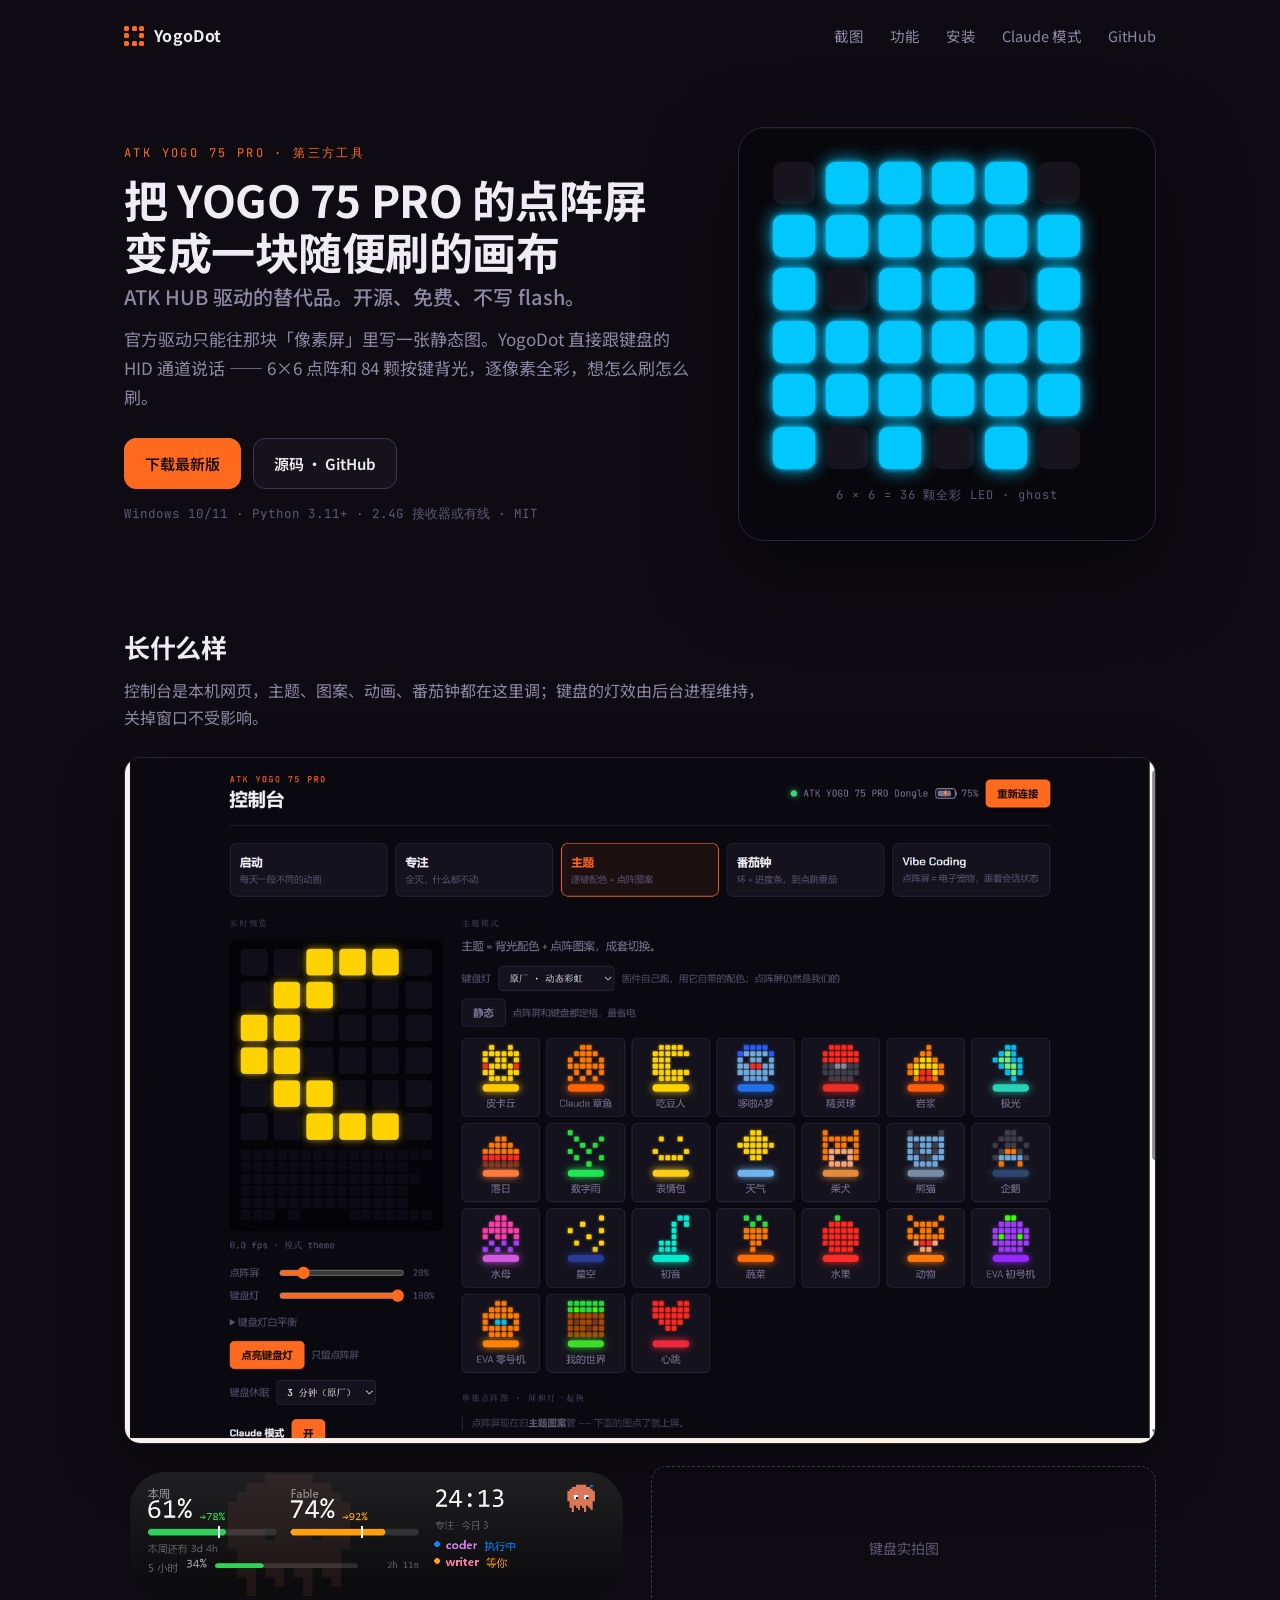
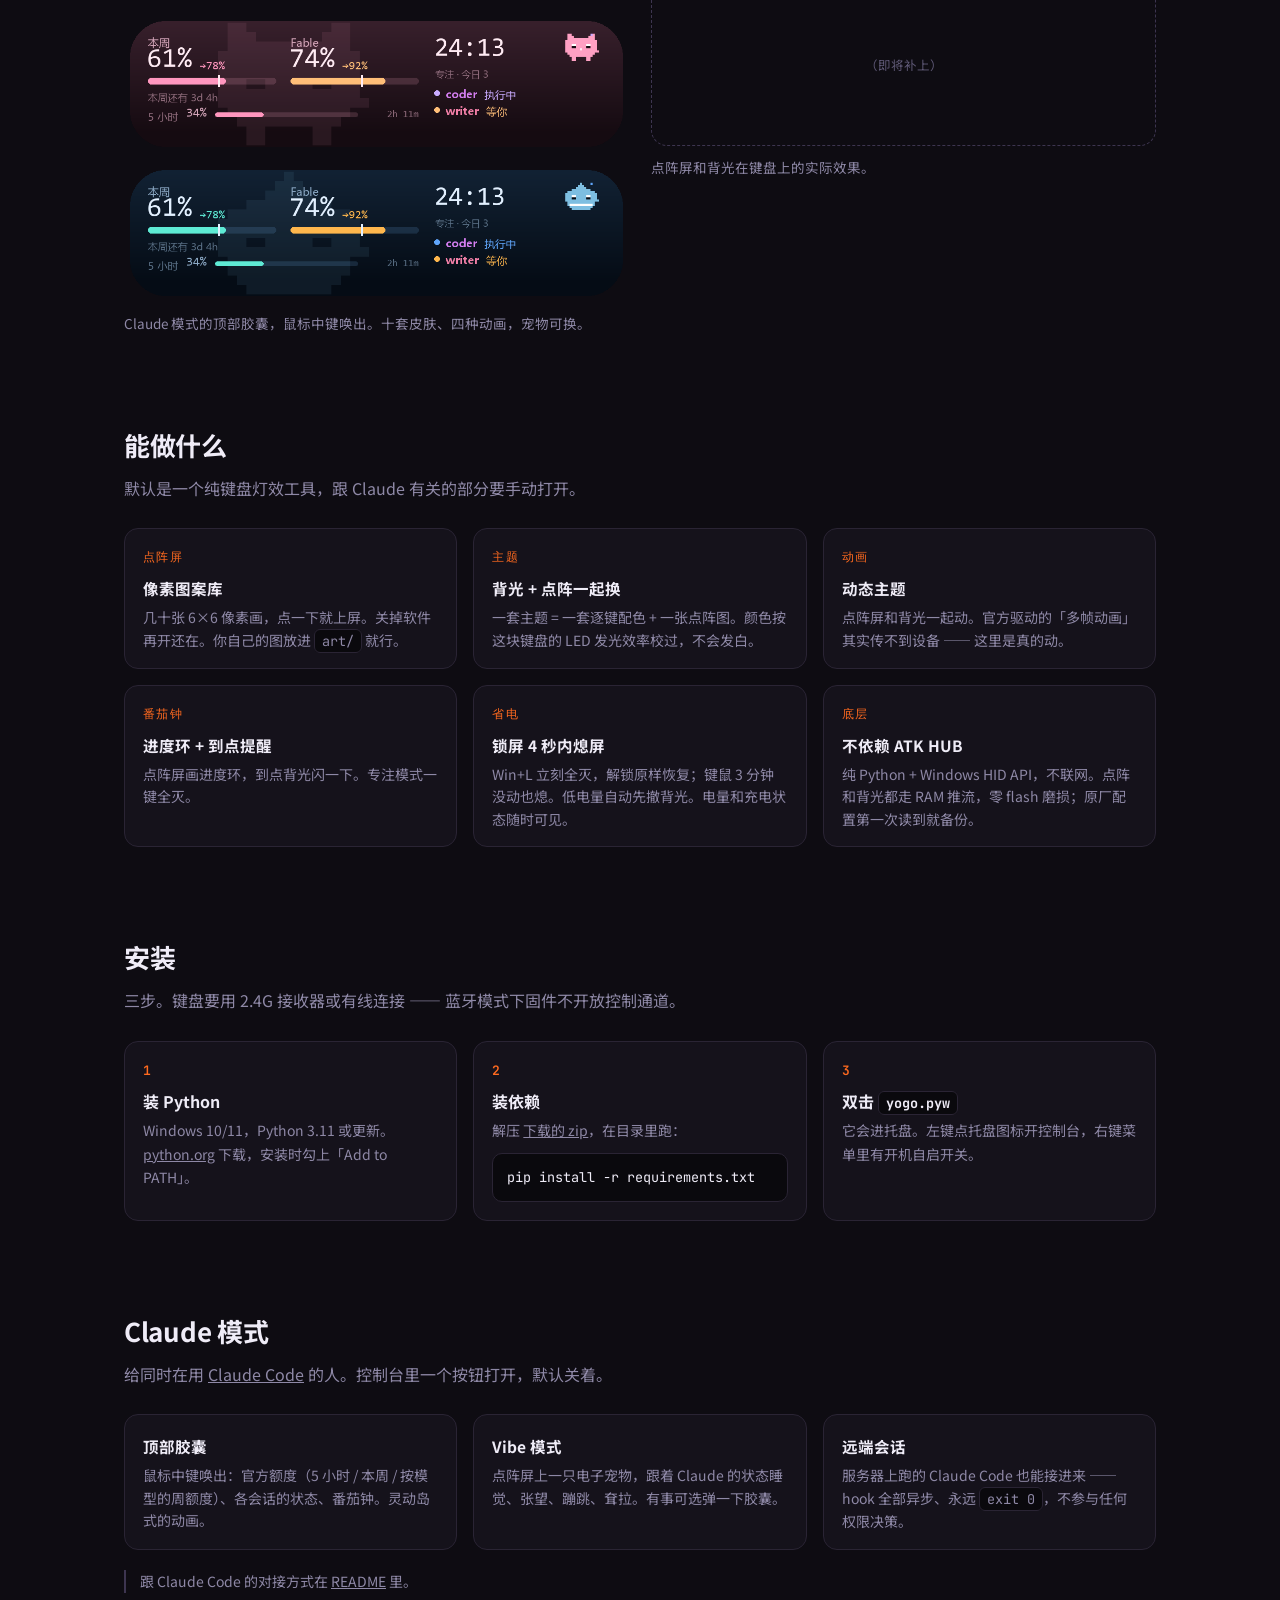
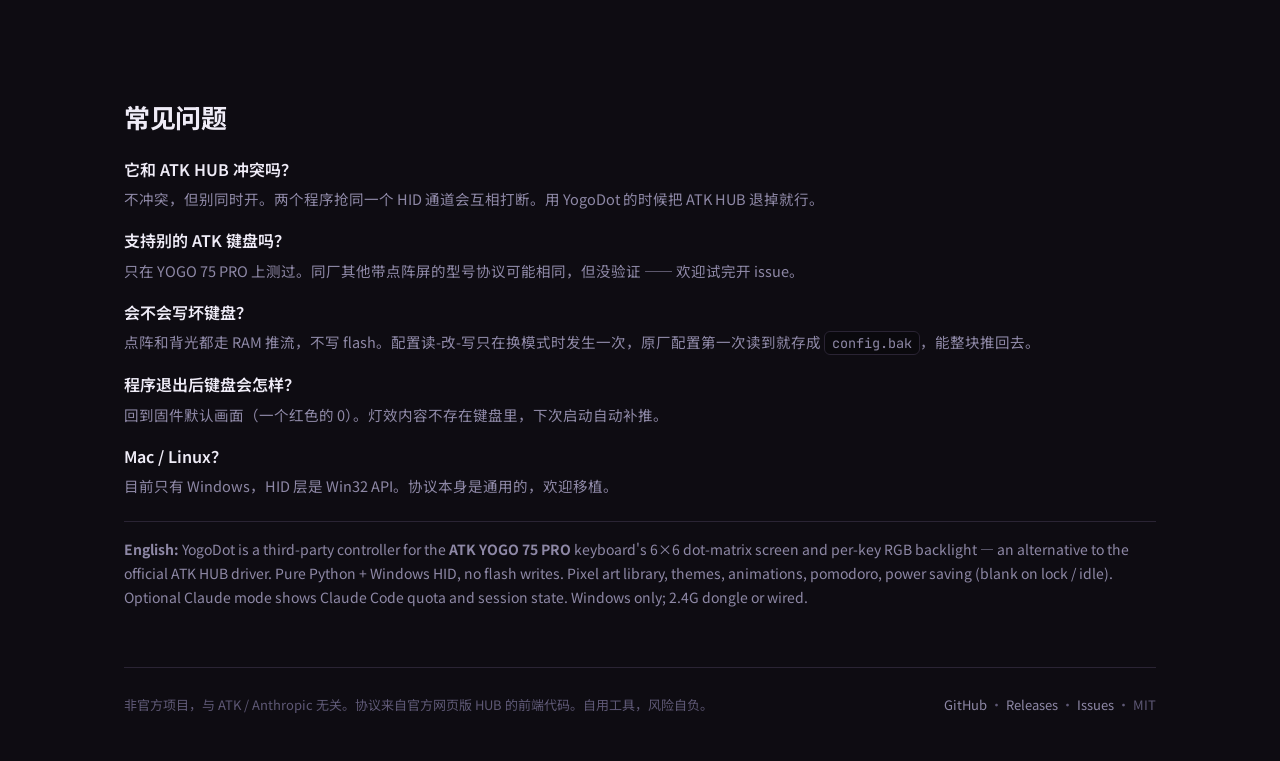
==== docs/index.html @ ea7b34c5 "README 加搜索关键词与英文简介；docs/ 加 GitHub Pages 主页 主页：首屏 6×6 点阵轮播图案库里的真图，控制台截图、胶囊三套皮肤渲染， 功能 / 安装 / Claude 模式" ====
<!doctype html>
<html lang="zh-CN">
<head>
<meta charset="utf-8">
<meta name="viewport" content="width=device-width,initial-scale=1">
<title>YogoDot — ATK YOGO 75 PRO 点阵屏 / 背光第三方控制工具（ATK HUB 替代）</title>
<meta name="description" content="ATK YOGO 75 PRO（YOGO 75）键盘的点阵屏和 RGB 背光第三方控制软件，不依赖 ATK HUB 驱动。像素图案库、主题、动画、番茄钟、锁屏熄屏省电，开源免费。Third-party controller for the ATK YOGO 75 PRO dot-matrix screen, an ATK HUB alternative.">
<meta name="keywords" content="ATK YOGO 75 PRO, YOGO 75, YOGO75 PRO, ATK HUB, ATK 驱动, 点阵屏, 像素屏, 键盘背光, 机械键盘, 第三方驱动, 开源">
<link rel="canonical" href="https://wednesque.github.io/yogodot/">
<meta property="og:title" content="YogoDot — ATK YOGO 75 PRO 点阵屏 / 背光第三方控制工具">
<meta property="og:description" content="不用 ATK HUB，把 YOGO 75 PRO 的 6×6 点阵屏和 84 键背光变成随便刷的画布。开源、免费、不写 flash。">
<meta property="og:image" content="https://wednesque.github.io/yogodot/img/console.png">
<meta property="og:type" content="website">
<link rel="icon" href="data:image/svg+xml,%3Csvg xmlns='http://www.w3.org/2000/svg' viewBox='0 0 32 32'%3E%3Crect width='32' height='32' rx='7' fill='%23141019'/%3E%3Cg fill='%23FF6A1F'%3E%3Crect x='6' y='6' width='5' height='5' rx='1'/%3E%3Crect x='13.5' y='6' width='5' height='5' rx='1'/%3E%3Crect x='21' y='6' width='5' height='5' rx='1'/%3E%3Crect x='6' y='13.5' width='5' height='5' rx='1'/%3E%3Crect x='21' y='13.5' width='5' height='5' rx='1'/%3E%3Crect x='6' y='21' width='5' height='5' rx='1'/%3E%3Crect x='13.5' y='21' width='5' height='5' rx='1'/%3E%3Crect x='21' y='21' width='5' height='5' rx='1'/%3E%3C/g%3E%3C/svg%3E">
<link rel="preconnect" href="https://fonts.googleapis.com">
<link rel="stylesheet" href="https://fonts.googleapis.com/css2?family=Noto+Sans+SC:wght@400;500;700&family=JetBrains+Mono:wght@400;600&display=swap">
<script type="application/ld+json">
{"@context":"https://schema.org","@type":"SoftwareApplication","name":"YogoDot",
 "operatingSystem":"Windows","applicationCategory":"UtilitiesApplication",
 "description":"ATK YOGO 75 PRO 键盘点阵屏与背光的第三方控制工具，ATK HUB 替代。",
 "url":"https://wednesque.github.io/yogodot/","downloadUrl":"https://github.com/Wednesque/yogodot/releases",
 "codeRepository":"https://github.com/Wednesque/yogodot","license":"https://opensource.org/licenses/MIT",
 "offers":{"@type":"Offer","price":"0","priceCurrency":"CNY"}}
</script>
<style>
  :root{
    --bg:#0e0c12; --panel:#15121b; --line:#2a2434; --line2:#3d3550;
    --fg:#EFECF7; --dim:#8E88A6; --dim2:#5E5875; --accent:#FF6A1F; --ok:#3ED47A;
    --mono:"JetBrains Mono",ui-monospace,Consolas,monospace;
    --sans:"Noto Sans SC","PingFang SC","Microsoft YaHei",system-ui,sans-serif;
  }
  *{box-sizing:border-box}
  html{color-scheme:dark}
  body{margin:0;background:var(--bg);color:var(--fg);font:16px/1.7 var(--sans);-webkit-font-smoothing:antialiased}
  a{color:inherit}
  .wrap{max-width:1080px;margin:0 auto;padding:0 24px}
  header{display:flex;align-items:center;justify-content:space-between;padding:22px 0}
  .brand{display:flex;align-items:center;gap:10px;font-weight:700;letter-spacing:.02em;text-decoration:none}
  .brand i{display:grid;grid-template-columns:repeat(3,5px);gap:2.5px}
  .brand i b{width:5px;height:5px;border-radius:1.5px;background:var(--accent)}
  nav a{color:var(--dim);text-decoration:none;margin-left:22px;font-size:14.5px}
  nav a:hover{color:var(--fg)}

  .hero{display:grid;grid-template-columns:1.15fr .85fr;gap:48px;align-items:center;padding:56px 0 40px}
  .eyebrow{font-family:var(--mono);font-size:12px;letter-spacing:.2em;text-transform:uppercase;color:var(--accent)}
  h1{font-size:44px;line-height:1.18;margin:10px 0 16px;text-wrap:balance;letter-spacing:-.01em}
  h1 small{display:block;font-size:20px;font-weight:500;color:var(--dim);margin-top:8px;letter-spacing:0}
  .lead{color:var(--dim);font-size:17px;max-width:34em;margin:0 0 26px}
  .cta{display:flex;gap:12px;flex-wrap:wrap;align-items:center}
  .btn{display:inline-flex;align-items:center;gap:8px;padding:12px 20px;border-radius:12px;text-decoration:none;font-weight:600;font-size:15px;
       border:1px solid var(--line2);color:var(--fg);background:var(--panel);transition:border-color .15s,transform .15s}
  .btn:hover{border-color:var(--accent);transform:translateY(-1px)}
  .btn.primary{background:var(--accent);border-color:var(--accent);color:#1a0d05}
  .meta{font-family:var(--mono);font-size:12.5px;color:var(--dim2);margin-top:14px}

  /* 首屏：真的 6×6 点阵，轮播图案库里的图 */
  .bezel{background:#08070b;border:1px solid var(--line);border-radius:26px;padding:34px;box-shadow:0 30px 80px rgba(0,0,0,.6),inset 0 1px 0 rgba(255,255,255,.04);justify-self:center}
  .dots{display:grid;grid-template-columns:repeat(6,42px);gap:11px}
  .dots span{width:42px;height:42px;border-radius:9px;background:#17141d;transition:background .35s ease,box-shadow .35s ease}
  .dots span.on{box-shadow:0 0 18px var(--c),0 0 4px var(--c)}
  .cap{font-family:var(--mono);font-size:12px;color:var(--dim2);text-align:center;margin-top:16px;letter-spacing:.08em}

  section{padding:44px 0}
  h2{font-size:26px;margin:0 0 8px;letter-spacing:-.01em}
  .sub{color:var(--dim);margin:0 0 26px;max-width:40em}
  .shot{border:1px solid var(--line);border-radius:16px;overflow:hidden;background:var(--panel);box-shadow:0 20px 60px rgba(0,0,0,.45)}
  .shot img{display:block;width:100%;height:auto}
  .two{display:grid;grid-template-columns:1fr 1fr;gap:22px;margin-top:22px;align-items:start}
  .slot{border:1px dashed var(--line2);border-radius:16px;min-height:280px;display:grid;place-items:center;color:var(--dim2);font-size:14px;text-align:center;padding:24px}
  .shot.caps{background:transparent;border:0;box-shadow:none;padding:6px}
  figcaption{color:var(--dim);font-size:13.5px;margin-top:10px}

  .grid{display:grid;grid-template-columns:repeat(3,1fr);gap:16px}
  .card{background:var(--panel);border:1px solid var(--line);border-radius:14px;padding:18px 18px 16px}
  .card b{display:block;font-size:15.5px;margin-bottom:5px}
  .card p{margin:0;color:var(--dim);font-size:14px;line-height:1.6}
  .card .k{font-family:var(--mono);font-size:11.5px;color:var(--accent);letter-spacing:.12em;text-transform:uppercase;margin-bottom:8px}

  ol.steps{counter-reset:s;list-style:none;padding:0;margin:0;display:grid;grid-template-columns:repeat(3,1fr);gap:16px}
  ol.steps li{background:var(--panel);border:1px solid var(--line);border-radius:14px;padding:18px;counter-increment:s;position:relative}
  ol.steps li::before{content:counter(s);font-family:var(--mono);font-weight:600;color:var(--accent);display:block;font-size:13px;margin-bottom:6px}
  code{font-family:var(--mono);font-size:13.5px;background:#0a090d;border:1px solid var(--line);border-radius:6px;padding:2px 7px}
  pre{font-family:var(--mono);font-size:13.5px;background:#0a090d;border:1px solid var(--line);border-radius:10px;padding:12px 14px;overflow-x:auto;margin:10px 0 0}

  .note{border-left:2px solid var(--line2);padding-left:14px;color:var(--dim);font-size:14px}
  .faq dt{font-weight:600;margin-top:16px}
  .faq dd{margin:4px 0 0;color:var(--dim);font-size:14.5px}
  footer{border-top:1px solid var(--line);padding:26px 0 44px;color:var(--dim2);font-size:13px;display:flex;justify-content:space-between;flex-wrap:wrap;gap:12px}
  footer a{color:var(--dim);text-decoration:none}
  .en{color:var(--dim);font-size:14px;border-top:1px solid var(--line);padding-top:16px;margin-top:22px}

  @media (max-width:820px){
    .hero{grid-template-columns:1fr;gap:30px;padding-top:28px}
    .bezel{padding:22px}.dots{grid-template-columns:repeat(6,34px)}.dots span{width:34px;height:34px}
    h1{font-size:32px}.grid,ol.steps,.two{grid-template-columns:1fr}
    nav a{margin-left:14px}
  }
  @media (prefers-reduced-motion:reduce){.dots span{transition:none}}
</style>
</head>
<body>
<div class="wrap">
  <header>
    <a class="brand" href="./"><i><b></b><b></b><b></b><b></b><b style="background:#17141d"></b><b></b><b></b><b></b><b></b></i>YogoDot</a>
    <nav>
      <a href="#shots">截图</a>
      <a href="#features">功能</a>
      <a href="#install">安装</a>
      <a href="#claude">Claude 模式</a>
      <a href="https://github.com/Wednesque/yogodot">GitHub</a>
    </nav>
  </header>

  <section class="hero">
    <div>
      <div class="eyebrow">ATK YOGO 75 PRO · 第三方工具</div>
      <h1>把 YOGO 75 PRO 的点阵屏<br>变成一块随便刷的画布
        <small>ATK HUB 驱动的替代品。开源、免费、不写 flash。</small></h1>
      <p class="lead">官方驱动只能往那块「像素屏」里写一张静态图。YogoDot 直接跟键盘的 HID 通道说话 ——
        6×6 点阵和 84 颗按键背光，逐像素全彩，想怎么刷怎么刷。</p>
      <div class="cta">
        <a class="btn primary" href="https://github.com/Wednesque/yogodot/releases/latest">下载最新版</a>
        <a class="btn" href="https://github.com/Wednesque/yogodot">源码 · GitHub</a>
      </div>
      <div class="meta">Windows 10/11 · Python 3.11+ · 2.4G 接收器或有线 · MIT</div>
    </div>
    <div>
      <div class="bezel">
        <div class="dots" id="dots" aria-label="6×6 点阵演示"></div>
        <div class="cap" id="cap">6 × 6 = 36 颗全彩 LED</div>
      </div>
    </div>
  </section>

  <section id="shots">
    <h2>长什么样</h2>
    <p class="sub">控制台是本机网页，主题、图案、动画、番茄钟都在这里调；键盘的灯效由后台进程维持，关掉窗口不受影响。</p>
    <figure class="shot" style="margin:0"><img src="img/console.png" alt="YogoDot 控制台：主题选择、6×6 点阵屏实时预览、键盘背光预览" loading="lazy" width="1469" height="977"></figure>
    <div class="two">
      <figure style="margin:0">
        <div class="shot caps"><img src="img/capsule.png" alt="Claude 模式的顶部胶囊：三套皮肤，显示额度、番茄钟和各会话状态" loading="lazy" width="940" height="808"></div>
        <figcaption>Claude 模式的顶部胶囊，鼠标中键唤出。十套皮肤、四种动画，宠物可换。</figcaption>
      </figure>
      <figure style="margin:0">
        <div class="slot" id="photo-slot">键盘实拍图<br><span style="font-size:12.5px">（即将补上）</span></div>
        <figcaption>点阵屏和背光在键盘上的实际效果。</figcaption>
      </figure>
    </div>
  </section>

  <section id="features">
    <h2>能做什么</h2>
    <p class="sub">默认是一个纯键盘灯效工具，跟 Claude 有关的部分要手动打开。</p>
    <div class="grid">
      <div class="card"><div class="k">点阵屏</div><b>像素图案库</b><p>几十张 6×6 像素画，点一下就上屏。关掉软件再开还在。你自己的图放进 <code>art/</code> 就行。</p></div>
      <div class="card"><div class="k">主题</div><b>背光 + 点阵一起换</b><p>一套主题 = 一套逐键配色 + 一张点阵图。颜色按这块键盘的 LED 发光效率校过，不会发白。</p></div>
      <div class="card"><div class="k">动画</div><b>动态主题</b><p>点阵屏和背光一起动。官方驱动的「多帧动画」其实传不到设备 —— 这里是真的动。</p></div>
      <div class="card"><div class="k">番茄钟</div><b>进度环 + 到点提醒</b><p>点阵屏画进度环，到点背光闪一下。专注模式一键全灭。</p></div>
      <div class="card"><div class="k">省电</div><b>锁屏 4 秒内熄屏</b><p>Win+L 立刻全灭，解锁原样恢复；键鼠 3 分钟没动也熄。低电量自动先撤背光。电量和充电状态随时可见。</p></div>
      <div class="card"><div class="k">底层</div><b>不依赖 ATK HUB</b><p>纯 Python + Windows HID API，不联网。点阵和背光都走 RAM 推流，零 flash 磨损；原厂配置第一次读到就备份。</p></div>
    </div>
  </section>

  <section id="install">
    <h2>安装</h2>
    <p class="sub">三步。键盘要用 2.4G 接收器或有线连接 —— 蓝牙模式下固件不开放控制通道。</p>
    <ol class="steps">
      <li><b>装 Python</b><p style="margin:4px 0 0;color:var(--dim);font-size:14px">Windows 10/11，Python 3.11 或更新。<a href="https://www.python.org/downloads/windows/">python.org</a> 下载，安装时勾上「Add to PATH」。</p></li>
      <li><b>装依赖</b><p style="margin:4px 0 0;color:var(--dim);font-size:14px">解压 <a href="https://github.com/Wednesque/yogodot/releases/latest">下载的 zip</a>，在目录里跑：</p><pre>pip install -r requirements.txt</pre></li>
      <li><b>双击 <code>yogo.pyw</code></b><p style="margin:4px 0 0;color:var(--dim);font-size:14px">它会进托盘。左键点托盘图标开控制台，右键菜单里有开机自启开关。</p></li>
    </ol>
  </section>

  <section id="claude">
    <h2>Claude 模式</h2>
    <p class="sub">给同时在用 <a href="https://claude.com/claude-code">Claude Code</a> 的人。控制台里一个按钮打开，默认关着。</p>
    <div class="grid">
      <div class="card"><b>顶部胶囊</b><p>鼠标中键唤出：官方额度（5 小时 / 本周 / 按模型的周额度）、各会话的状态、番茄钟。灵动岛式的动画。</p></div>
      <div class="card"><b>Vibe 模式</b><p>点阵屏上一只电子宠物，跟着 Claude 的状态睡觉、张望、蹦跳、耷拉。有事可选弹一下胶囊。</p></div>
      <div class="card"><b>远端会话</b><p>服务器上跑的 Claude Code 也能接进来 —— hook 全部异步、永远 <code>exit 0</code>，不参与任何权限决策。</p></div>
    </div>
    <p class="note" style="margin-top:20px">跟 Claude Code 的对接方式在 <a href="https://github.com/Wednesque/yogodot#claude-模式">README</a> 里。</p>
  </section>

  <section>
    <h2>常见问题</h2>
    <dl class="faq">
      <dt>它和 ATK HUB 冲突吗？</dt><dd>不冲突，但别同时开。两个程序抢同一个 HID 通道会互相打断。用 YogoDot 的时候把 ATK HUB 退掉就行。</dd>
      <dt>支持别的 ATK 键盘吗？</dt><dd>只在 YOGO 75 PRO 上测过。同厂其他带点阵屏的型号协议可能相同，但没验证 —— 欢迎试完开 issue。</dd>
      <dt>会不会写坏键盘？</dt><dd>点阵和背光都走 RAM 推流，不写 flash。配置读-改-写只在换模式时发生一次，原厂配置第一次读到就存成 <code>config.bak</code>，能整块推回去。</dd>
      <dt>程序退出后键盘会怎样？</dt><dd>回到固件默认画面（一个红色的 0）。灯效内容不存在键盘里，下次启动自动补推。</dd>
      <dt>Mac / Linux？</dt><dd>目前只有 Windows，HID 层是 Win32 API。协议本身是通用的，欢迎移植。</dd>
    </dl>
    <p class="en"><b>English:</b> YogoDot is a third-party controller for the <b>ATK YOGO 75 PRO</b> keyboard's 6×6 dot-matrix screen and per-key RGB backlight — an alternative to the official ATK HUB driver. Pure Python + Windows HID, no flash writes. Pixel art library, themes, animations, pomodoro, power saving (blank on lock / idle). Optional Claude mode shows Claude Code quota and session state. Windows only; 2.4G dongle or wired.</p>
  </section>

  <footer>
    <div>非官方项目，与 ATK / Anthropic 无关。协议来自官方网页版 HUB 的前端代码。自用工具，风险自负。</div>
    <div><a href="https://github.com/Wednesque/yogodot">GitHub</a> · <a href="https://github.com/Wednesque/yogodot/releases">Releases</a> · <a href="https://github.com/Wednesque/yogodot/issues">Issues</a> · MIT</div>
  </footer>
</div>

<script>
/* 首屏演示：图案库里的真图，6×6，跟软件里一样的调色板 */
const PAL={'.':null,r:'#FF281E',o:'#FF7800',y:'#FFD200',g:'#28DC3C',c:'#00C8FF',b:'#285AFF',p:'#FF3CAA',v:'#A03CFF',w:'#FFFFFF',d:'#5A5A6E'};
const ART=[
  ['heart',   ['rr..rr','rrrrrr','rrrrrr','.rrrr.','..rr..','......']],
  ['invader', ['g.g..g','.gggg.','gg..gg','gggggg','.g..g.','g.gg.g']],
  ['fire',    ['...o..','..oo..','.oyyo.','oyyyyo','oyrryo','.orro.']],
  ['ghost',   ['.cccc.','cccccc','c.cc.c','cccccc','cccccc','c.c.c.']],
  ['moon',    ['..yyy.','.yy...','yy....','yy....','.yy...','..yyy.']],
  ['pet',     ['o....o','.oooo.','oooooo','oooooo','.oooo.','.o..o.']],
];
const box=document.getElementById('dots'), cap=document.getElementById('cap');
const cells=[]; for(let i=0;i<36;i++){const s=document.createElement('span'); box.appendChild(s); cells.push(s);}
let k=0;
function show(){
  const [name,rows]=ART[k%ART.length]; k++;
  rows.forEach((row,r)=>[...row].forEach((ch,c)=>{
    const el=cells[r*6+c], col=PAL[ch];
    el.style.setProperty('--c', col||'transparent');
    el.style.background = col||'#17141d';
    el.classList.toggle('on', !!col);
  }));
  cap.textContent = '6 × 6 = 36 颗全彩 LED · ' + name;
}
show();
if(!matchMedia('(prefers-reduced-motion: reduce)').matches) setInterval(show, 2200);
</script>
</body>
</html>
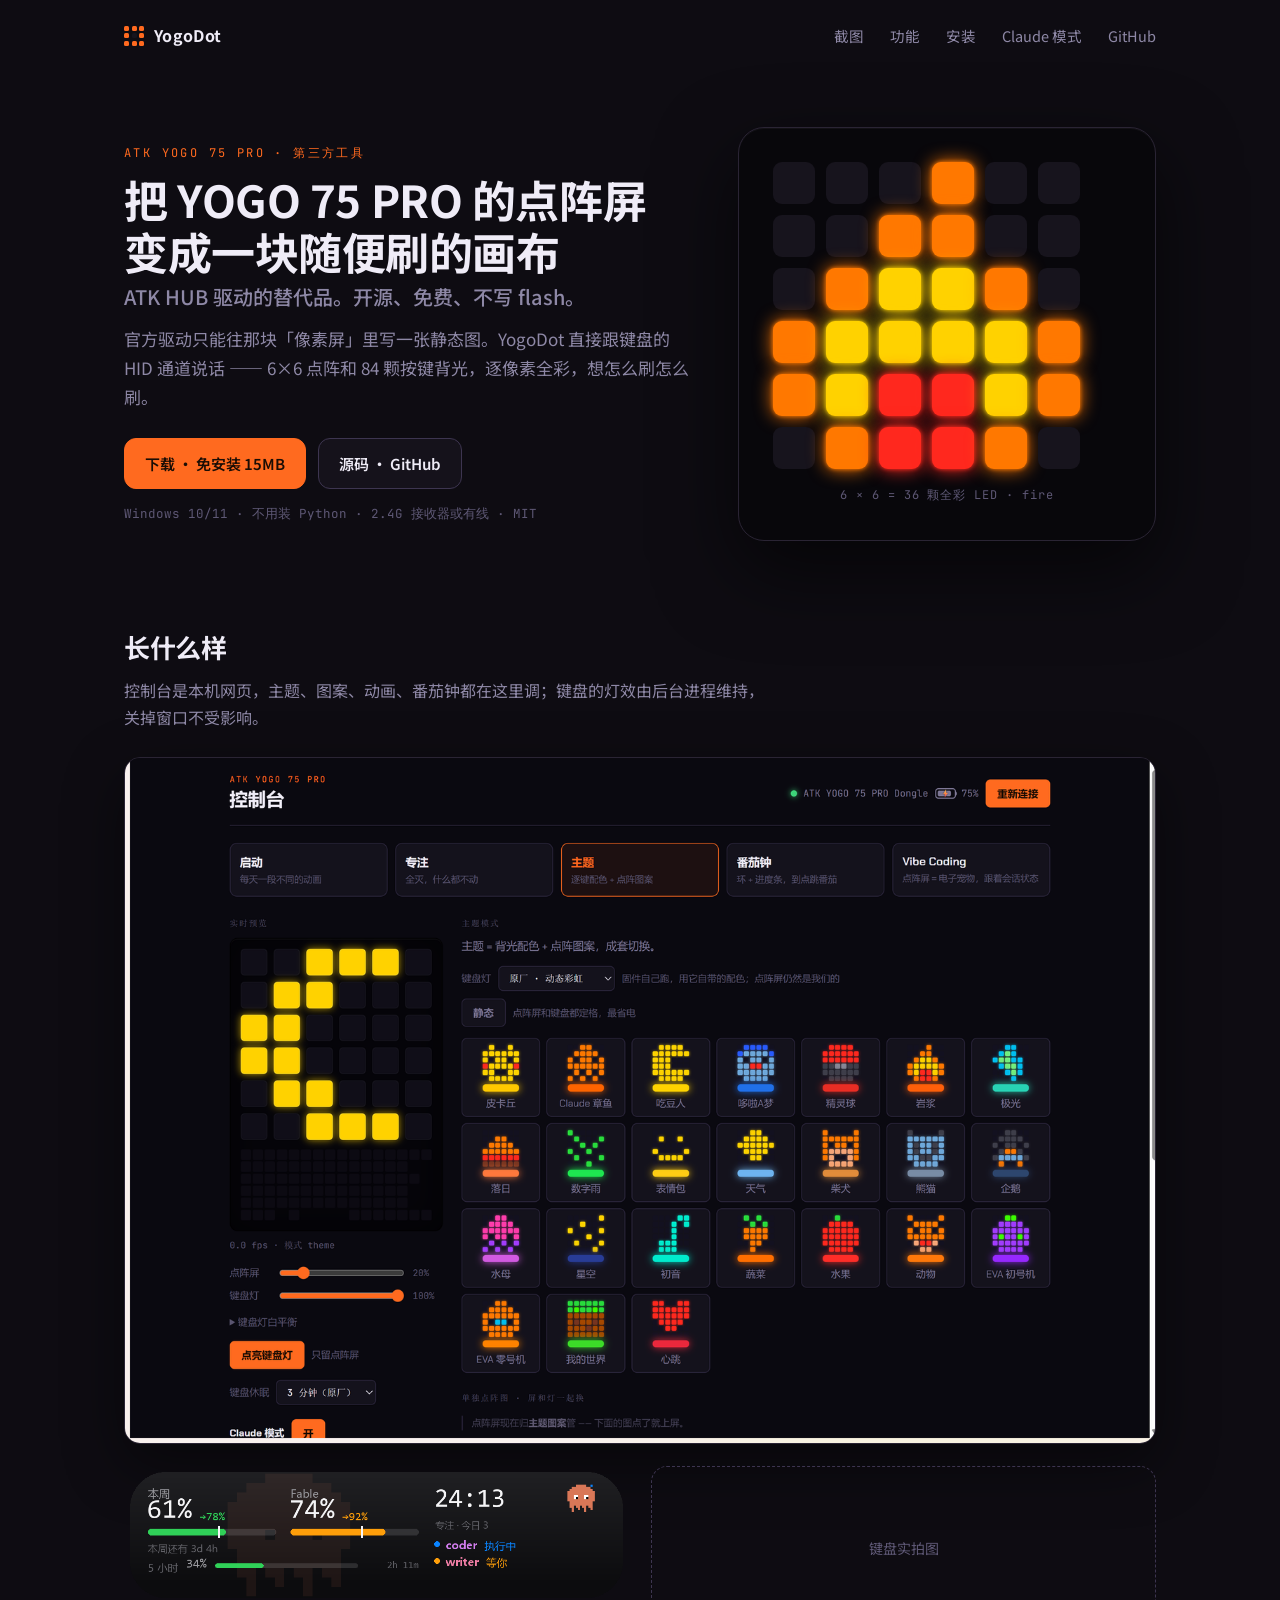
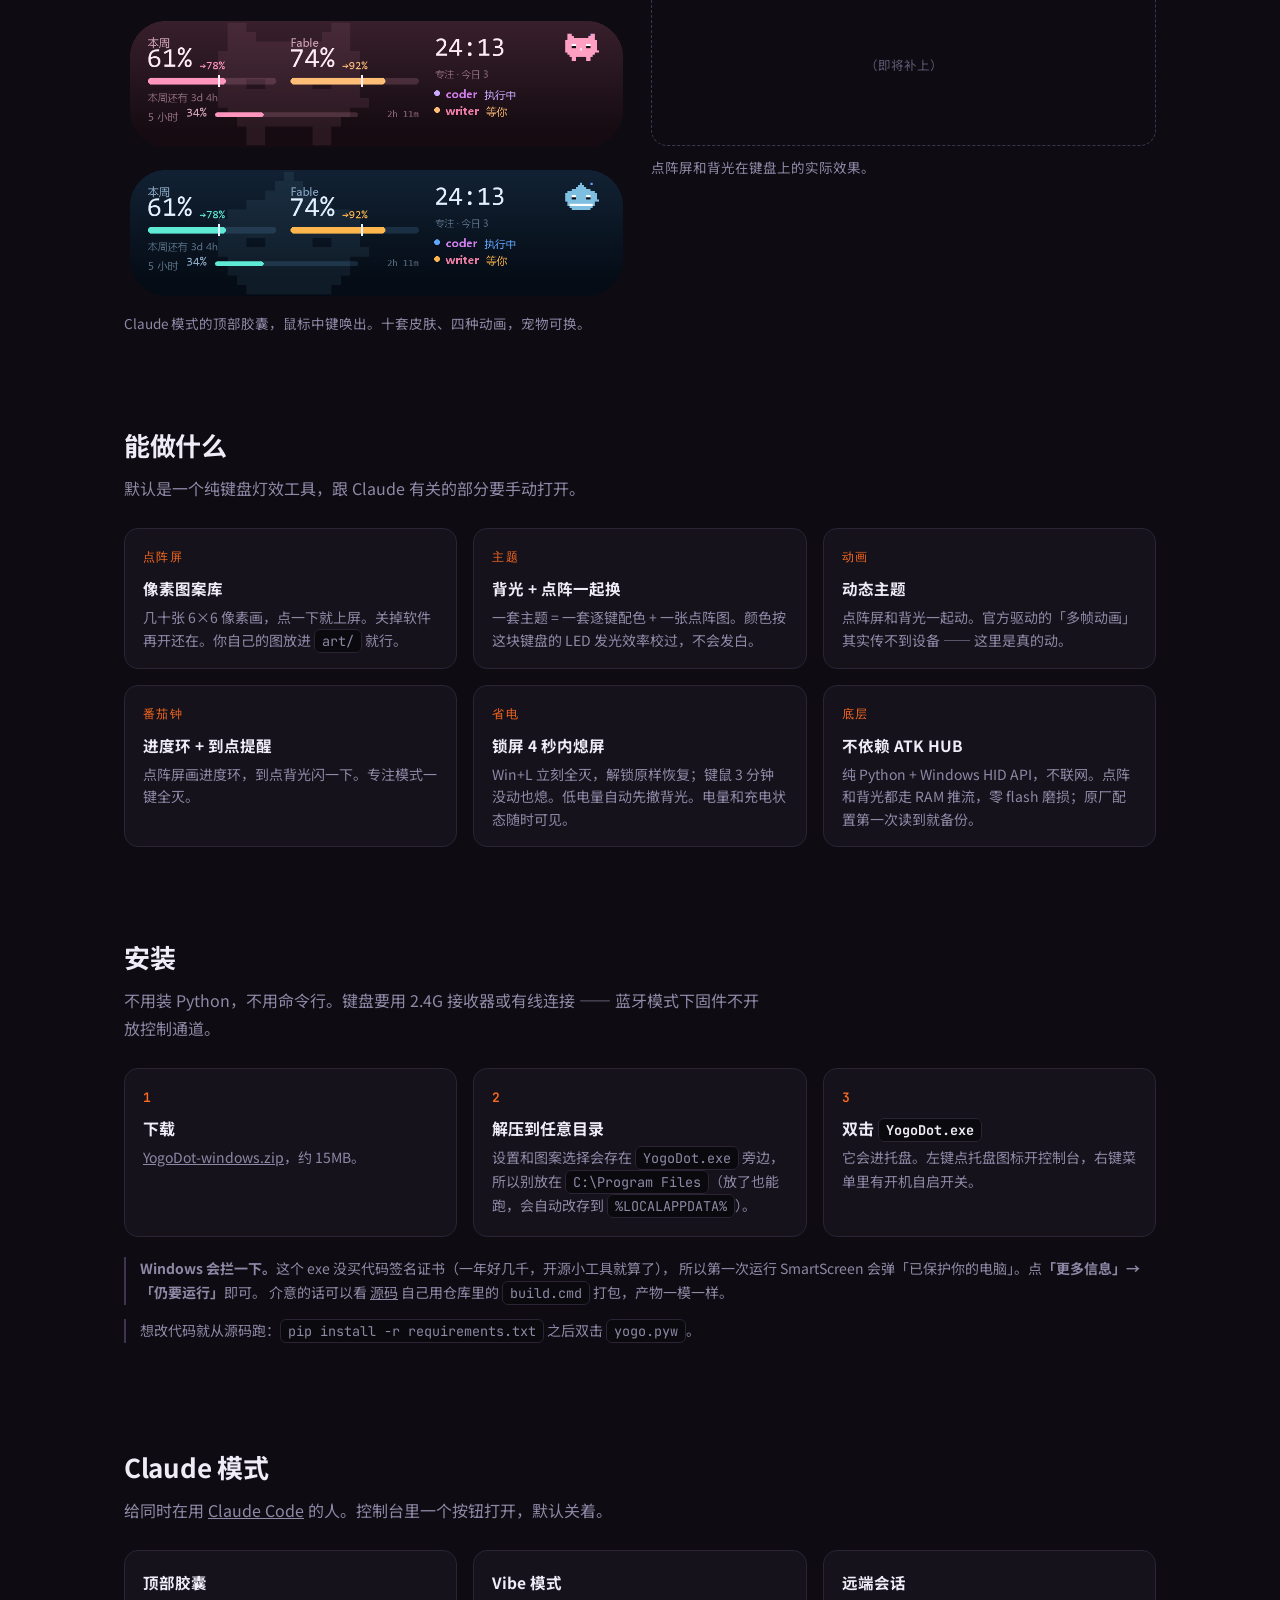
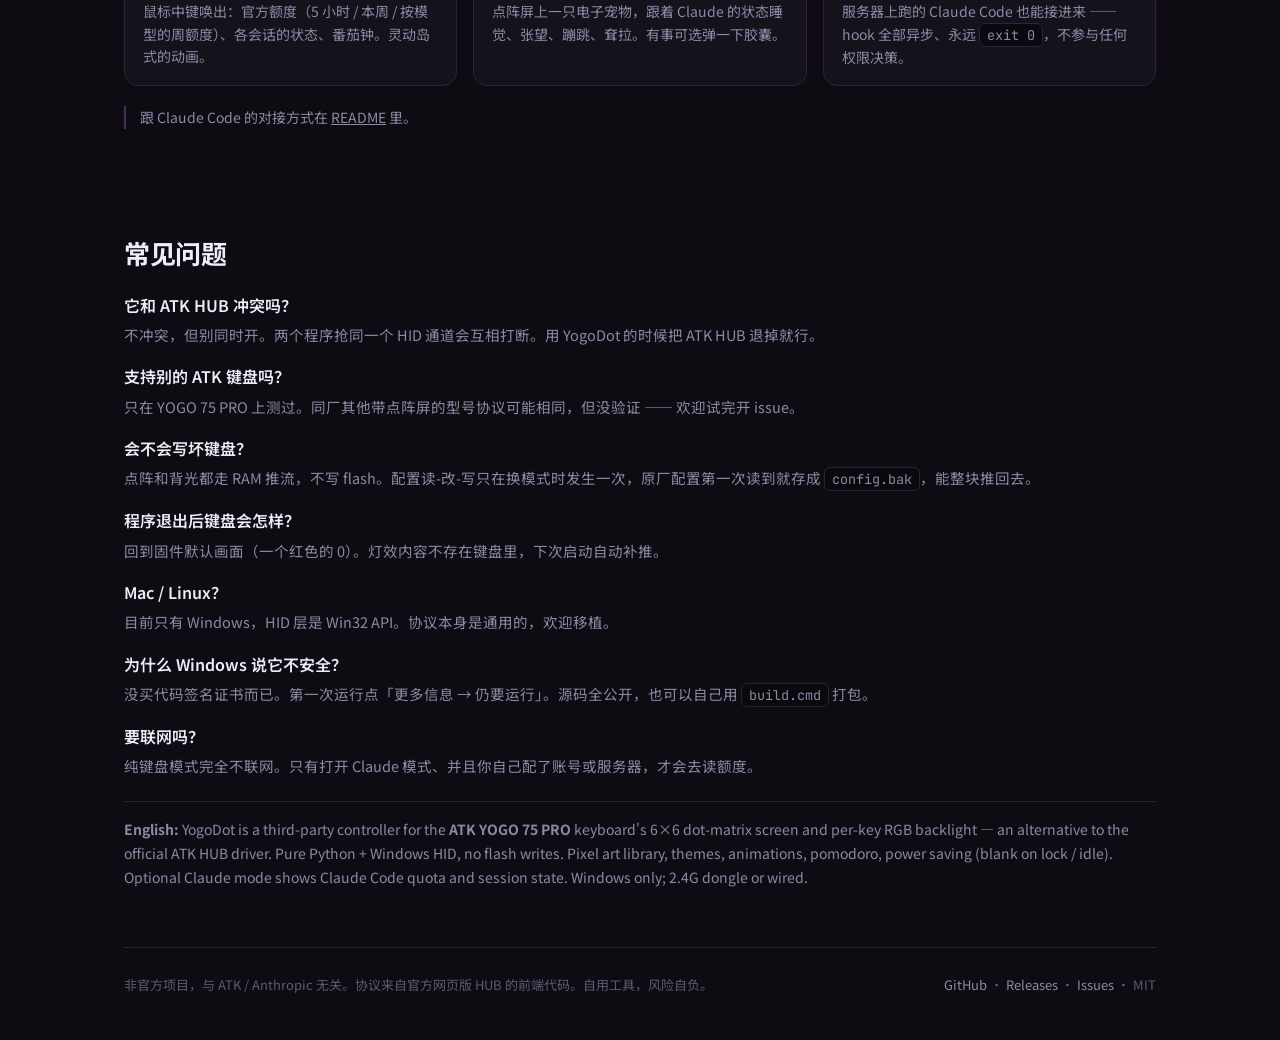
==== commit f4fc98af: "网页：安装改成「下载 exe 双击」，加 SmartScreen 提示 首屏按钮直连 release 里的 zip；三步安装去掉 Python； FAQ 补「为什么 Windows 说它不安全」和「要" ====
--- a/docs/index.html
+++ b/docs/index.html
@@ -4,7 +4,7 @@
 <meta charset="utf-8">
 <meta name="viewport" content="width=device-width,initial-scale=1">
 <title>YogoDot — ATK YOGO 75 PRO 点阵屏 / 背光第三方控制工具（ATK HUB 替代）</title>
-<meta name="description" content="ATK YOGO 75 PRO（YOGO 75）键盘的点阵屏和 RGB 背光第三方控制软件，不依赖 ATK HUB 驱动。像素图案库、主题、动画、番茄钟、锁屏熄屏省电，开源免费。Third-party controller for the ATK YOGO 75 PRO dot-matrix screen, an ATK HUB alternative.">
+<meta name="description" content="ATK YOGO 75 PRO（YOGO 75）键盘的点阵屏和 RGB 背光第三方控制软件，不依赖 ATK HUB 驱动。像素图案库、主题、动画、番茄钟、锁屏熄屏省电。免安装，开源免费。Third-party controller for the ATK YOGO 75 PRO dot-matrix screen, an ATK HUB alternative.">
 <meta name="keywords" content="ATK YOGO 75 PRO, YOGO 75, YOGO75 PRO, ATK HUB, ATK 驱动, 点阵屏, 像素屏, 键盘背光, 机械键盘, 第三方驱动, 开源">
 <link rel="canonical" href="https://wednesque.github.io/yogodot/">
 <meta property="og:title" content="YogoDot — ATK YOGO 75 PRO 点阵屏 / 背光第三方控制工具">
@@ -119,10 +119,10 @@
       <p class="lead">官方驱动只能往那块「像素屏」里写一张静态图。YogoDot 直接跟键盘的 HID 通道说话 ——
         6×6 点阵和 84 颗按键背光，逐像素全彩，想怎么刷怎么刷。</p>
       <div class="cta">
-        <a class="btn primary" href="https://github.com/Wednesque/yogodot/releases/latest">下载最新版</a>
+        <a class="btn primary" href="https://github.com/Wednesque/yogodot/releases/latest/download/YogoDot-windows.zip">下载 · 免安装 15MB</a>
         <a class="btn" href="https://github.com/Wednesque/yogodot">源码 · GitHub</a>
       </div>
-      <div class="meta">Windows 10/11 · Python 3.11+ · 2.4G 接收器或有线 · MIT</div>
+      <div class="meta">Windows 10/11 · 不用装 Python · 2.4G 接收器或有线 · MIT</div>
     </div>
     <div>
       <div class="bezel">
@@ -163,12 +163,16 @@
 
   <section id="install">
     <h2>安装</h2>
-    <p class="sub">三步。键盘要用 2.4G 接收器或有线连接 —— 蓝牙模式下固件不开放控制通道。</p>
+    <p class="sub">不用装 Python，不用命令行。键盘要用 2.4G 接收器或有线连接 —— 蓝牙模式下固件不开放控制通道。</p>
     <ol class="steps">
-      <li><b>装 Python</b><p style="margin:4px 0 0;color:var(--dim);font-size:14px">Windows 10/11，Python 3.11 或更新。<a href="https://www.python.org/downloads/windows/">python.org</a> 下载，安装时勾上「Add to PATH」。</p></li>
-      <li><b>装依赖</b><p style="margin:4px 0 0;color:var(--dim);font-size:14px">解压 <a href="https://github.com/Wednesque/yogodot/releases/latest">下载的 zip</a>，在目录里跑：</p><pre>pip install -r requirements.txt</pre></li>
-      <li><b>双击 <code>yogo.pyw</code></b><p style="margin:4px 0 0;color:var(--dim);font-size:14px">它会进托盘。左键点托盘图标开控制台，右键菜单里有开机自启开关。</p></li>
+      <li><b>下载</b><p style="margin:4px 0 0;color:var(--dim);font-size:14px"><a href="https://github.com/Wednesque/yogodot/releases/latest/download/YogoDot-windows.zip">YogoDot-windows.zip</a>，约 15MB。</p></li>
+      <li><b>解压到任意目录</b><p style="margin:4px 0 0;color:var(--dim);font-size:14px">设置和图案选择会存在 <code>YogoDot.exe</code> 旁边，所以别放在 <code>C:\Program Files</code>（放了也能跑，会自动改存到 <code>%LOCALAPPDATA%</code>）。</p></li>
+      <li><b>双击 <code>YogoDot.exe</code></b><p style="margin:4px 0 0;color:var(--dim);font-size:14px">它会进托盘。左键点托盘图标开控制台，右键菜单里有开机自启开关。</p></li>
     </ol>
+    <p class="note" style="margin-top:20px"><b>Windows 会拦一下。</b>这个 exe 没买代码签名证书（一年好几千，开源小工具就算了），
+      所以第一次运行 SmartScreen 会弹「已保护你的电脑」。点<b>「更多信息」→「仍要运行」</b>即可。
+      介意的话可以看 <a href="https://github.com/Wednesque/yogodot">源码</a> 自己用仓库里的 <code>build.cmd</code> 打包，产物一模一样。</p>
+    <p class="note" style="margin-top:12px">想改代码就从源码跑：<code>pip install -r requirements.txt</code> 之后双击 <code>yogo.pyw</code>。</p>
   </section>
 
   <section id="claude">
@@ -190,6 +194,8 @@
       <dt>会不会写坏键盘？</dt><dd>点阵和背光都走 RAM 推流，不写 flash。配置读-改-写只在换模式时发生一次，原厂配置第一次读到就存成 <code>config.bak</code>，能整块推回去。</dd>
       <dt>程序退出后键盘会怎样？</dt><dd>回到固件默认画面（一个红色的 0）。灯效内容不存在键盘里，下次启动自动补推。</dd>
       <dt>Mac / Linux？</dt><dd>目前只有 Windows，HID 层是 Win32 API。协议本身是通用的，欢迎移植。</dd>
+      <dt>为什么 Windows 说它不安全？</dt><dd>没买代码签名证书而已。第一次运行点「更多信息 → 仍要运行」。源码全公开，也可以自己用 <code>build.cmd</code> 打包。</dd>
+      <dt>要联网吗？</dt><dd>纯键盘模式完全不联网。只有打开 Claude 模式、并且你自己配了账号或服务器，才会去读额度。</dd>
     </dl>
     <p class="en"><b>English:</b> YogoDot is a third-party controller for the <b>ATK YOGO 75 PRO</b> keyboard's 6×6 dot-matrix screen and per-key RGB backlight — an alternative to the official ATK HUB driver. Pure Python + Windows HID, no flash writes. Pixel art library, themes, animations, pomodoro, power saving (blank on lock / idle). Optional Claude mode shows Claude Code quota and session state. Windows only; 2.4G dongle or wired.</p>
   </section>
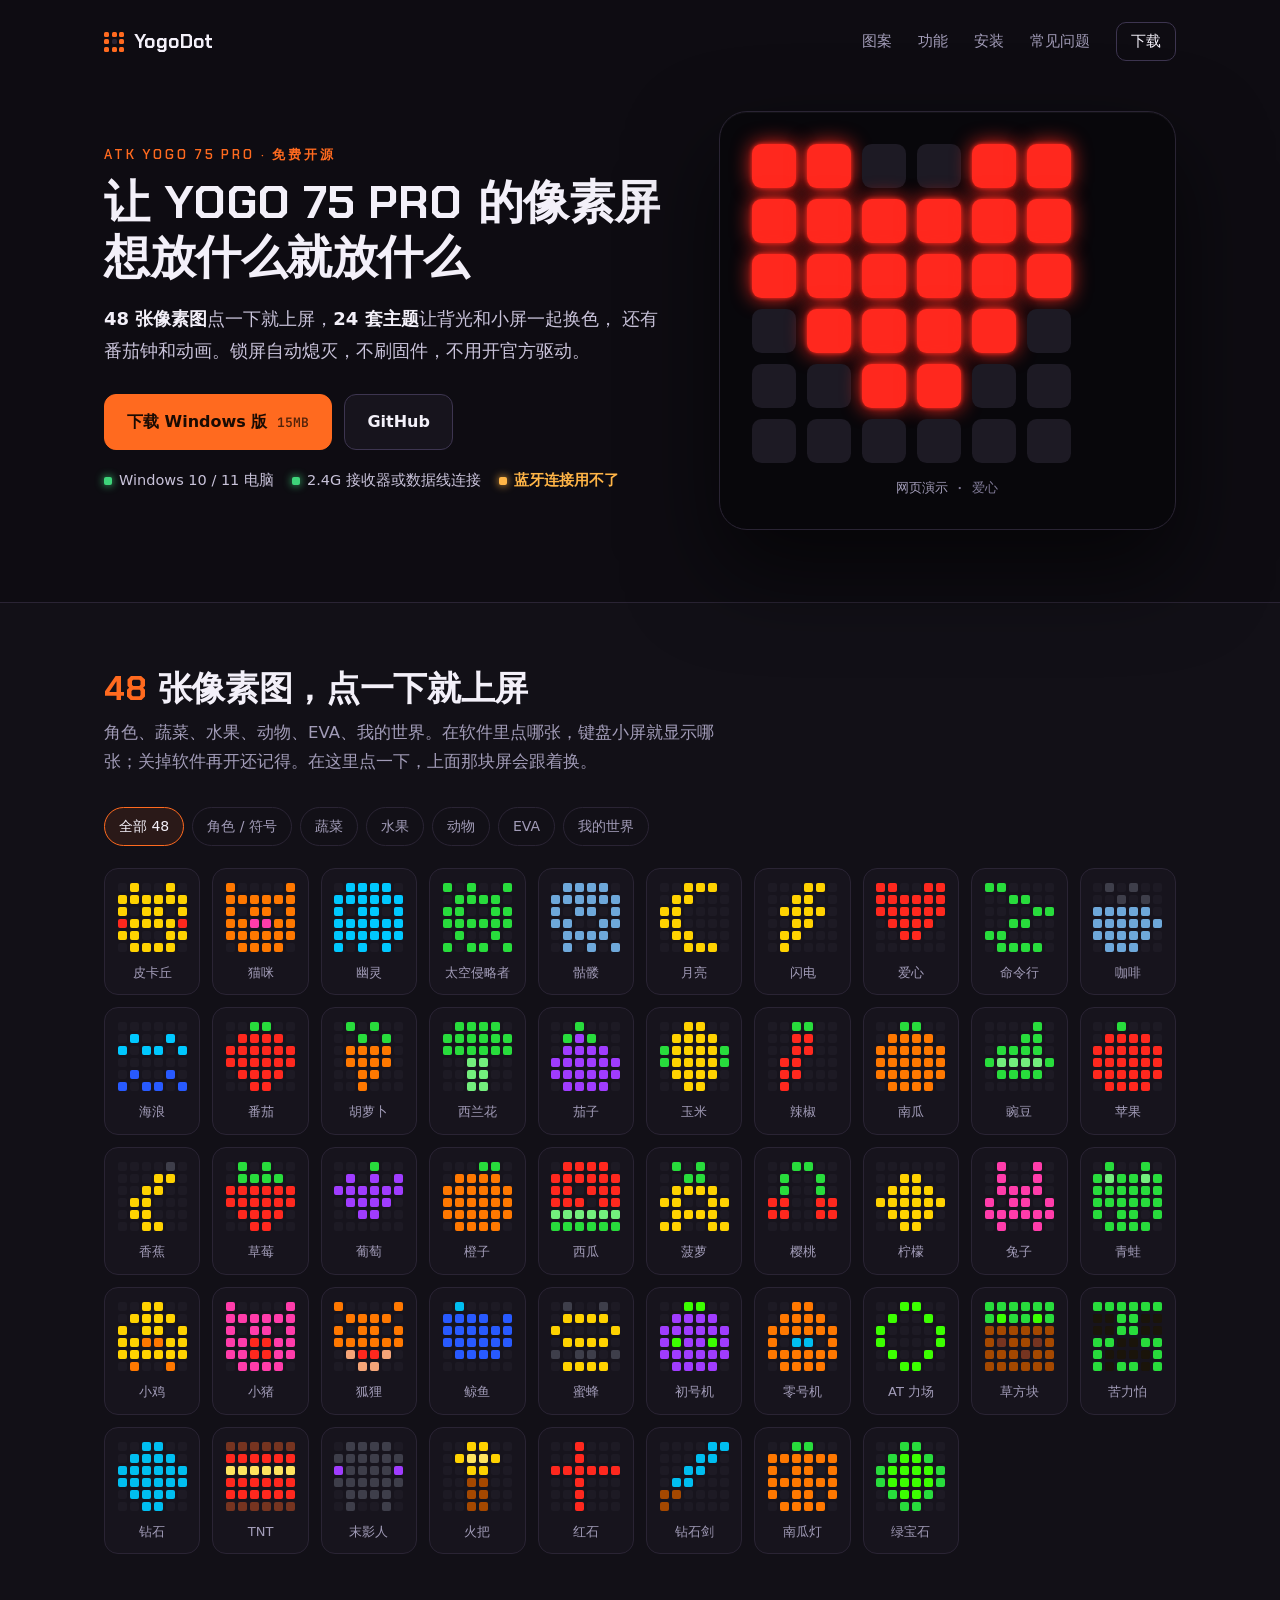
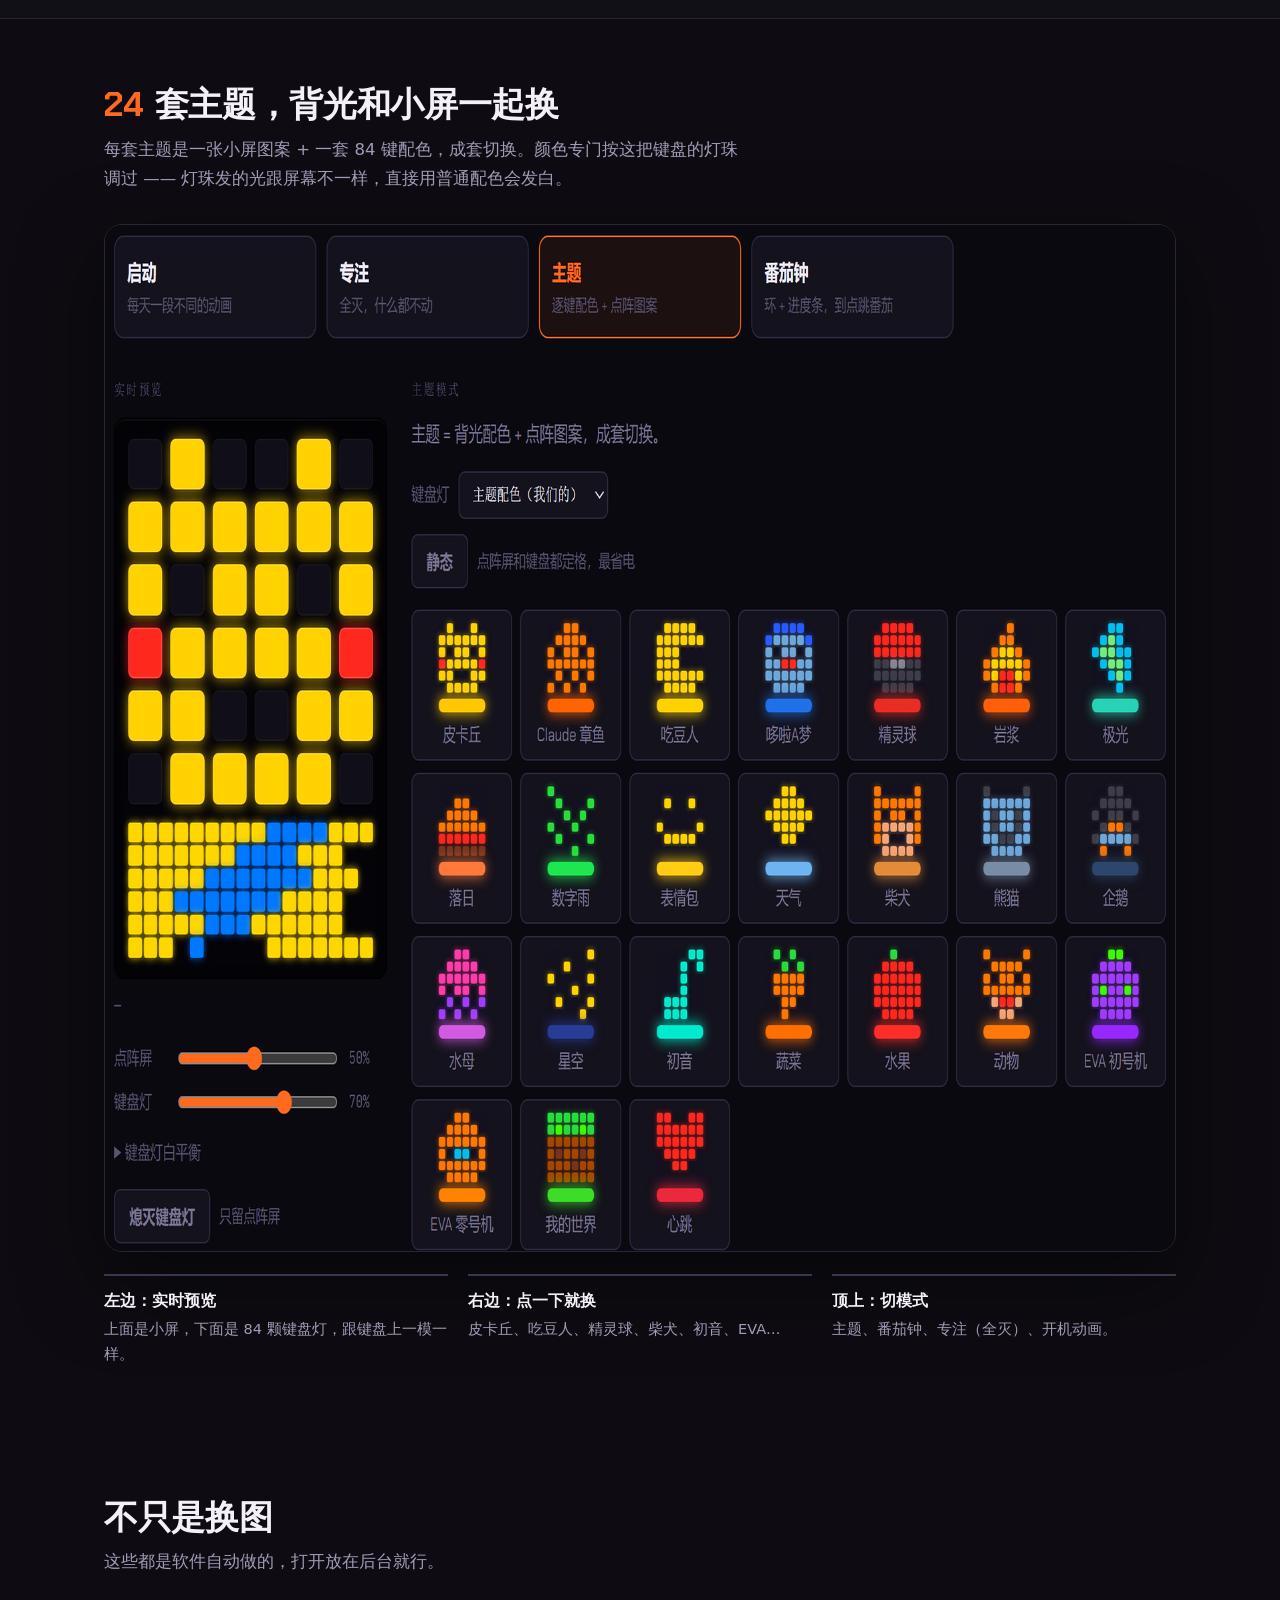
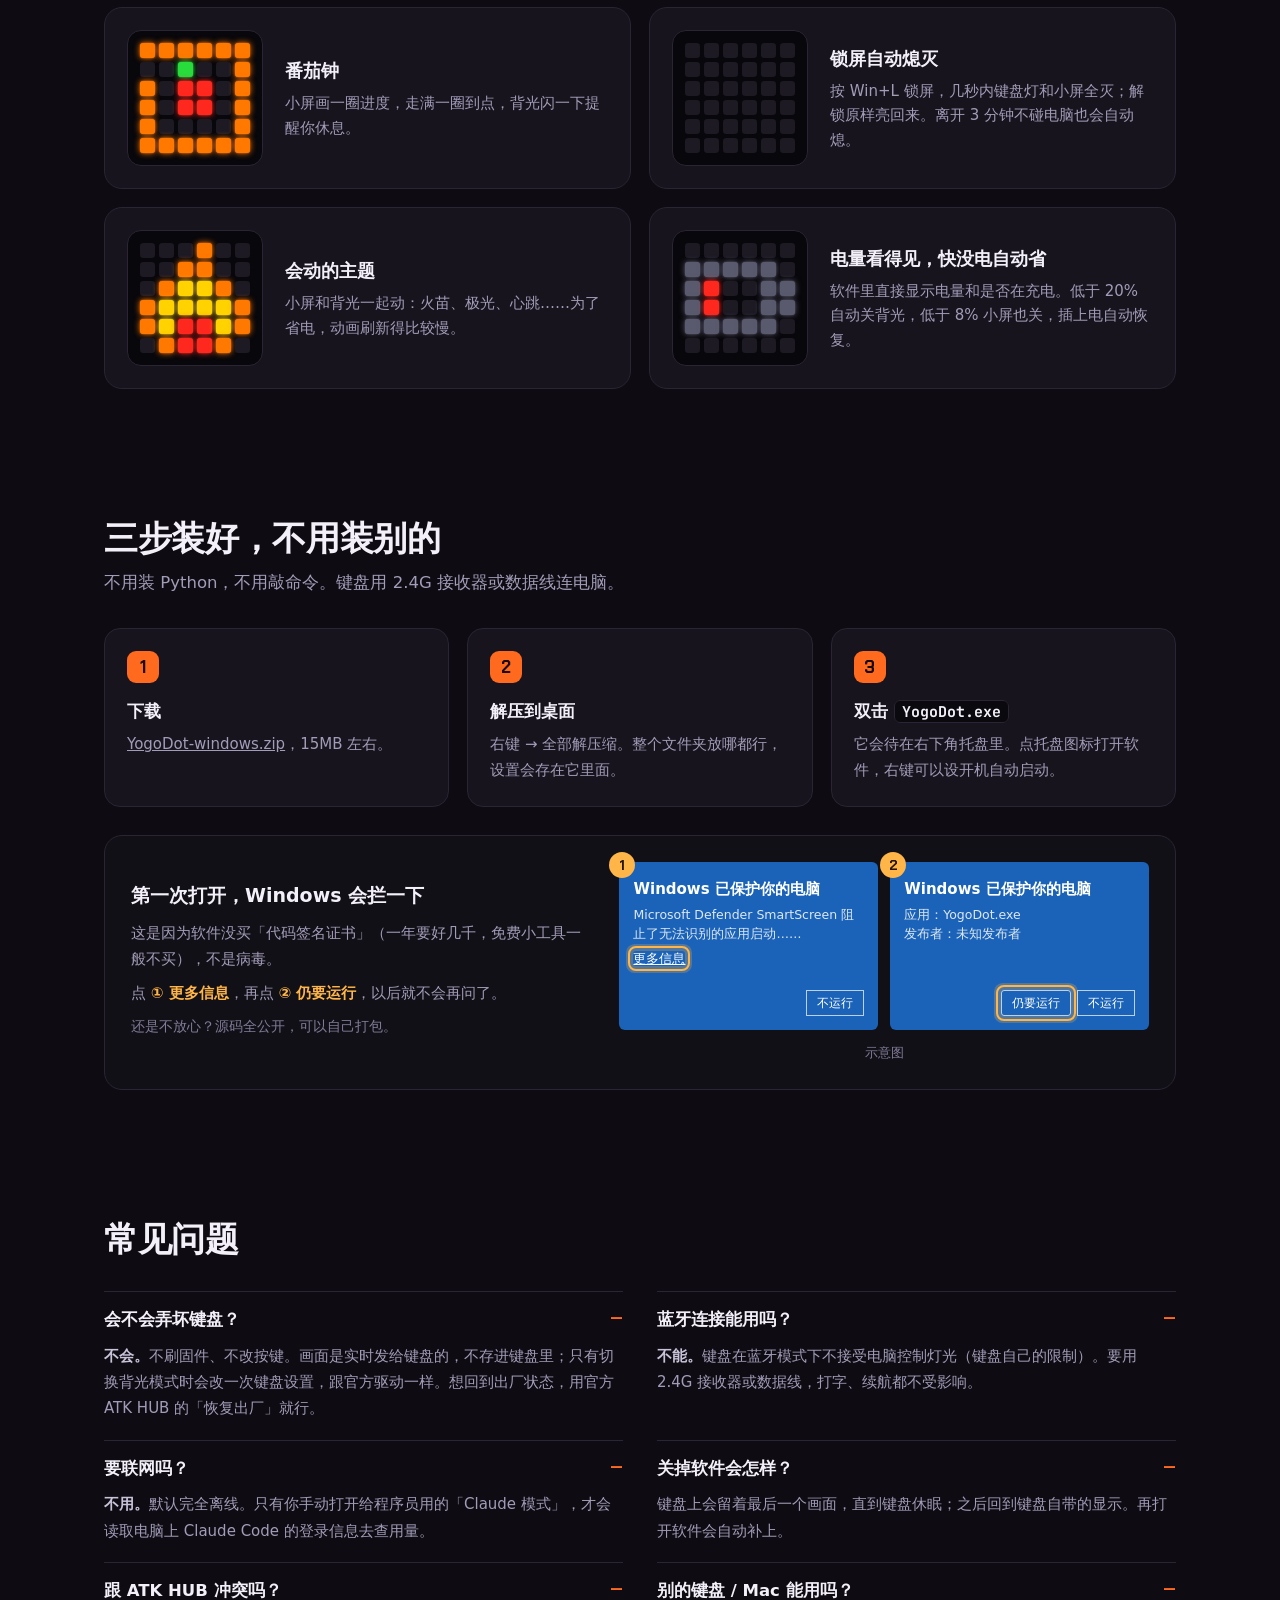
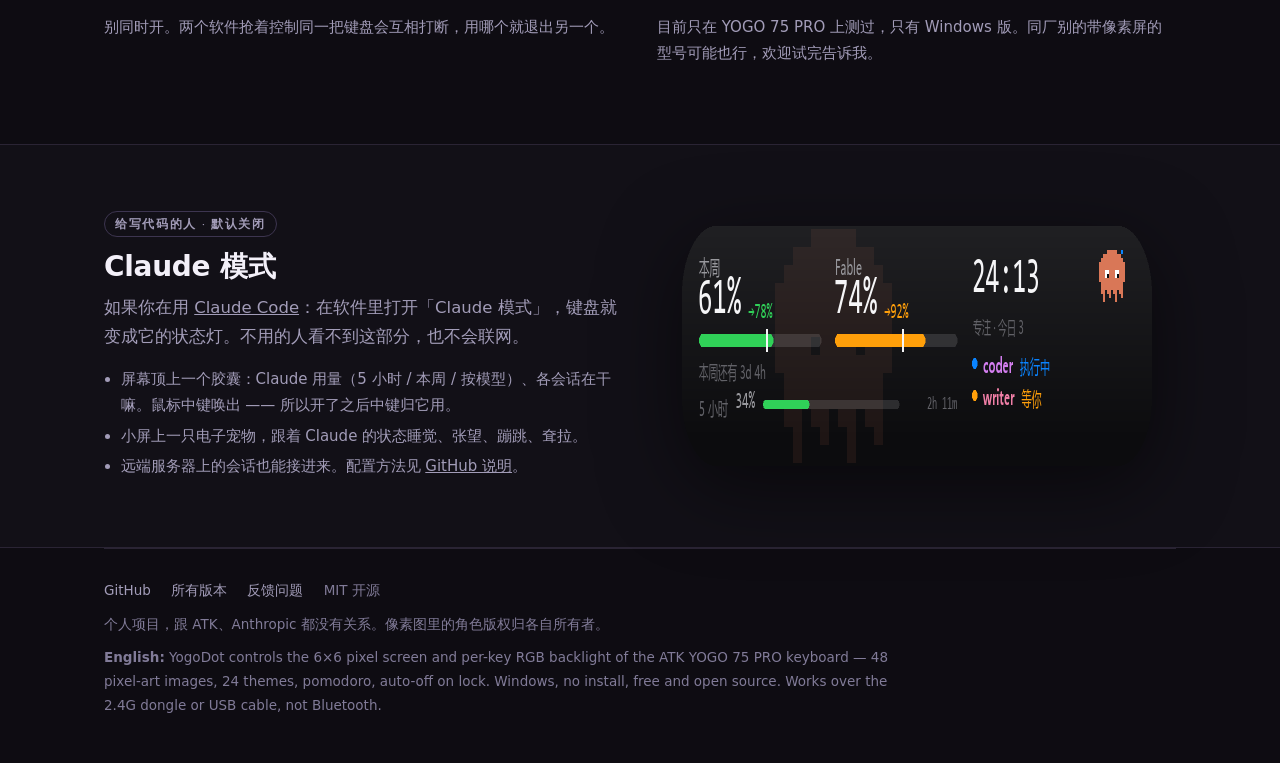
==== commit a9d64eac: "按四份评审修 bug、改错话，网页和 README 重写 Bug： - 低电量「撤背光」只是停推，灯还亮着。锁屏 / 离开 / 低电量三种熄灯统一：   进入时推全黑，灭着时记住上层最新想显示的画面，" ====
--- a/docs/index.html
+++ b/docs/index.html
@@ -3,235 +3,465 @@
 <head>
 <meta charset="utf-8">
 <meta name="viewport" content="width=device-width,initial-scale=1">
-<title>YogoDot — ATK YOGO 75 PRO 点阵屏 / 背光第三方控制工具（ATK HUB 替代）</title>
-<meta name="description" content="ATK YOGO 75 PRO（YOGO 75）键盘的点阵屏和 RGB 背光第三方控制软件，不依赖 ATK HUB 驱动。像素图案库、主题、动画、番茄钟、锁屏熄屏省电。免安装，开源免费。Third-party controller for the ATK YOGO 75 PRO dot-matrix screen, an ATK HUB alternative.">
-<meta name="keywords" content="ATK YOGO 75 PRO, YOGO 75, YOGO75 PRO, ATK HUB, ATK 驱动, 点阵屏, 像素屏, 键盘背光, 机械键盘, 第三方驱动, 开源">
+<title>YogoDot — ATK YOGO 75 PRO 像素屏 / 背光控制软件（免费开源）</title>
+<meta name="description" content="ATK YOGO 75 PRO（YOGO 75）键盘的像素屏（点阵屏）和 RGB 背光控制软件，ATK HUB 驱动之外的选择。48 张像素图点一下就上屏，24 套主题背光和小屏一起换，番茄钟、锁屏自动熄灭。Windows 免安装，免费开源。">
+<meta name="keywords" content="ATK YOGO 75 PRO, YOGO 75, YOGO75 PRO, ATK HUB, ATK 驱动, 像素屏, 点阵屏, 键盘背光, 机械键盘, 开源">
 <link rel="canonical" href="https://wednesque.github.io/yogodot/">
-<meta property="og:title" content="YogoDot — ATK YOGO 75 PRO 点阵屏 / 背光第三方控制工具">
-<meta property="og:description" content="不用 ATK HUB，把 YOGO 75 PRO 的 6×6 点阵屏和 84 键背光变成随便刷的画布。开源、免费、不写 flash。">
+<meta property="og:title" content="YogoDot — 让 YOGO 75 PRO 的像素屏想放什么放什么">
+<meta property="og:description" content="48 张像素图、24 套主题、番茄钟、锁屏自动熄灭。Windows 免安装，免费开源。">
 <meta property="og:image" content="https://wednesque.github.io/yogodot/img/console.png">
 <meta property="og:type" content="website">
 <link rel="icon" href="data:image/svg+xml,%3Csvg xmlns='http://www.w3.org/2000/svg' viewBox='0 0 32 32'%3E%3Crect width='32' height='32' rx='7' fill='%23141019'/%3E%3Cg fill='%23FF6A1F'%3E%3Crect x='6' y='6' width='5' height='5' rx='1'/%3E%3Crect x='13.5' y='6' width='5' height='5' rx='1'/%3E%3Crect x='21' y='6' width='5' height='5' rx='1'/%3E%3Crect x='6' y='13.5' width='5' height='5' rx='1'/%3E%3Crect x='21' y='13.5' width='5' height='5' rx='1'/%3E%3Crect x='6' y='21' width='5' height='5' rx='1'/%3E%3Crect x='13.5' y='21' width='5' height='5' rx='1'/%3E%3Crect x='21' y='21' width='5' height='5' rx='1'/%3E%3C/g%3E%3C/svg%3E">
-<link rel="preconnect" href="https://fonts.googleapis.com">
-<link rel="stylesheet" href="https://fonts.googleapis.com/css2?family=Noto+Sans+SC:wght@400;500;700&family=JetBrains+Mono:wght@400;600&display=swap">
 <script type="application/ld+json">
 {"@context":"https://schema.org","@type":"SoftwareApplication","name":"YogoDot",
- "operatingSystem":"Windows","applicationCategory":"UtilitiesApplication",
- "description":"ATK YOGO 75 PRO 键盘点阵屏与背光的第三方控制工具，ATK HUB 替代。",
- "url":"https://wednesque.github.io/yogodot/","downloadUrl":"https://github.com/Wednesque/yogodot/releases",
+ "operatingSystem":"Windows 10, Windows 11","applicationCategory":"UtilitiesApplication",
+ "description":"ATK YOGO 75 PRO 键盘像素屏与背光的控制软件：48 张像素图、24 套主题、番茄钟、锁屏自动熄灭。免安装，免费开源。",
+ "url":"https://wednesque.github.io/yogodot/","downloadUrl":"https://github.com/Wednesque/yogodot/releases/latest/download/YogoDot-windows.zip",
  "codeRepository":"https://github.com/Wednesque/yogodot","license":"https://opensource.org/licenses/MIT",
  "offers":{"@type":"Offer","price":"0","priceCurrency":"CNY"}}
 </script>
 <style>
+  /* 字体全部本地：Google Fonts 在国内常被墙，样式表挂着会让整页卡住等超时。
+     中文用系统字体；拉丁字母用跟软件控制台同一款 Chakra Petch。 */
+  @font-face{font-family:"Chakra Petch";font-weight:600;font-display:swap;src:url(fonts/chakra-600.woff2) format("woff2")}
+  @font-face{font-family:"Chakra Petch";font-weight:700;font-display:swap;src:url(fonts/chakra-700.woff2) format("woff2")}
+  @font-face{font-family:"JetBrains Mono";font-weight:100 800;font-display:swap;src:url(fonts/jetbrains-mono.woff2) format("woff2")}
+
   :root{
-    --bg:#0e0c12; --panel:#15121b; --line:#2a2434; --line2:#3d3550;
-    --fg:#EFECF7; --dim:#8E88A6; --dim2:#5E5875; --accent:#FF6A1F; --ok:#3ED47A;
+    --bg:#0e0c12; --bg2:#121017; --panel:#17141d; --line:#2a2434; --line2:#3d3550;
+    --fg:#F3F0F9; --text:#C9C3DA; --dim:#A29CB8; --dim2:#817B98;
+    --accent:#FF6A1F; --accent2:#FF8A4A; --warn:#FFB547; --ok:#3ED47A; --off:#1d1a24;
+    --display:"Chakra Petch","PingFang SC","Microsoft YaHei",sans-serif;
+    --sans:"PingFang SC","Microsoft YaHei","Noto Sans CJK SC","Source Han Sans SC",system-ui,sans-serif;
     --mono:"JetBrains Mono",ui-monospace,Consolas,monospace;
-    --sans:"Noto Sans SC","PingFang SC","Microsoft YaHei",system-ui,sans-serif;
   }
   *{box-sizing:border-box}
-  html{color-scheme:dark}
-  body{margin:0;background:var(--bg);color:var(--fg);font:16px/1.7 var(--sans);-webkit-font-smoothing:antialiased}
+  html{color-scheme:dark;scroll-behavior:smooth}
+  body{margin:0;background:var(--bg);color:var(--text);font:16px/1.75 var(--sans);-webkit-font-smoothing:antialiased}
   a{color:inherit}
-  .wrap{max-width:1080px;margin:0 auto;padding:0 24px}
-  header{display:flex;align-items:center;justify-content:space-between;padding:22px 0}
-  .brand{display:flex;align-items:center;gap:10px;font-weight:700;letter-spacing:.02em;text-decoration:none}
+  img{max-width:100%;display:block}
+  .wrap{max-width:1120px;margin:0 auto;padding:0 24px}
+  .nw{white-space:nowrap}
+  :focus-visible{outline:2px solid var(--accent2);outline-offset:3px;border-radius:6px}
+
+  /* ── 顶栏 ── */
+  header{display:flex;align-items:center;justify-content:space-between;padding:22px 0;gap:16px}
+  .brand{display:flex;align-items:center;gap:10px;font:700 19px/1 var(--display);letter-spacing:.02em;text-decoration:none;color:var(--fg)}
   .brand i{display:grid;grid-template-columns:repeat(3,5px);gap:2.5px}
   .brand i b{width:5px;height:5px;border-radius:1.5px;background:var(--accent)}
-  nav a{color:var(--dim);text-decoration:none;margin-left:22px;font-size:14.5px}
+  .brand i b.o{background:#2a2433}
+  nav{display:flex;gap:26px;align-items:center}
+  nav a{color:var(--dim);text-decoration:none;font-size:14.5px}
   nav a:hover{color:var(--fg)}
-
-  .hero{display:grid;grid-template-columns:1.15fr .85fr;gap:48px;align-items:center;padding:56px 0 40px}
-  .eyebrow{font-family:var(--mono);font-size:12px;letter-spacing:.2em;text-transform:uppercase;color:var(--accent)}
-  h1{font-size:44px;line-height:1.18;margin:10px 0 16px;text-wrap:balance;letter-spacing:-.01em}
-  h1 small{display:block;font-size:20px;font-weight:500;color:var(--dim);margin-top:8px;letter-spacing:0}
-  .lead{color:var(--dim);font-size:17px;max-width:34em;margin:0 0 26px}
+  nav a.dl{color:var(--fg);border:1px solid var(--line2);padding:6px 14px;border-radius:10px}
+  nav a.dl:hover{border-color:var(--accent)}
+
+  /* ── 首屏 ── */
+  .hero{display:grid;grid-template-columns:1.1fr .9fr;gap:56px;align-items:center;padding:48px 0 72px}
+  .eyebrow{font:600 13px/1 var(--display);letter-spacing:.22em;text-transform:uppercase;color:var(--accent)}
+  h1{font-family:var(--sans);font-weight:800;font-size:46px;line-height:1.2;margin:14px 0 18px;color:var(--fg);letter-spacing:-.01em;text-wrap:balance}
+  h1 .en{font-family:var(--display);font-weight:700;letter-spacing:0}
+  .lead{font-size:18px;color:var(--text);max-width:31em;margin:0 0 28px}
+  .lead b{color:var(--fg);font-weight:600}
   .cta{display:flex;gap:12px;flex-wrap:wrap;align-items:center}
-  .btn{display:inline-flex;align-items:center;gap:8px;padding:12px 20px;border-radius:12px;text-decoration:none;font-weight:600;font-size:15px;
-       border:1px solid var(--line2);color:var(--fg);background:var(--panel);transition:border-color .15s,transform .15s}
+  .btn{display:inline-flex;align-items:center;gap:10px;padding:13px 22px;border-radius:12px;text-decoration:none;font-weight:700;font-size:16px;
+       border:1px solid var(--line2);color:var(--fg);background:var(--panel);transition:border-color .15s,transform .15s,background .15s}
   .btn:hover{border-color:var(--accent);transform:translateY(-1px)}
-  .btn.primary{background:var(--accent);border-color:var(--accent);color:#1a0d05}
-  .meta{font-family:var(--mono);font-size:12.5px;color:var(--dim2);margin-top:14px}
-
-  /* 首屏：真的 6×6 点阵，轮播图案库里的图 */
-  .bezel{background:#08070b;border:1px solid var(--line);border-radius:26px;padding:34px;box-shadow:0 30px 80px rgba(0,0,0,.6),inset 0 1px 0 rgba(255,255,255,.04);justify-self:center}
-  .dots{display:grid;grid-template-columns:repeat(6,42px);gap:11px}
-  .dots span{width:42px;height:42px;border-radius:9px;background:#17141d;transition:background .35s ease,box-shadow .35s ease}
-  .dots span.on{box-shadow:0 0 18px var(--c),0 0 4px var(--c)}
-  .cap{font-family:var(--mono);font-size:12px;color:var(--dim2);text-align:center;margin-top:16px;letter-spacing:.08em}
-
-  section{padding:44px 0}
-  h2{font-size:26px;margin:0 0 8px;letter-spacing:-.01em}
-  .sub{color:var(--dim);margin:0 0 26px;max-width:40em}
-  .shot{border:1px solid var(--line);border-radius:16px;overflow:hidden;background:var(--panel);box-shadow:0 20px 60px rgba(0,0,0,.45)}
-  .shot img{display:block;width:100%;height:auto}
-  .two{display:grid;grid-template-columns:1fr 1fr;gap:22px;margin-top:22px;align-items:start}
-  .slot{border:1px dashed var(--line2);border-radius:16px;min-height:280px;display:grid;place-items:center;color:var(--dim2);font-size:14px;text-align:center;padding:24px}
-  .shot.caps{background:transparent;border:0;box-shadow:none;padding:6px}
-  figcaption{color:var(--dim);font-size:13.5px;margin-top:10px}
-
-  .grid{display:grid;grid-template-columns:repeat(3,1fr);gap:16px}
-  .card{background:var(--panel);border:1px solid var(--line);border-radius:14px;padding:18px 18px 16px}
-  .card b{display:block;font-size:15.5px;margin-bottom:5px}
-  .card p{margin:0;color:var(--dim);font-size:14px;line-height:1.6}
-  .card .k{font-family:var(--mono);font-size:11.5px;color:var(--accent);letter-spacing:.12em;text-transform:uppercase;margin-bottom:8px}
-
-  ol.steps{counter-reset:s;list-style:none;padding:0;margin:0;display:grid;grid-template-columns:repeat(3,1fr);gap:16px}
-  ol.steps li{background:var(--panel);border:1px solid var(--line);border-radius:14px;padding:18px;counter-increment:s;position:relative}
-  ol.steps li::before{content:counter(s);font-family:var(--mono);font-weight:600;color:var(--accent);display:block;font-size:13px;margin-bottom:6px}
-  code{font-family:var(--mono);font-size:13.5px;background:#0a090d;border:1px solid var(--line);border-radius:6px;padding:2px 7px}
-  pre{font-family:var(--mono);font-size:13.5px;background:#0a090d;border:1px solid var(--line);border-radius:10px;padding:12px 14px;overflow-x:auto;margin:10px 0 0}
-
-  .note{border-left:2px solid var(--line2);padding-left:14px;color:var(--dim);font-size:14px}
-  .faq dt{font-weight:600;margin-top:16px}
-  .faq dd{margin:4px 0 0;color:var(--dim);font-size:14.5px}
-  footer{border-top:1px solid var(--line);padding:26px 0 44px;color:var(--dim2);font-size:13px;display:flex;justify-content:space-between;flex-wrap:wrap;gap:12px}
-  footer a{color:var(--dim);text-decoration:none}
-  .en{color:var(--dim);font-size:14px;border-top:1px solid var(--line);padding-top:16px;margin-top:22px}
-
-  @media (max-width:820px){
-    .hero{grid-template-columns:1fr;gap:30px;padding-top:28px}
-    .bezel{padding:22px}.dots{grid-template-columns:repeat(6,34px)}.dots span{width:34px;height:34px}
-    h1{font-size:32px}.grid,ol.steps,.two{grid-template-columns:1fr}
-    nav a{margin-left:14px}
+  .btn.primary{background:var(--accent);border-color:var(--accent);color:#1a0b03}
+  .btn.primary:hover{background:var(--accent2);border-color:var(--accent2)}
+  .btn small{font:600 13px/1 var(--mono);opacity:.75}
+  .req{display:flex;flex-wrap:wrap;gap:8px 18px;margin-top:18px;font-size:14.5px}
+  .req span{display:inline-flex;align-items:center;gap:7px;color:var(--text)}
+  .req span::before{content:"";width:8px;height:8px;border-radius:2px;background:var(--ok);box-shadow:0 0 8px var(--ok)}
+  .req span.no{color:var(--warn);font-weight:600}
+  .req span.no::before{background:var(--warn);box-shadow:0 0 8px var(--warn)}
+  .phone-note{display:none;margin-top:16px;padding:12px 14px;border:1px solid var(--line2);border-radius:12px;background:var(--bg2);font-size:14.5px;color:var(--text)}
+  .phone-note b{color:var(--fg)}
+
+  .bezel{justify-self:center;background:#08070b;border:1px solid var(--line);border-radius:28px;padding:32px;
+         box-shadow:0 40px 90px rgba(0,0,0,.6),inset 0 1px 0 rgba(255,255,255,.04)}
+  .cap{font:500 12.5px/1.4 var(--mono);color:var(--dim2);text-align:center;margin-top:16px}
+  .cap b{color:var(--dim);font-weight:500}
+
+  /* 6×6 点阵：所有地方共用一套，大小由 --c(格) 和 --g(缝) 决定 */
+  .dm{display:grid;grid-template-columns:repeat(6,var(--c));gap:var(--g)}
+  .dm span{width:var(--c);height:var(--c);border-radius:calc(var(--c)*.22);background:var(--off);transition:background .3s ease,box-shadow .3s ease}
+  .dm.glow span.on{box-shadow:0 0 calc(var(--c)*.45) var(--k),0 0 calc(var(--c)*.1) var(--k)}
+  .dm.big{--c:44px;--g:11px}
+  .dm.mid{--c:15px;--g:4px}
+  .dm.sm{--c:8px;--g:2.5px}
+
+  /* ── 通用区块 ── */
+  section{padding:64px 0}
+  .sec-head{max-width:40em;margin-bottom:30px}
+  h2{font-family:var(--sans);font-weight:800;font-size:34px;line-height:1.25;margin:0 0 10px;color:var(--fg);letter-spacing:-.01em;text-wrap:balance}
+  h2 .n{font-family:var(--display);color:var(--accent)}
+  .sub{color:var(--dim);font-size:16.5px;margin:0}
+  .band{background:var(--bg2);border-block:1px solid var(--line)}
+
+  /* ── 图案墙 ── */
+  .cats{display:flex;flex-wrap:wrap;gap:8px;margin-bottom:22px}
+  .cats button{font:inherit;font-size:14px;color:var(--dim);background:transparent;border:1px solid var(--line);border-radius:999px;padding:6px 14px;cursor:pointer}
+  .cats button[aria-pressed="true"]{color:var(--fg);border-color:var(--accent);background:rgba(255,106,31,.1)}
+  .wall{display:grid;grid-template-columns:repeat(auto-fill,minmax(96px,1fr));gap:12px}
+  .tile{display:flex;flex-direction:column;align-items:center;gap:10px;padding:14px 6px 10px;background:var(--panel);border:1px solid var(--line);
+        border-radius:14px;cursor:pointer;font:inherit;color:var(--dim);font-size:13px;transition:border-color .15s,transform .15s}
+  .tile:hover{border-color:var(--line2);transform:translateY(-2px);color:var(--fg)}
+  .tile[aria-pressed="true"]{border-color:var(--accent);color:var(--fg)}
+  .tile .dm{--c:9px;--g:3px}
+  .wall-note{margin-top:18px;color:var(--dim2);font-size:14px}
+
+  /* ── 截图 ── */
+  .shot{border:1px solid var(--line);border-radius:18px;overflow:hidden;background:#0a090d;box-shadow:0 30px 80px rgba(0,0,0,.5)}
+  .shot-cap{display:grid;grid-template-columns:repeat(3,1fr);gap:20px;margin-top:22px}
+  .shot-cap div{border-top:2px solid var(--line2);padding-top:12px;font-size:14.5px;color:var(--dim)}
+  .shot-cap b{display:block;color:var(--fg);font-size:15.5px;margin-bottom:2px}
+
+  /* ── 功能卡：每张配一块会动的小点阵 ── */
+  .feats{display:grid;grid-template-columns:repeat(2,1fr);gap:18px}
+  .feat{display:flex;gap:22px;align-items:center;background:var(--panel);border:1px solid var(--line);border-radius:18px;padding:22px}
+  .feat .scr{flex:none;background:#08070b;border:1px solid var(--line);border-radius:14px;padding:12px}
+  .feat h3{margin:0 0 4px;font-size:18px;color:var(--fg)}
+  .feat p{margin:0;color:var(--dim);font-size:15px;line-height:1.65}
+
+  /* ── 安装 ── */
+  .steps{list-style:none;padding:0;margin:0;display:grid;grid-template-columns:repeat(3,1fr);gap:18px;counter-reset:s}
+  .steps li{background:var(--panel);border:1px solid var(--line);border-radius:16px;padding:22px;counter-increment:s}
+  .steps li::before{content:counter(s);display:grid;place-items:center;width:32px;height:32px;border-radius:9px;background:var(--accent);color:#1a0b03;
+                    font:700 17px/1 var(--display);margin-bottom:14px}
+  .steps b{display:block;color:var(--fg);font-size:17px;margin-bottom:4px}
+  .steps p{margin:0;color:var(--dim);font-size:15px}
+  code{font-family:var(--mono);font-size:.88em;background:#0a090d;border:1px solid var(--line);border-radius:6px;padding:1px 7px;color:var(--fg)}
+
+  .ss{display:grid;grid-template-columns:1fr 1.15fr;gap:28px;align-items:center;margin-top:28px;padding:26px;border:1px solid var(--line);border-radius:18px;background:var(--bg2)}
+  .ss h3{margin:0 0 8px;font-size:19px;color:var(--fg)}
+  .ss p{margin:0 0 8px;color:var(--dim);font-size:15px}
+  .ss-mock{display:grid;grid-template-columns:1fr 1fr;gap:12px}
+  .win{position:relative;background:#1b63b8;color:#fff;border-radius:6px;padding:16px 14px 14px;font-size:12.5px;line-height:1.5;min-height:168px;display:flex;flex-direction:column}
+  .win .t{font-size:15px;font-weight:600;margin-bottom:6px}
+  .win .x{opacity:.85}
+  .win .lnk{text-decoration:underline;margin-top:6px}
+  .win .bts{margin-top:auto;display:flex;gap:6px;justify-content:flex-end;padding-top:10px}
+  .win .bt{border:1px solid rgba(255,255,255,.7);padding:3px 10px;font-size:12px}
+  .hl{outline:2.5px solid var(--warn);outline-offset:3px;border-radius:3px;box-shadow:0 0 0 7px rgba(255,181,71,.25)}
+  .win .badge{position:absolute;top:-10px;left:-10px;width:26px;height:26px;border-radius:50%;background:var(--warn);color:#241500;display:grid;place-items:center;font:700 14px/1 var(--display)}
+  .mock-cap{grid-column:1/-1;font-size:12.5px;color:var(--dim2);text-align:center}
+
+  /* ── 常见问题 ── */
+  .faq{display:grid;grid-template-columns:1fr 1fr;gap:4px 34px}
+  .faq details{border-top:1px solid var(--line);padding:14px 0}
+  .faq summary{font-weight:700;color:var(--fg);font-size:16.5px;cursor:pointer;list-style:none;display:flex;justify-content:space-between;gap:12px}
+  .faq summary::-webkit-details-marker{display:none}
+  .faq summary::after{content:"+";color:var(--accent);font:600 20px/1 var(--display)}
+  .faq details[open] summary::after{content:"–"}
+  .faq details p{margin:8px 0 0;color:var(--dim);font-size:15px}
+  .faq details p b{color:var(--text)}
+
+  /* ── Claude 模式（给写代码的人，放在后面） ── */
+  .dev{display:grid;grid-template-columns:1fr 1fr;gap:36px;align-items:center}
+  .dev .tag{display:inline-block;font:600 12px/1 var(--display);letter-spacing:.14em;text-transform:uppercase;color:var(--dim);border:1px solid var(--line2);border-radius:999px;padding:6px 10px;margin-bottom:12px}
+  .dev ul{margin:14px 0 0;padding-left:1.1em;color:var(--dim);font-size:15px}
+  .dev li{margin:4px 0}
+  .dev img{max-width:470px;width:100%;margin-inline:auto;filter:drop-shadow(0 20px 40px rgba(0,0,0,.5))}
+
+  footer{border-top:1px solid var(--line);padding:30px 0 46px;color:var(--dim2);font-size:13.5px;display:grid;gap:10px}
+  footer .links a{color:var(--dim);text-decoration:none;margin-right:16px}
+  footer .links a:hover{color:var(--fg)}
+  footer .en{color:var(--dim2);max-width:60em}
+
+  /* ── 手机 ── */
+  @media (max-width:860px){
+    nav a:not(.dl){display:none}
+    .hero{grid-template-columns:1fr;gap:28px;padding:18px 0 48px}
+    .hero .screen{order:-1}
+    .bezel{padding:20px;border-radius:22px}
+    .dm.big{--c:34px;--g:8px}
+    h1{font-size:26px}
+    .lead{font-size:16.5px}
+    .phone-note{display:block}
+    section{padding:48px 0}
+    h2{font-size:26px}
+    .wall{grid-template-columns:repeat(4,1fr);gap:8px}
+    .tile{padding:10px 2px 8px;gap:7px;font-size:12px}
+    .tile .dm{--c:7px;--g:2px}
+    .wall.fold .tile:nth-child(n+17){display:none}
+    .shot-cap,.feats,.steps,.faq,.dev,.ss{grid-template-columns:1fr}
+    .ss-mock{gap:10px}
+    .win{font-size:10.5px;padding:12px 9px 10px;min-height:142px}
+    .win .t{font-size:12.5px}
+    .win .bt{font-size:10.5px;padding:2px 6px}
+    .shot-cap{gap:12px}
+    .feat{padding:16px;gap:16px}
+    .ss{padding:18px}
   }
-  @media (prefers-reduced-motion:reduce){.dots span{transition:none}}
+  .more{display:none;margin:16px auto 0;font:inherit;font-size:15px;color:var(--fg);background:var(--panel);border:1px solid var(--line2);border-radius:12px;padding:10px 18px;cursor:pointer}
+  @media (max-width:860px){ .wall.fold + .more{display:block} }
+  @media (prefers-reduced-motion:reduce){ .dm span,.tile,.btn{transition:none} html{scroll-behavior:auto} }
 </style>
 </head>
 <body>
 <div class="wrap">
   <header>
-    <a class="brand" href="./"><i><b></b><b></b><b></b><b></b><b style="background:#17141d"></b><b></b><b></b><b></b><b></b></i>YogoDot</a>
+    <a class="brand" href="./" aria-label="YogoDot 首页"><i><b></b><b></b><b></b><b></b><b class="o"></b><b></b><b></b><b></b><b></b></i>YogoDot</a>
     <nav>
-      <a href="#shots">截图</a>
+      <a href="#patterns">图案</a>
       <a href="#features">功能</a>
       <a href="#install">安装</a>
-      <a href="#claude">Claude 模式</a>
-      <a href="https://github.com/Wednesque/yogodot">GitHub</a>
+      <a href="#faq">常见问题</a>
+      <a class="dl" href="https://github.com/Wednesque/yogodot/releases/latest/download/YogoDot-windows.zip">下载</a>
     </nav>
   </header>
 
-  <section class="hero">
+  <section class="hero" style="padding-top:28px">
     <div>
-      <div class="eyebrow">ATK YOGO 75 PRO · 第三方工具</div>
-      <h1>把 YOGO 75 PRO 的点阵屏<br>变成一块随便刷的画布
-        <small>ATK HUB 驱动的替代品。开源、免费、不写 flash。</small></h1>
-      <p class="lead">官方驱动只能往那块「像素屏」里写一张静态图。YogoDot 直接跟键盘的 HID 通道说话 ——
-        6×6 点阵和 84 颗按键背光，逐像素全彩，想怎么刷怎么刷。</p>
+      <div class="eyebrow">ATK YOGO 75 PRO · 免费开源</div>
+      <h1>让 <span class="en nw">YOGO 75 PRO</span> 的像素屏<br>想放什么就放什么</h1>
+      <p class="lead"><b>48 张像素图</b>点一下就上屏，<b>24 套主题</b>让背光和小屏一起换色，
+        还有番茄钟和动画。锁屏自动熄灭，不刷固件，不用开官方驱动。</p>
       <div class="cta">
-        <a class="btn primary" href="https://github.com/Wednesque/yogodot/releases/latest/download/YogoDot-windows.zip">下载 · 免安装 15MB</a>
-        <a class="btn" href="https://github.com/Wednesque/yogodot">源码 · GitHub</a>
+        <a class="btn primary" href="https://github.com/Wednesque/yogodot/releases/latest/download/YogoDot-windows.zip">下载 Windows 版 <small>15MB</small></a>
+        <a class="btn" href="https://github.com/Wednesque/yogodot">GitHub</a>
       </div>
-      <div class="meta">Windows 10/11 · 不用装 Python · 2.4G 接收器或有线 · MIT</div>
-    </div>
+      <div class="req" aria-label="使用条件">
+        <span>Windows 10 / 11 电脑</span>
+        <span>2.4G 接收器或数据线连接</span>
+        <span class="no">蓝牙连接用不了</span>
+      </div>
+      <div class="phone-note">这是 <b>Windows 电脑软件</b>，手机上下载了打不开。先收藏这个页面，回到电脑上再下。</div>
+    </div>
+    <div class="screen">
+      <div class="bezel">
+        <div class="dm big glow" id="hero" role="img" aria-label="6×6 像素屏演示"></div>
+        <div class="cap" id="heroCap"><b>网页演示</b> · 键盘上显示的就是这些图</div>
+      </div>
+    </div>
+  </section>
+</div>
+
+<section class="band" id="patterns">
+  <div class="wrap">
+    <div class="sec-head">
+      <h2><span class="n">48</span> 张像素图，点一下就上屏</h2>
+      <p class="sub">角色、蔬菜、水果、动物、EVA、我的世界。在软件里点哪张，键盘小屏就显示哪张；关掉软件再开还记得。在这里点一下，上面那块屏会跟着换。</p>
+    </div>
+    <div class="cats" id="cats" role="group" aria-label="按分类筛选"></div>
+    <div class="wall fold" id="wall"></div>
+    <button class="more" id="more" type="button">看全部 48 张</button>
+  </div>
+</section>
+
+<div class="wrap">
+  <section id="themes">
+    <div class="sec-head">
+      <h2><span class="n">24</span> 套主题，背光和小屏一起换</h2>
+      <p class="sub">每套主题是一张小屏图案 + 一套 84 键配色，成套切换。颜色专门按这把键盘的灯珠调过 —— 灯珠发的光跟屏幕不一样，直接用普通配色会发白。</p>
+    </div>
+    <div class="shot"><img src="img/console.png" alt="YogoDot 软件界面：左边是像素屏和键盘背光的实时预览，右边是 24 套主题" width="1600" height="1026" loading="lazy"></div>
+    <div class="shot-cap">
+      <div><b>左边：实时预览</b>上面是小屏，下面是 84 颗键盘灯，跟键盘上一模一样。</div>
+      <div><b>右边：点一下就换</b>皮卡丘、吃豆人、精灵球、柴犬、初音、EVA…</div>
+      <div><b>顶上：切模式</b>主题、番茄钟、专注（全灭）、开机动画。</div>
+    </div>
+  </section>
+
+  <section id="features">
+    <div class="sec-head">
+      <h2>不只是换图</h2>
+      <p class="sub">这些都是软件自动做的，打开放在后台就行。</p>
+    </div>
+    <div class="feats">
+      <div class="feat"><div class="scr"><div class="dm mid glow" id="demoPom" aria-hidden="true"></div></div>
+        <div><h3>番茄钟</h3><p>小屏画一圈进度，走满一圈到点，背光闪一下提醒你休息。</p></div></div>
+      <div class="feat"><div class="scr"><div class="dm mid glow" id="demoLock" aria-hidden="true"></div></div>
+        <div><h3>锁屏自动熄灭</h3><p>按 Win+L 锁屏，几秒内键盘灯和小屏全灭；解锁原样亮回来。离开 3 分钟不碰电脑也会自动熄。</p></div></div>
+      <div class="feat"><div class="scr"><div class="dm mid glow" id="demoFire" aria-hidden="true"></div></div>
+        <div><h3>会动的主题</h3><p>小屏和背光一起动：火苗、极光、心跳……为了省电，动画刷新得比较慢。</p></div></div>
+      <div class="feat"><div class="scr"><div class="dm mid glow" id="demoBatt" aria-hidden="true"></div></div>
+        <div><h3>电量看得见，快没电自动省</h3><p>软件里直接显示电量和是否在充电。低于 20% 自动关背光，低于 8% 小屏也关，插上电自动恢复。</p></div></div>
+    </div>
+  </section>
+
+  <section id="install">
+    <div class="sec-head">
+      <h2>三步装好，不用装别的</h2>
+      <p class="sub">不用装 Python，不用敲命令。键盘用 2.4G 接收器或数据线连电脑。</p>
+    </div>
+    <ol class="steps">
+      <li><b>下载</b><p><a href="https://github.com/Wednesque/yogodot/releases/latest/download/YogoDot-windows.zip">YogoDot-windows.zip</a>，15MB 左右。</p></li>
+      <li><b>解压到桌面</b><p>右键 → 全部解压缩。整个文件夹放哪都行，设置会存在它里面。</p></li>
+      <li><b>双击 <code>YogoDot.exe</code></b><p>它会待在右下角托盘里。点托盘图标打开软件，右键可以设开机自动启动。</p></li>
+    </ol>
+
+    <div class="ss">
+      <div>
+        <h3>第一次打开，Windows 会拦一下</h3>
+        <p>这是因为软件没买「代码签名证书」（一年要好几千，免费小工具一般不买），不是病毒。</p>
+        <p>点 <b style="color:var(--warn)">① 更多信息</b>，再点 <b style="color:var(--warn)">② 仍要运行</b>，以后就不会再问了。</p>
+        <p style="font-size:13.5px;color:var(--dim2)">还是不放心？源码全公开，可以自己打包。</p>
+      </div>
+      <div class="ss-mock" aria-hidden="true">
+        <div class="win"><span class="badge">1</span>
+          <div class="t">Windows 已保护你的电脑</div>
+          <div class="x">Microsoft Defender SmartScreen 阻止了无法识别的应用启动……</div>
+          <div class="lnk"><span class="hl">更多信息</span></div>
+          <div class="bts"><span class="bt">不运行</span></div>
+        </div>
+        <div class="win"><span class="badge">2</span>
+          <div class="t">Windows 已保护你的电脑</div>
+          <div class="x">应用：YogoDot.exe<br>发布者：未知发布者</div>
+          <div class="bts"><span class="bt hl">仍要运行</span><span class="bt">不运行</span></div>
+        </div>
+        <div class="mock-cap">示意图</div>
+      </div>
+    </div>
+  </section>
+
+  <section id="faq">
+    <div class="sec-head"><h2>常见问题</h2></div>
+    <div class="faq">
+      <details><summary>会不会弄坏键盘？</summary><p><b>不会。</b>不刷固件、不改按键。画面是实时发给键盘的，不存进键盘里；只有切换背光模式时会改一次键盘设置，跟官方驱动一样。想回到出厂状态，用官方 ATK HUB 的「恢复出厂」就行。</p></details>
+      <details><summary>蓝牙连接能用吗？</summary><p><b>不能。</b>键盘在蓝牙模式下不接受电脑控制灯光（键盘自己的限制）。要用 2.4G 接收器或数据线，打字、续航都不受影响。</p></details>
+      <details><summary>要联网吗？</summary><p><b>不用。</b>默认完全离线。只有你手动打开给程序员用的「Claude 模式」，才会读取电脑上 Claude Code 的登录信息去查用量。</p></details>
+      <details><summary>关掉软件会怎样？</summary><p>键盘上会留着最后一个画面，直到键盘休眠；之后回到键盘自带的显示。再打开软件会自动补上。</p></details>
+      <details><summary>跟 ATK HUB 冲突吗？</summary><p>别同时开。两个软件抢着控制同一把键盘会互相打断，用哪个就退出另一个。</p></details>
+      <details><summary>别的键盘 / Mac 能用吗？</summary><p>目前只在 YOGO 75 PRO 上测过，只有 Windows 版。同厂别的带像素屏的型号可能也行，欢迎试完告诉我。</p></details>
+    </div>
+  </section>
+</div>
+
+<section class="band" id="claude">
+  <div class="wrap dev">
     <div>
-      <div class="bezel">
-        <div class="dots" id="dots" aria-label="6×6 点阵演示"></div>
-        <div class="cap" id="cap">6 × 6 = 36 颗全彩 LED</div>
-      </div>
-    </div>
-  </section>
-
-  <section id="shots">
-    <h2>长什么样</h2>
-    <p class="sub">控制台是本机网页，主题、图案、动画、番茄钟都在这里调；键盘的灯效由后台进程维持，关掉窗口不受影响。</p>
-    <figure class="shot" style="margin:0"><img src="img/console.png" alt="YogoDot 控制台：主题选择、6×6 点阵屏实时预览、键盘背光预览" loading="lazy" width="1469" height="977"></figure>
-    <div class="two">
-      <figure style="margin:0">
-        <div class="shot caps"><img src="img/capsule.png" alt="Claude 模式的顶部胶囊：三套皮肤，显示额度、番茄钟和各会话状态" loading="lazy" width="940" height="808"></div>
-        <figcaption>Claude 模式的顶部胶囊，鼠标中键唤出。十套皮肤、四种动画，宠物可换。</figcaption>
-      </figure>
-      <figure style="margin:0">
-        <div class="slot" id="photo-slot">键盘实拍图<br><span style="font-size:12.5px">（即将补上）</span></div>
-        <figcaption>点阵屏和背光在键盘上的实际效果。</figcaption>
-      </figure>
-    </div>
-  </section>
-
-  <section id="features">
-    <h2>能做什么</h2>
-    <p class="sub">默认是一个纯键盘灯效工具，跟 Claude 有关的部分要手动打开。</p>
-    <div class="grid">
-      <div class="card"><div class="k">点阵屏</div><b>像素图案库</b><p>几十张 6×6 像素画，点一下就上屏。关掉软件再开还在。你自己的图放进 <code>art/</code> 就行。</p></div>
-      <div class="card"><div class="k">主题</div><b>背光 + 点阵一起换</b><p>一套主题 = 一套逐键配色 + 一张点阵图。颜色按这块键盘的 LED 发光效率校过，不会发白。</p></div>
-      <div class="card"><div class="k">动画</div><b>动态主题</b><p>点阵屏和背光一起动。官方驱动的「多帧动画」其实传不到设备 —— 这里是真的动。</p></div>
-      <div class="card"><div class="k">番茄钟</div><b>进度环 + 到点提醒</b><p>点阵屏画进度环，到点背光闪一下。专注模式一键全灭。</p></div>
-      <div class="card"><div class="k">省电</div><b>锁屏 4 秒内熄屏</b><p>Win+L 立刻全灭，解锁原样恢复；键鼠 3 分钟没动也熄。低电量自动先撤背光。电量和充电状态随时可见。</p></div>
-      <div class="card"><div class="k">底层</div><b>不依赖 ATK HUB</b><p>纯 Python + Windows HID API，不联网。点阵和背光都走 RAM 推流，零 flash 磨损；原厂配置第一次读到就备份。</p></div>
-    </div>
-  </section>
-
-  <section id="install">
-    <h2>安装</h2>
-    <p class="sub">不用装 Python，不用命令行。键盘要用 2.4G 接收器或有线连接 —— 蓝牙模式下固件不开放控制通道。</p>
-    <ol class="steps">
-      <li><b>下载</b><p style="margin:4px 0 0;color:var(--dim);font-size:14px"><a href="https://github.com/Wednesque/yogodot/releases/latest/download/YogoDot-windows.zip">YogoDot-windows.zip</a>，约 15MB。</p></li>
-      <li><b>解压到任意目录</b><p style="margin:4px 0 0;color:var(--dim);font-size:14px">设置和图案选择会存在 <code>YogoDot.exe</code> 旁边，所以别放在 <code>C:\Program Files</code>（放了也能跑，会自动改存到 <code>%LOCALAPPDATA%</code>）。</p></li>
-      <li><b>双击 <code>YogoDot.exe</code></b><p style="margin:4px 0 0;color:var(--dim);font-size:14px">它会进托盘。左键点托盘图标开控制台，右键菜单里有开机自启开关。</p></li>
-    </ol>
-    <p class="note" style="margin-top:20px"><b>Windows 会拦一下。</b>这个 exe 没买代码签名证书（一年好几千，开源小工具就算了），
-      所以第一次运行 SmartScreen 会弹「已保护你的电脑」。点<b>「更多信息」→「仍要运行」</b>即可。
-      介意的话可以看 <a href="https://github.com/Wednesque/yogodot">源码</a> 自己用仓库里的 <code>build.cmd</code> 打包，产物一模一样。</p>
-    <p class="note" style="margin-top:12px">想改代码就从源码跑：<code>pip install -r requirements.txt</code> 之后双击 <code>yogo.pyw</code>。</p>
-  </section>
-
-  <section id="claude">
-    <h2>Claude 模式</h2>
-    <p class="sub">给同时在用 <a href="https://claude.com/claude-code">Claude Code</a> 的人。控制台里一个按钮打开，默认关着。</p>
-    <div class="grid">
-      <div class="card"><b>顶部胶囊</b><p>鼠标中键唤出：官方额度（5 小时 / 本周 / 按模型的周额度）、各会话的状态、番茄钟。灵动岛式的动画。</p></div>
-      <div class="card"><b>Vibe 模式</b><p>点阵屏上一只电子宠物，跟着 Claude 的状态睡觉、张望、蹦跳、耷拉。有事可选弹一下胶囊。</p></div>
-      <div class="card"><b>远端会话</b><p>服务器上跑的 Claude Code 也能接进来 —— hook 全部异步、永远 <code>exit 0</code>，不参与任何权限决策。</p></div>
-    </div>
-    <p class="note" style="margin-top:20px">跟 Claude Code 的对接方式在 <a href="https://github.com/Wednesque/yogodot#claude-模式">README</a> 里。</p>
-  </section>
-
-  <section>
-    <h2>常见问题</h2>
-    <dl class="faq">
-      <dt>它和 ATK HUB 冲突吗？</dt><dd>不冲突，但别同时开。两个程序抢同一个 HID 通道会互相打断。用 YogoDot 的时候把 ATK HUB 退掉就行。</dd>
-      <dt>支持别的 ATK 键盘吗？</dt><dd>只在 YOGO 75 PRO 上测过。同厂其他带点阵屏的型号协议可能相同，但没验证 —— 欢迎试完开 issue。</dd>
-      <dt>会不会写坏键盘？</dt><dd>点阵和背光都走 RAM 推流，不写 flash。配置读-改-写只在换模式时发生一次，原厂配置第一次读到就存成 <code>config.bak</code>，能整块推回去。</dd>
-      <dt>程序退出后键盘会怎样？</dt><dd>回到固件默认画面（一个红色的 0）。灯效内容不存在键盘里，下次启动自动补推。</dd>
-      <dt>Mac / Linux？</dt><dd>目前只有 Windows，HID 层是 Win32 API。协议本身是通用的，欢迎移植。</dd>
-      <dt>为什么 Windows 说它不安全？</dt><dd>没买代码签名证书而已。第一次运行点「更多信息 → 仍要运行」。源码全公开，也可以自己用 <code>build.cmd</code> 打包。</dd>
-      <dt>要联网吗？</dt><dd>纯键盘模式完全不联网。只有打开 Claude 模式、并且你自己配了账号或服务器，才会去读额度。</dd>
-    </dl>
-    <p class="en"><b>English:</b> YogoDot is a third-party controller for the <b>ATK YOGO 75 PRO</b> keyboard's 6×6 dot-matrix screen and per-key RGB backlight — an alternative to the official ATK HUB driver. Pure Python + Windows HID, no flash writes. Pixel art library, themes, animations, pomodoro, power saving (blank on lock / idle). Optional Claude mode shows Claude Code quota and session state. Windows only; 2.4G dongle or wired.</p>
-  </section>
-
+      <span class="tag">给写代码的人 · 默认关闭</span>
+      <h2 style="font-size:28px">Claude 模式</h2>
+      <p class="sub">如果你在用 <a href="https://claude.com/claude-code">Claude Code</a>：在软件里打开「Claude 模式」，键盘就变成它的状态灯。不用的人看不到这部分，也不会联网。</p>
+      <ul>
+        <li>屏幕顶上一个胶囊：Claude 用量（5 小时 / 本周 / 按模型）、各会话在干嘛。鼠标中键唤出 —— 所以开了之后中键归它用。</li>
+        <li>小屏上一只电子宠物，跟着 Claude 的状态睡觉、张望、蹦跳、耷拉。</li>
+        <li>远端服务器上的会话也能接进来。配置方法见 <a href="https://github.com/Wednesque/yogodot#claude-模式">GitHub 说明</a>。</li>
+      </ul>
+    </div>
+    <img src="img/capsule.png" alt="Claude 模式的顶部胶囊：显示用量百分比、番茄钟和会话状态" width="940" height="240" loading="lazy">
+  </div>
+</section>
+
+<div class="wrap">
   <footer>
-    <div>非官方项目，与 ATK / Anthropic 无关。协议来自官方网页版 HUB 的前端代码。自用工具，风险自负。</div>
-    <div><a href="https://github.com/Wednesque/yogodot">GitHub</a> · <a href="https://github.com/Wednesque/yogodot/releases">Releases</a> · <a href="https://github.com/Wednesque/yogodot/issues">Issues</a> · MIT</div>
+    <div class="links">
+      <a href="https://github.com/Wednesque/yogodot">GitHub</a>
+      <a href="https://github.com/Wednesque/yogodot/releases">所有版本</a>
+      <a href="https://github.com/Wednesque/yogodot/issues">反馈问题</a>
+      <span>MIT 开源</span>
+    </div>
+    <div>个人项目，跟 ATK、Anthropic 都没有关系。像素图里的角色版权归各自所有者。</div>
+    <div class="en"><b>English:</b> YogoDot controls the 6×6 pixel screen and per-key RGB backlight of the ATK YOGO 75 PRO keyboard — 48 pixel-art images, 24 themes, pomodoro, auto-off on lock. Windows, no install, free and open source. Works over the 2.4G dongle or USB cable, not Bluetooth.</div>
   </footer>
 </div>
 
+<script src="data.js"></script>
 <script>
-/* 首屏演示：图案库里的真图，6×6，跟软件里一样的调色板 */
-const PAL={'.':null,r:'#FF281E',o:'#FF7800',y:'#FFD200',g:'#28DC3C',c:'#00C8FF',b:'#285AFF',p:'#FF3CAA',v:'#A03CFF',w:'#FFFFFF',d:'#5A5A6E'};
-const ART=[
-  ['heart',   ['rr..rr','rrrrrr','rrrrrr','.rrrr.','..rr..','......']],
-  ['invader', ['g.g..g','.gggg.','gg..gg','gggggg','.g..g.','g.gg.g']],
-  ['fire',    ['...o..','..oo..','.oyyo.','oyyyyo','oyrryo','.orro.']],
-  ['ghost',   ['.cccc.','cccccc','c.cc.c','cccccc','cccccc','c.c.c.']],
-  ['moon',    ['..yyy.','.yy...','yy....','yy....','.yy...','..yyy.']],
-  ['pet',     ['o....o','.oooo.','oooooo','oooooo','.oooo.','.o..o.']],
-];
-const box=document.getElementById('dots'), cap=document.getElementById('cap');
-const cells=[]; for(let i=0;i<36;i++){const s=document.createElement('span'); box.appendChild(s); cells.push(s);}
-let k=0;
-function show(){
-  const [name,rows]=ART[k%ART.length]; k++;
-  rows.forEach((row,r)=>[...row].forEach((ch,c)=>{
-    const el=cells[r*6+c], col=PAL[ch];
-    el.style.setProperty('--c', col||'transparent');
-    el.style.background = col||'#17141d';
-    el.classList.toggle('on', !!col);
-  }));
-  cap.textContent = '6 × 6 = 36 颗全彩 LED · ' + name;
-}
-show();
-if(!matchMedia('(prefers-reduced-motion: reduce)').matches) setInterval(show, 2200);
+(function(){
+  const PAL = window.YD_PAL || {}, ART = window.YD_ART || [];
+  const reduce = matchMedia('(prefers-reduced-motion: reduce)').matches;
+
+  /* 一块 6×6 点阵：返回 paint(rows | 颜色数组) */
+  function matrix(el){
+    const cells = [];
+    for(let i=0;i<36;i++){ const s=document.createElement('span'); el.appendChild(s); cells.push(s); }
+    return function paint(src){
+      for(let i=0;i<36;i++){
+        const r=Math.floor(i/6), c=i%6;
+        const col = typeof src[0]==='string' ? PAL[src[r][c]] : src[r][c];
+        const s=cells[i];
+        if(col){ s.style.background=col; s.style.setProperty('--k',col); s.classList.add('on'); }
+        else   { s.style.background=''; s.classList.remove('on'); }
+      }
+    };
+  }
+  const byName = n => (ART.find(a=>a[1]===n)||[])[2];
+
+  /* ── 首屏：轮播图案库里的真图 ── */
+  const hero = matrix(document.getElementById('hero')), heroCap = document.getElementById('heroCap');
+  const reel = ['皮卡丘','爱心','苦力怕','樱桃','幽灵','初号机','西瓜','太空侵略者','狐狸','钻石'].filter(byName);
+  let ri = 0, hold = 0;
+  function showHero(name){ hero(byName(name)); heroCap.innerHTML = '<b>网页演示</b> · ' + name; }
+  showHero(reel[0]);
+  if(!reduce) setInterval(()=>{ if(Date.now()<hold) return; ri=(ri+1)%reel.length; showHero(reel[ri]); }, 2200);
+
+  /* ── 图案墙 ── */
+  const wall = document.getElementById('wall'), catsEl = document.getElementById('cats');
+  const cats = ['全部', ...new Set(ART.map(a=>a[0]))];
+  let cur = '全部';
+  function renderWall(){
+    wall.innerHTML = '';
+    ART.filter(a => cur==='全部' || a[0]===cur).forEach(([cat,name,rows])=>{
+      const b = document.createElement('button');
+      b.type='button'; b.className='tile'; b.setAttribute('aria-pressed','false'); b.setAttribute('aria-label','在上面的屏幕上显示：'+name);
+      const d = document.createElement('div'); d.className='dm'; b.appendChild(d); matrix(d)(rows);
+      const t = document.createElement('span'); t.textContent=name; b.appendChild(t);
+      b.addEventListener('click', ()=>{
+        wall.querySelectorAll('.tile').forEach(x=>x.setAttribute('aria-pressed', String(x===b)));
+        hold = Date.now()+9000; showHero(name);
+      });
+      wall.appendChild(b);
+    });
+  }
+  cats.forEach(c=>{
+    const b=document.createElement('button'); b.type='button'; b.textContent = c==='全部' ? '全部 '+ART.length : c;
+    b.setAttribute('aria-pressed', String(c===cur));
+    b.addEventListener('click', ()=>{ cur=c; catsEl.querySelectorAll('button').forEach(x=>x.setAttribute('aria-pressed', String(x===b)));
+      wall.classList.toggle('fold', c==='全部' && !opened); renderWall(); });
+    catsEl.appendChild(b);
+  });
+  let opened = false;
+  document.getElementById('more').addEventListener('click', e=>{ opened=true; wall.classList.remove('fold'); e.currentTarget.style.display='none'; });
+  renderWall();
+
+  /* ── 功能卡的小动画（刷新率跟软件一样压得很低） ── */
+  const O='#FF7800', R='#FF281E', G='#28DC3C', Y='#FFD200';
+  const blank = () => Array.from({length:6},()=>Array(6).fill(null));
+
+  // 番茄钟：外圈 20 格顺时针走，中间一颗番茄
+  const ring = [];
+  for(let c=0;c<6;c++) ring.push([0,c]); for(let r=1;r<6;r++) ring.push([r,5]);
+  for(let c=4;c>=0;c--) ring.push([5,c]); for(let r=4;r>=1;r--) ring.push([r,0]);
+  const pom = matrix(document.getElementById('demoPom')); let pk = 0;
+  function pomFrame(){ const g=blank(); for(let i=0;i<ring.length;i++) g[ring[i][0]][ring[i][1]] = i<pk ? O : null;
+    g[2][2]=g[2][3]=g[3][2]=g[3][3]=R; g[1][2]=G; if(pk>=ring.length && (pk%2)) ring.forEach(([r,c])=>g[r][c]=Y); pom(g);
+    pk = pk>=ring.length+4 ? 0 : pk+1; }
+  pk = 13; pomFrame();
+
+  // 锁屏：亮着 → 全灭 → 亮回来
+  const lock = matrix(document.getElementById('demoLock')); const heart = byName('爱心'); let lt = 0;
+  function lockFrame(){ lock(lt<5 ? heart : blank()); lt = (lt+1)%8; }
+  lockFrame();
+
+  // 会动的主题：火苗（三帧）
+  const fire = matrix(document.getElementById('demoFire'));
+  const F = [['...o..','..oo..','.oyyo.','oyyyyo','oyrryo','.orro.'],
+             ['..o...','..oo..','.oyyo.','oyyyyo','oyrryo','.orro.'],
+             ['...o..','...oo.','.oyyo.','oyyyyo','oyrryo','.orro.']];
+  let ft = 0; function fireFrame(){ fire(F[ft]); ft=(ft+1)%F.length; } fireFrame();
+
+  // 电量：条从满往下掉，掉到低电变红，然后「充电」回满
+  const batt = matrix(document.getElementById('demoBatt')); let bl = 3, dir = -1;
+  function battFrame(){ const g=blank(), S='#5A5A6E', col = bl<=1 ? R : G;
+    for(let c=0;c<5;c++){ g[1][c]=g[4][c]=S; }                       // 电池外壳
+    g[2][0]=g[3][0]=g[2][4]=g[3][4]=S; g[2][5]=g[3][5]=S;           // 左右边 + 正极
+    for(let i=0;i<bl;i++){ g[2][1+i]=g[3][1+i]=col; }                // 电量 0-3 格
+    batt(g); bl += dir; if(bl<=0) dir=1; if(bl>=3) dir=-1; }
+  battFrame();
+
+  // 常见问题：桌面默认全展开（答案本身就是在建立信任），手机上收起省地方
+  if(matchMedia('(min-width: 861px)').matches) document.querySelectorAll('.faq details').forEach(d=>d.open=true);
+
+  if(!reduce){
+    setInterval(pomFrame, 500);
+    setInterval(lockFrame, 500);
+    setInterval(fireFrame, 170);          // 约 6 帧/秒，跟软件的限速一样
+    setInterval(battFrame, 800);
+  }
+})();
 </script>
 </body>
 </html>
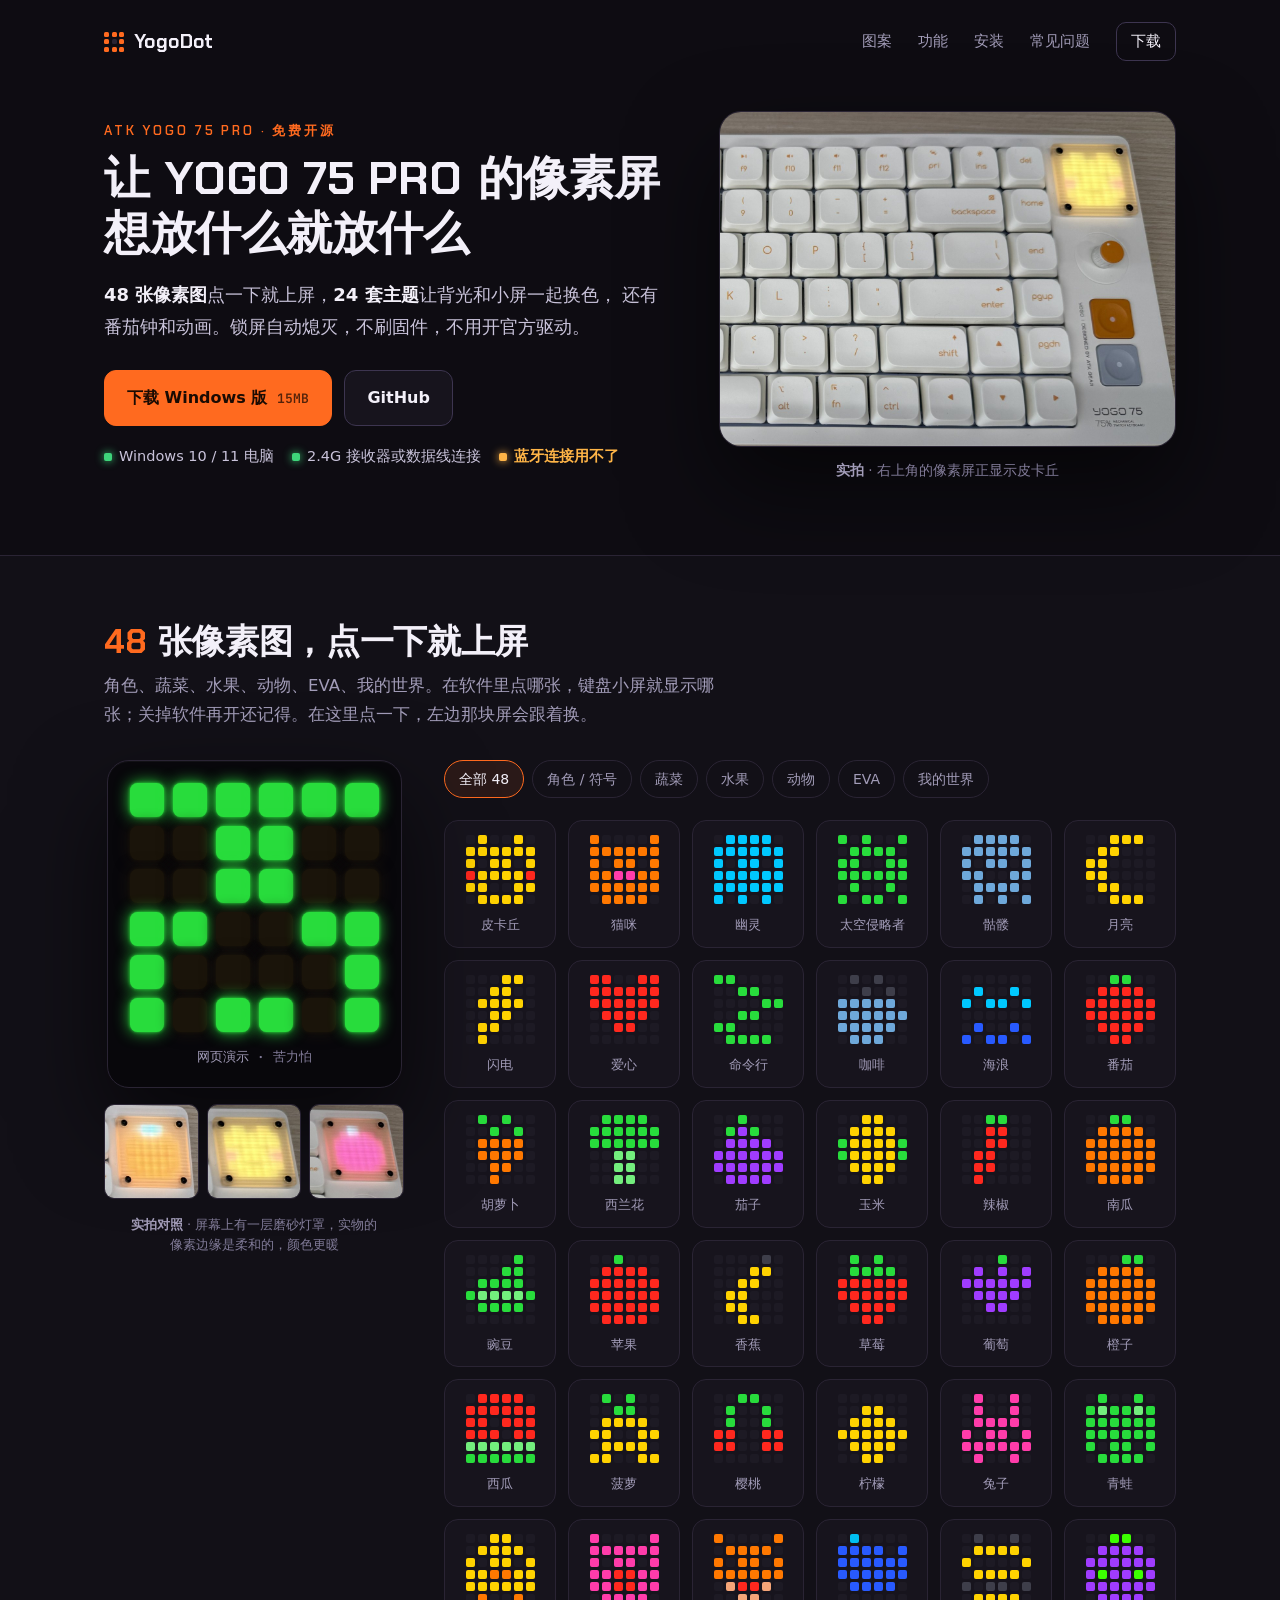
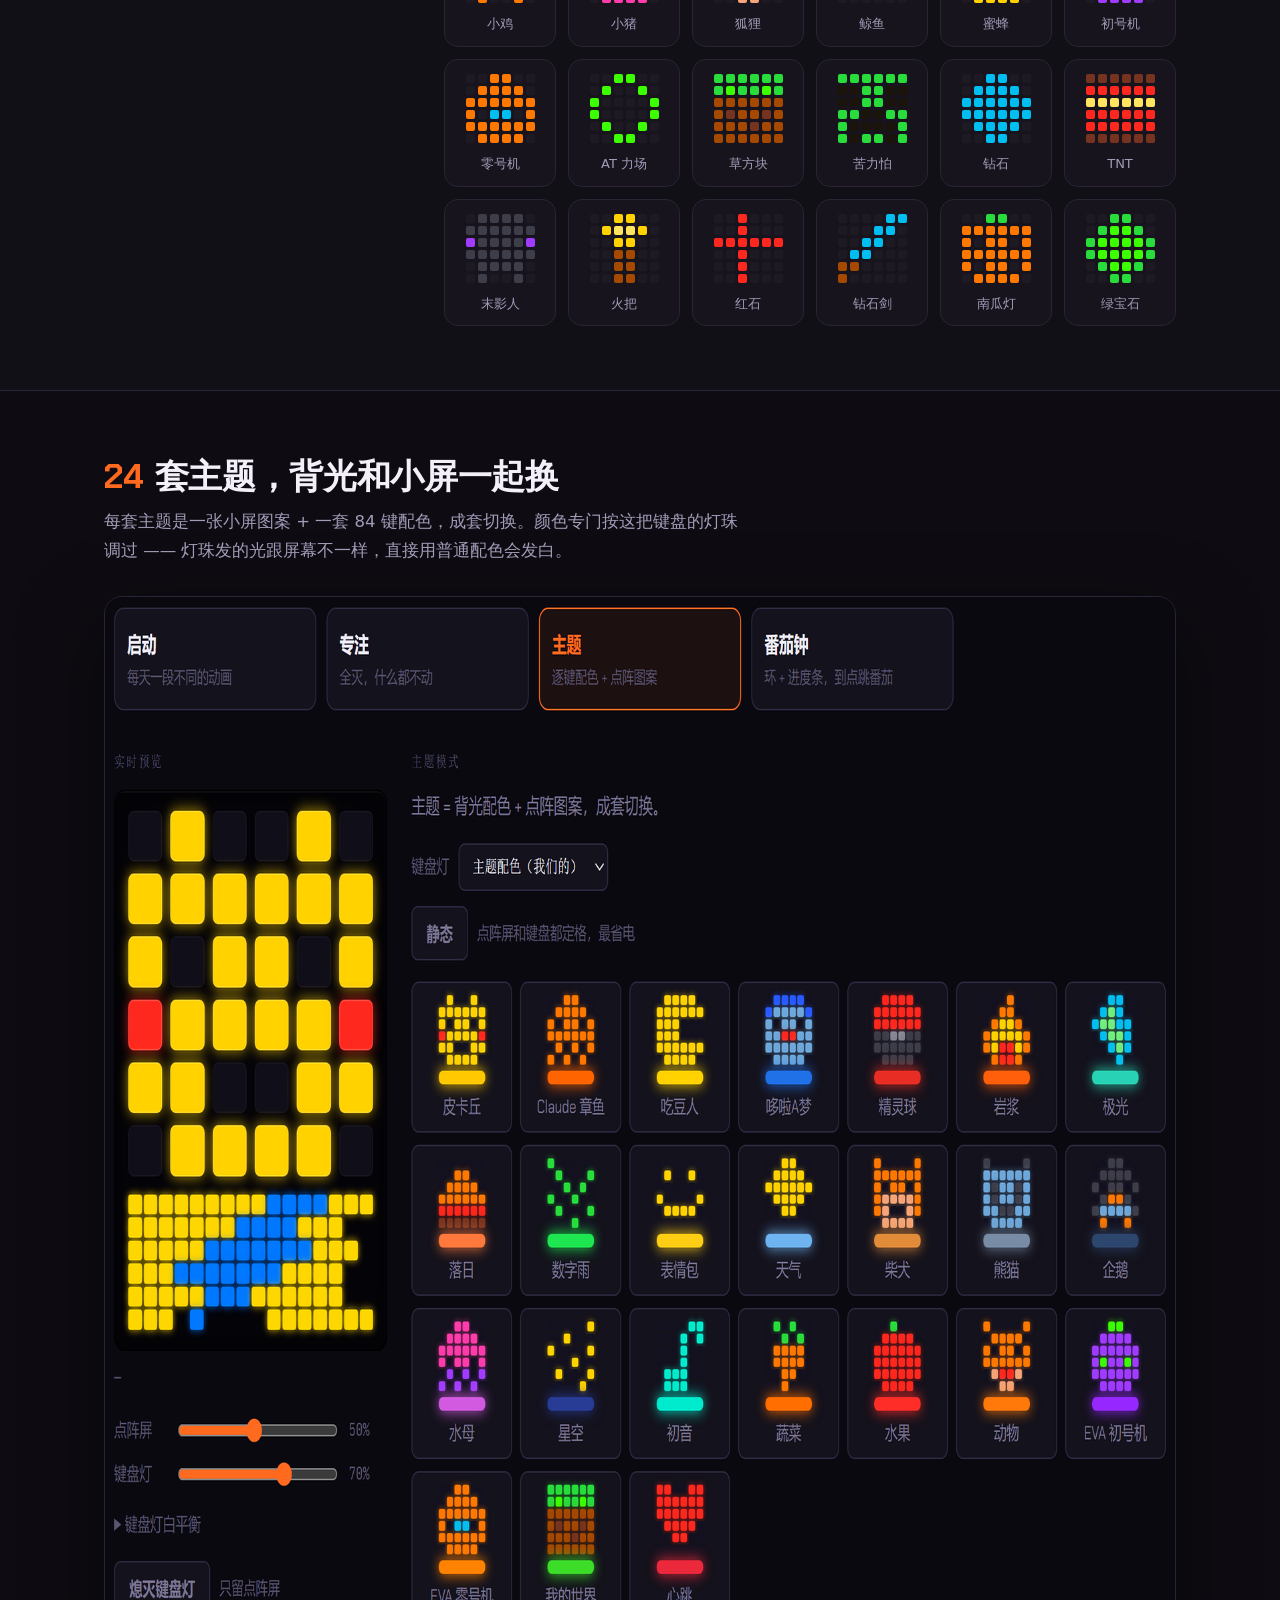
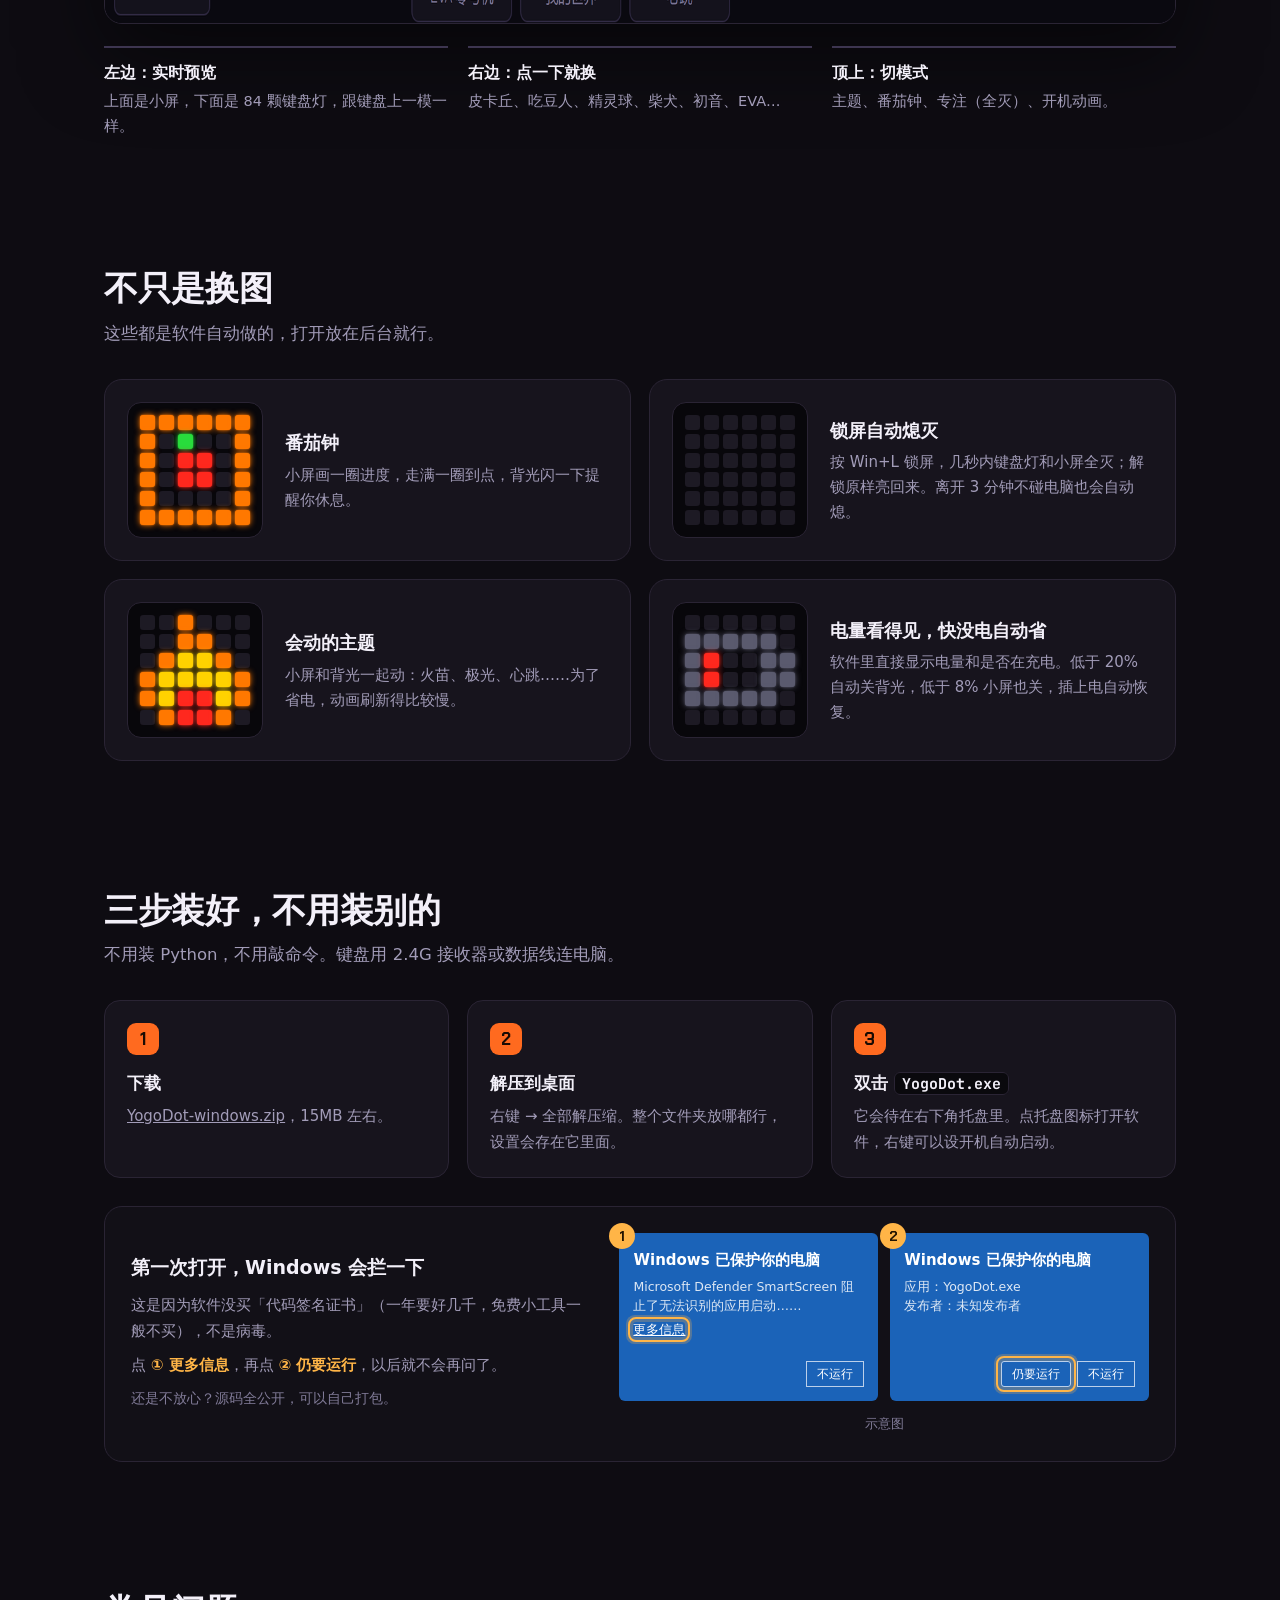
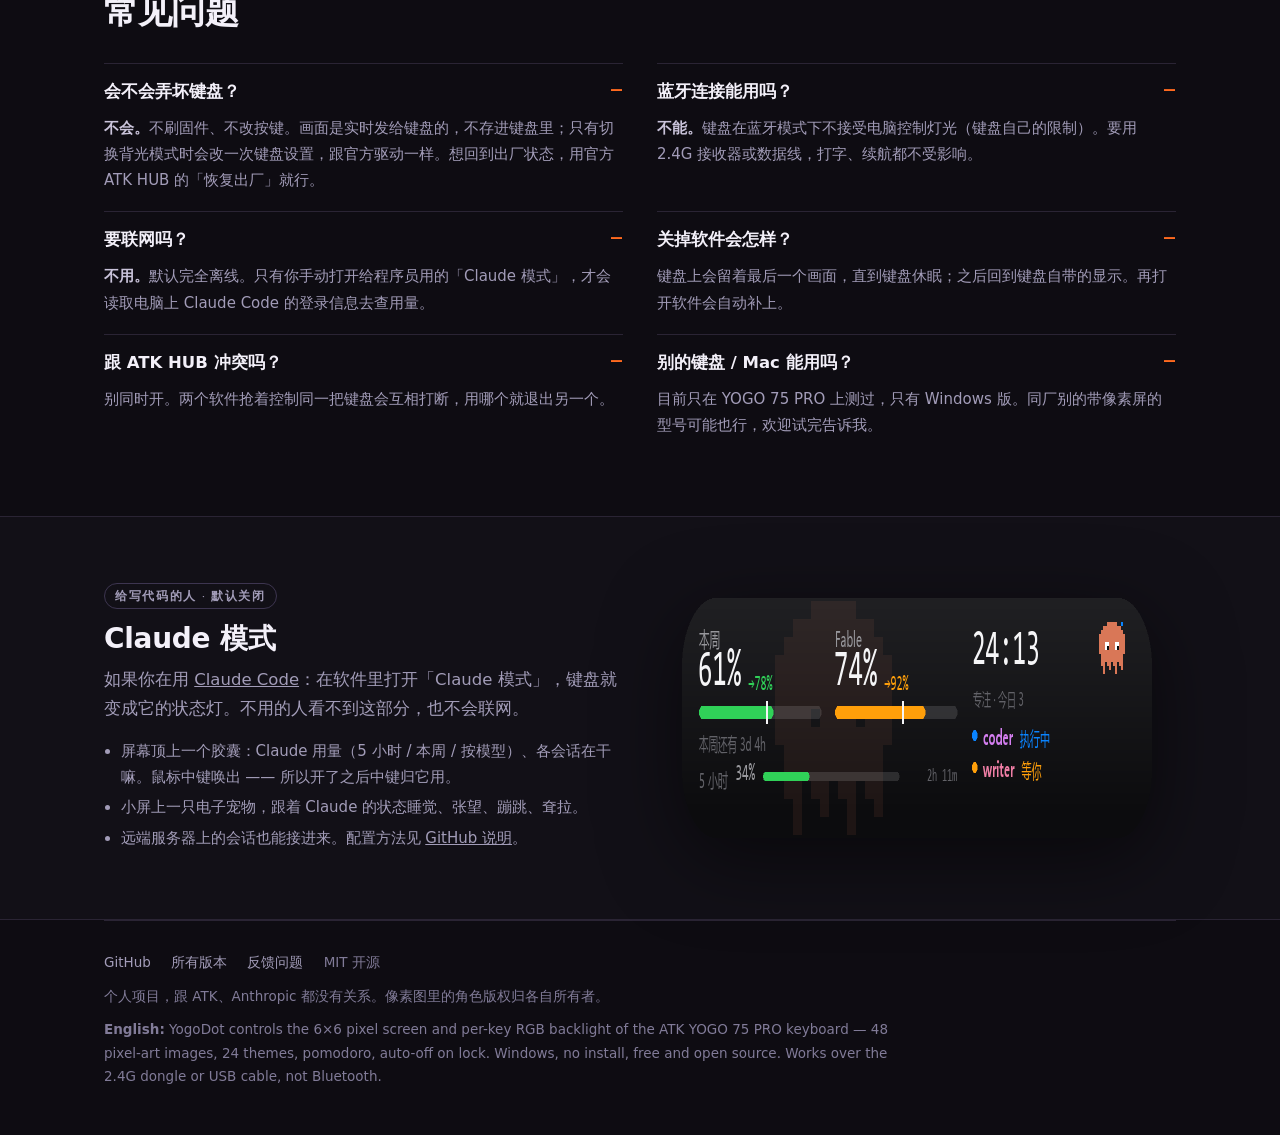
==== commit c8dd00d4: "官网和 README 加上键盘实拍 首屏右边换成实拍（像素屏显示皮卡丘），手机上排在标题前面。 能点的网页演示屏挪到图案墙左边，旁边放三张实拍特写对照， 并说明实物有磨砂灯罩、像素边缘柔和。分享卡片（" ====
--- a/docs/index.html
+++ b/docs/index.html
@@ -9,7 +9,7 @@
 <link rel="canonical" href="https://wednesque.github.io/yogodot/">
 <meta property="og:title" content="YogoDot — 让 YOGO 75 PRO 的像素屏想放什么放什么">
 <meta property="og:description" content="48 张像素图、24 套主题、番茄钟、锁屏自动熄灭。Windows 免安装，免费开源。">
-<meta property="og:image" content="https://wednesque.github.io/yogodot/img/console.png">
+<meta property="og:image" content="https://wednesque.github.io/yogodot/img/og.jpg">
 <meta property="og:type" content="website">
 <link rel="icon" href="data:image/svg+xml,%3Csvg xmlns='http://www.w3.org/2000/svg' viewBox='0 0 32 32'%3E%3Crect width='32' height='32' rx='7' fill='%23141019'/%3E%3Cg fill='%23FF6A1F'%3E%3Crect x='6' y='6' width='5' height='5' rx='1'/%3E%3Crect x='13.5' y='6' width='5' height='5' rx='1'/%3E%3Crect x='21' y='6' width='5' height='5' rx='1'/%3E%3Crect x='6' y='13.5' width='5' height='5' rx='1'/%3E%3Crect x='21' y='13.5' width='5' height='5' rx='1'/%3E%3Crect x='6' y='21' width='5' height='5' rx='1'/%3E%3Crect x='13.5' y='21' width='5' height='5' rx='1'/%3E%3Crect x='21' y='21' width='5' height='5' rx='1'/%3E%3C/g%3E%3C/svg%3E">
 <script type="application/ld+json">
@@ -78,6 +78,10 @@
   .phone-note{display:none;margin-top:16px;padding:12px 14px;border:1px solid var(--line2);border-radius:12px;background:var(--bg2);font-size:14.5px;color:var(--text)}
   .phone-note b{color:var(--fg)}
 
+  .photo{margin:0;justify-self:stretch}
+  .photo img{width:100%;height:auto;border-radius:22px;border:1px solid var(--line);box-shadow:0 40px 90px rgba(0,0,0,.55)}
+  .photo figcaption{font-size:13.5px;color:var(--dim2);margin-top:12px;text-align:center}
+  .photo figcaption b{color:var(--dim);font-weight:600}
   .bezel{justify-self:center;background:#08070b;border:1px solid var(--line);border-radius:28px;padding:32px;
          box-shadow:0 40px 90px rgba(0,0,0,.6),inset 0 1px 0 rgba(255,255,255,.04)}
   .cap{font:500 12.5px/1.4 var(--mono);color:var(--dim2);text-align:center;margin-top:16px}
@@ -99,7 +103,15 @@
   .sub{color:var(--dim);font-size:16.5px;margin:0}
   .band{background:var(--bg2);border-block:1px solid var(--line)}
 
-  /* ── 图案墙 ── */
+  /* ── 图案墙：左边一块能点的演示屏 + 实拍对照，右边图案 ── */
+  .pat{display:grid;grid-template-columns:300px minmax(0,1fr);gap:40px;align-items:start}
+  .pat-side{position:sticky;top:24px;display:grid;gap:16px;justify-items:center;width:300px}
+  .pat-side .bezel{padding:22px;border-radius:22px}
+  .pat-side .dm.big{--c:34px;--g:9px}
+  .real{display:grid;grid-template-columns:repeat(3,1fr);gap:8px;width:100%}
+  .real img{width:100%;height:auto;aspect-ratio:1;object-fit:cover;border-radius:10px;border:1px solid var(--line)}
+  .real-cap{font-size:13px;color:var(--dim2);text-align:center;max-width:250px;line-height:1.55}
+  .real-cap b{color:var(--dim)}
   .cats{display:flex;flex-wrap:wrap;gap:8px;margin-bottom:22px}
   .cats button{font:inherit;font-size:14px;color:var(--dim);background:transparent;border:1px solid var(--line);border-radius:999px;padding:6px 14px;cursor:pointer}
   .cats button[aria-pressed="true"]{color:var(--fg);border-color:var(--accent);background:rgba(255,106,31,.1)}
@@ -173,9 +185,10 @@
   @media (max-width:860px){
     nav a:not(.dl){display:none}
     .hero{grid-template-columns:1fr;gap:28px;padding:18px 0 48px}
-    .hero .screen{order:-1}
-    .bezel{padding:20px;border-radius:22px}
-    .dm.big{--c:34px;--g:8px}
+    .hero .photo{order:-1}
+    .pat{grid-template-columns:minmax(0,1fr);gap:26px}
+    .pat-side{position:static;width:auto;max-width:340px;margin-inline:auto}
+    .pat-side .dm.big{--c:30px;--g:7px}
     h1{font-size:26px}
     .lead{font-size:16.5px}
     .phone-note{display:block}
@@ -229,12 +242,10 @@
       </div>
       <div class="phone-note">这是 <b>Windows 电脑软件</b>，手机上下载了打不开。先收藏这个页面，回到电脑上再下。</div>
     </div>
-    <div class="screen">
-      <div class="bezel">
-        <div class="dm big glow" id="hero" role="img" aria-label="6×6 像素屏演示"></div>
-        <div class="cap" id="heroCap"><b>网页演示</b> · 键盘上显示的就是这些图</div>
-      </div>
-    </div>
+    <figure class="photo">
+      <img src="img/photo-hero.jpg" alt="实拍：ATK YOGO 75 PRO 右上角的像素屏正显示皮卡丘" width="1400" height="1026" fetchpriority="high">
+      <figcaption><b>实拍</b> · 右上角的像素屏正显示皮卡丘</figcaption>
+    </figure>
   </section>
 </div>
 
@@ -242,11 +253,27 @@
   <div class="wrap">
     <div class="sec-head">
       <h2><span class="n">48</span> 张像素图，点一下就上屏</h2>
-      <p class="sub">角色、蔬菜、水果、动物、EVA、我的世界。在软件里点哪张，键盘小屏就显示哪张；关掉软件再开还记得。在这里点一下，上面那块屏会跟着换。</p>
-    </div>
-    <div class="cats" id="cats" role="group" aria-label="按分类筛选"></div>
-    <div class="wall fold" id="wall"></div>
-    <button class="more" id="more" type="button">看全部 48 张</button>
+      <p class="sub">角色、蔬菜、水果、动物、EVA、我的世界。在软件里点哪张，键盘小屏就显示哪张；关掉软件再开还记得。在这里点一下，左边那块屏会跟着换。</p>
+    </div>
+    <div class="pat">
+      <div class="pat-side">
+        <div class="bezel">
+          <div class="dm big glow" id="demo" role="img" aria-label="6×6 像素屏演示"></div>
+          <div class="cap" id="demoCap"><b>网页演示</b></div>
+        </div>
+        <div class="real">
+          <img src="img/real-1.jpg" alt="实拍：像素屏显示橙色图案" width="298" height="298" loading="lazy">
+          <img src="img/real-2.jpg" alt="实拍：像素屏显示皮卡丘" width="304" height="304" loading="lazy">
+          <img src="img/real-3.jpg" alt="实拍：像素屏显示粉色图案" width="304" height="304" loading="lazy">
+        </div>
+        <div class="real-cap"><b>实拍对照</b> · 屏幕上有一层磨砂灯罩，实物的像素边缘是柔和的，颜色更暖</div>
+      </div>
+      <div>
+        <div class="cats" id="cats" role="group" aria-label="按分类筛选"></div>
+        <div class="wall fold" id="wall"></div>
+        <button class="more" id="more" type="button">看全部 48 张</button>
+      </div>
+    </div>
   </div>
 </section>
 
@@ -380,8 +407,8 @@
   }
   const byName = n => (ART.find(a=>a[1]===n)||[])[2];
 
-  /* ── 首屏：轮播图案库里的真图 ── */
-  const hero = matrix(document.getElementById('hero')), heroCap = document.getElementById('heroCap');
+  /* ── 演示屏：轮播图案库里的真图，点图案墙就换 ── */
+  const hero = matrix(document.getElementById('demo')), heroCap = document.getElementById('demoCap');
   const reel = ['皮卡丘','爱心','苦力怕','樱桃','幽灵','初号机','西瓜','太空侵略者','狐狸','钻石'].filter(byName);
   let ri = 0, hold = 0;
   function showHero(name){ hero(byName(name)); heroCap.innerHTML = '<b>网页演示</b> · ' + name; }
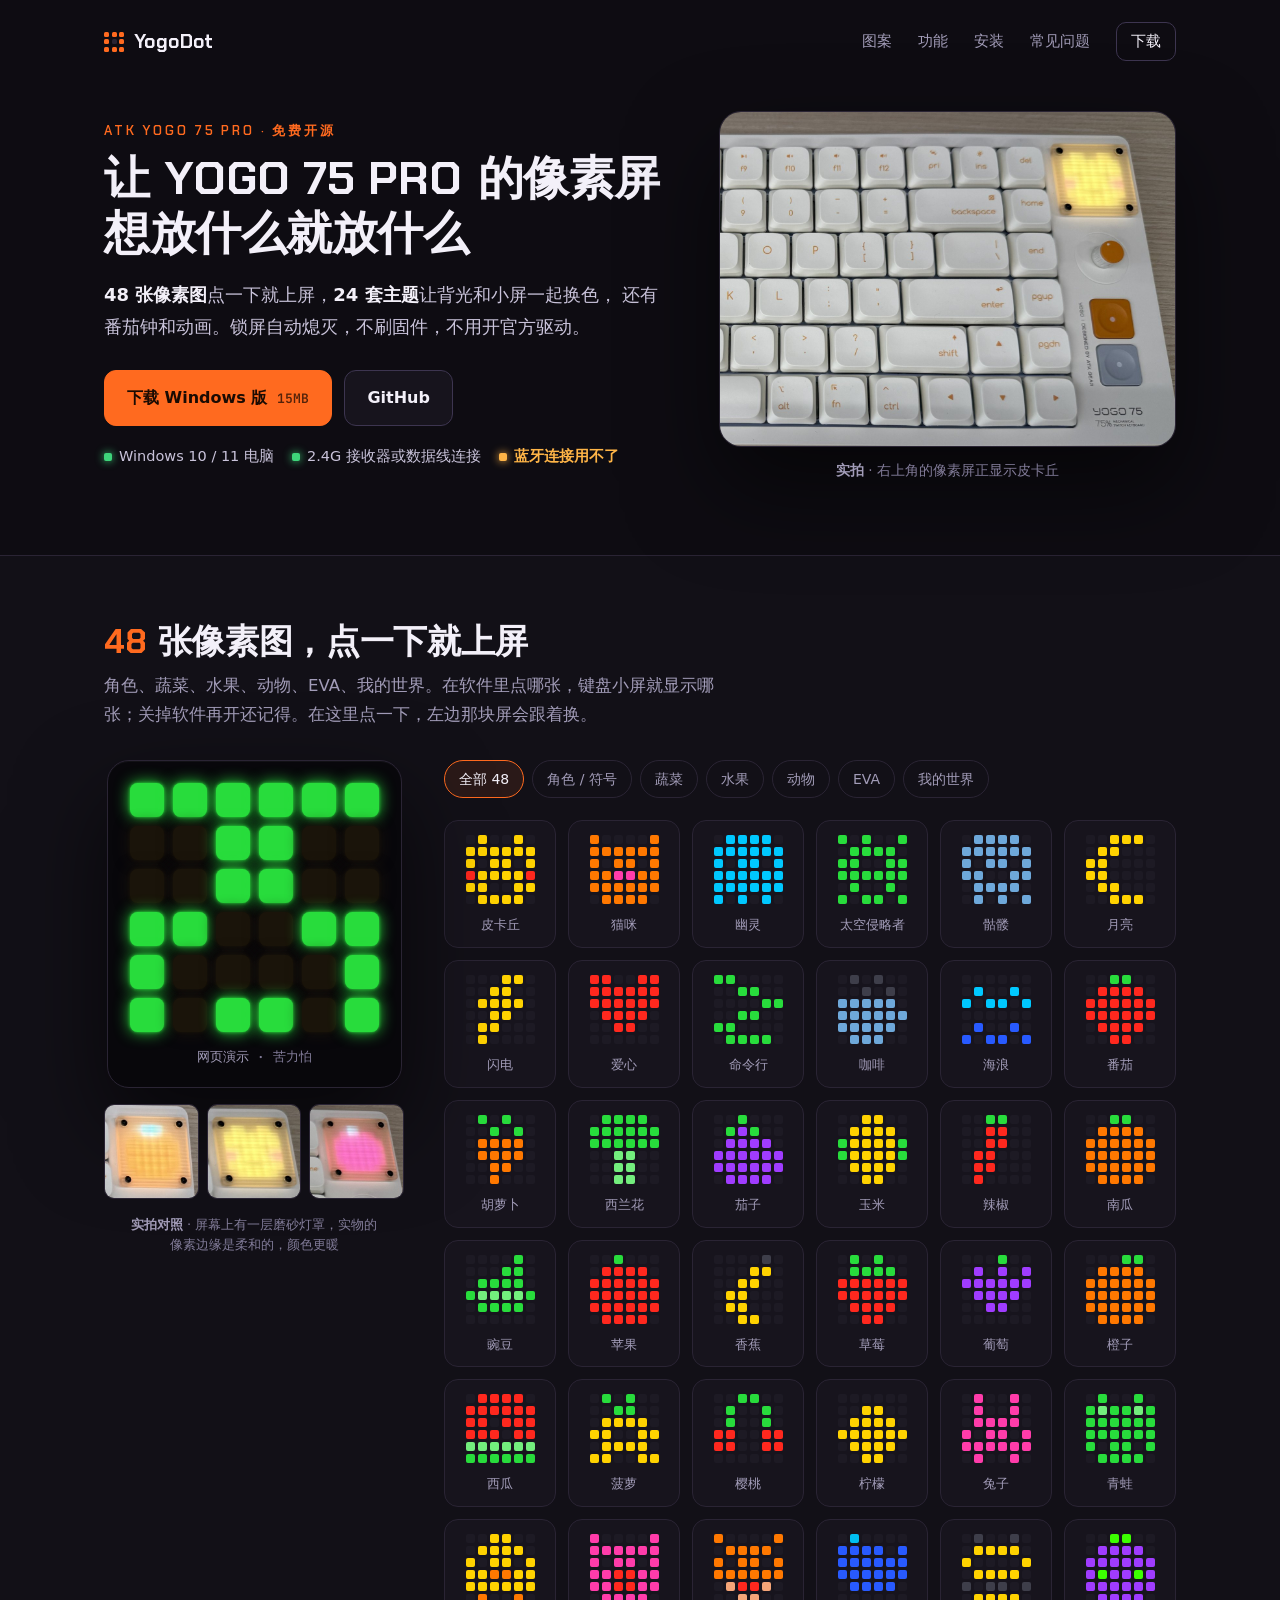
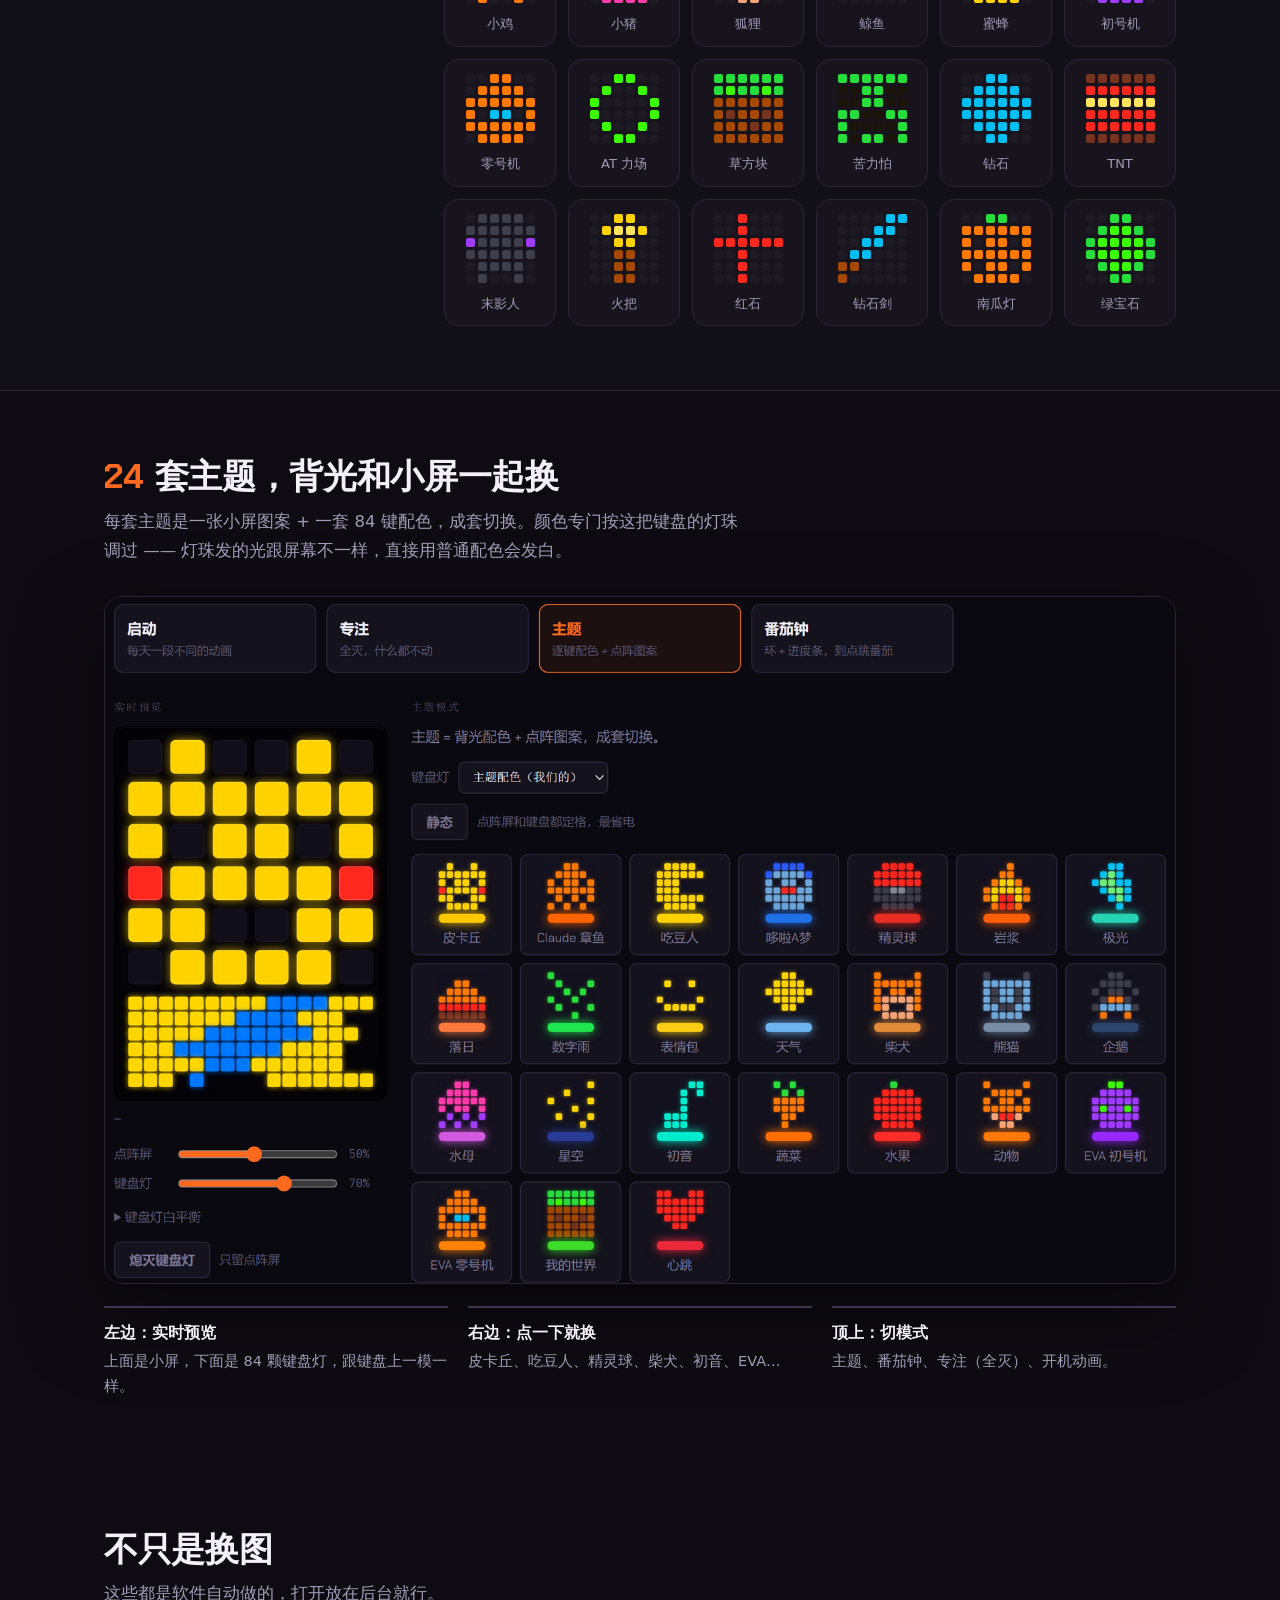
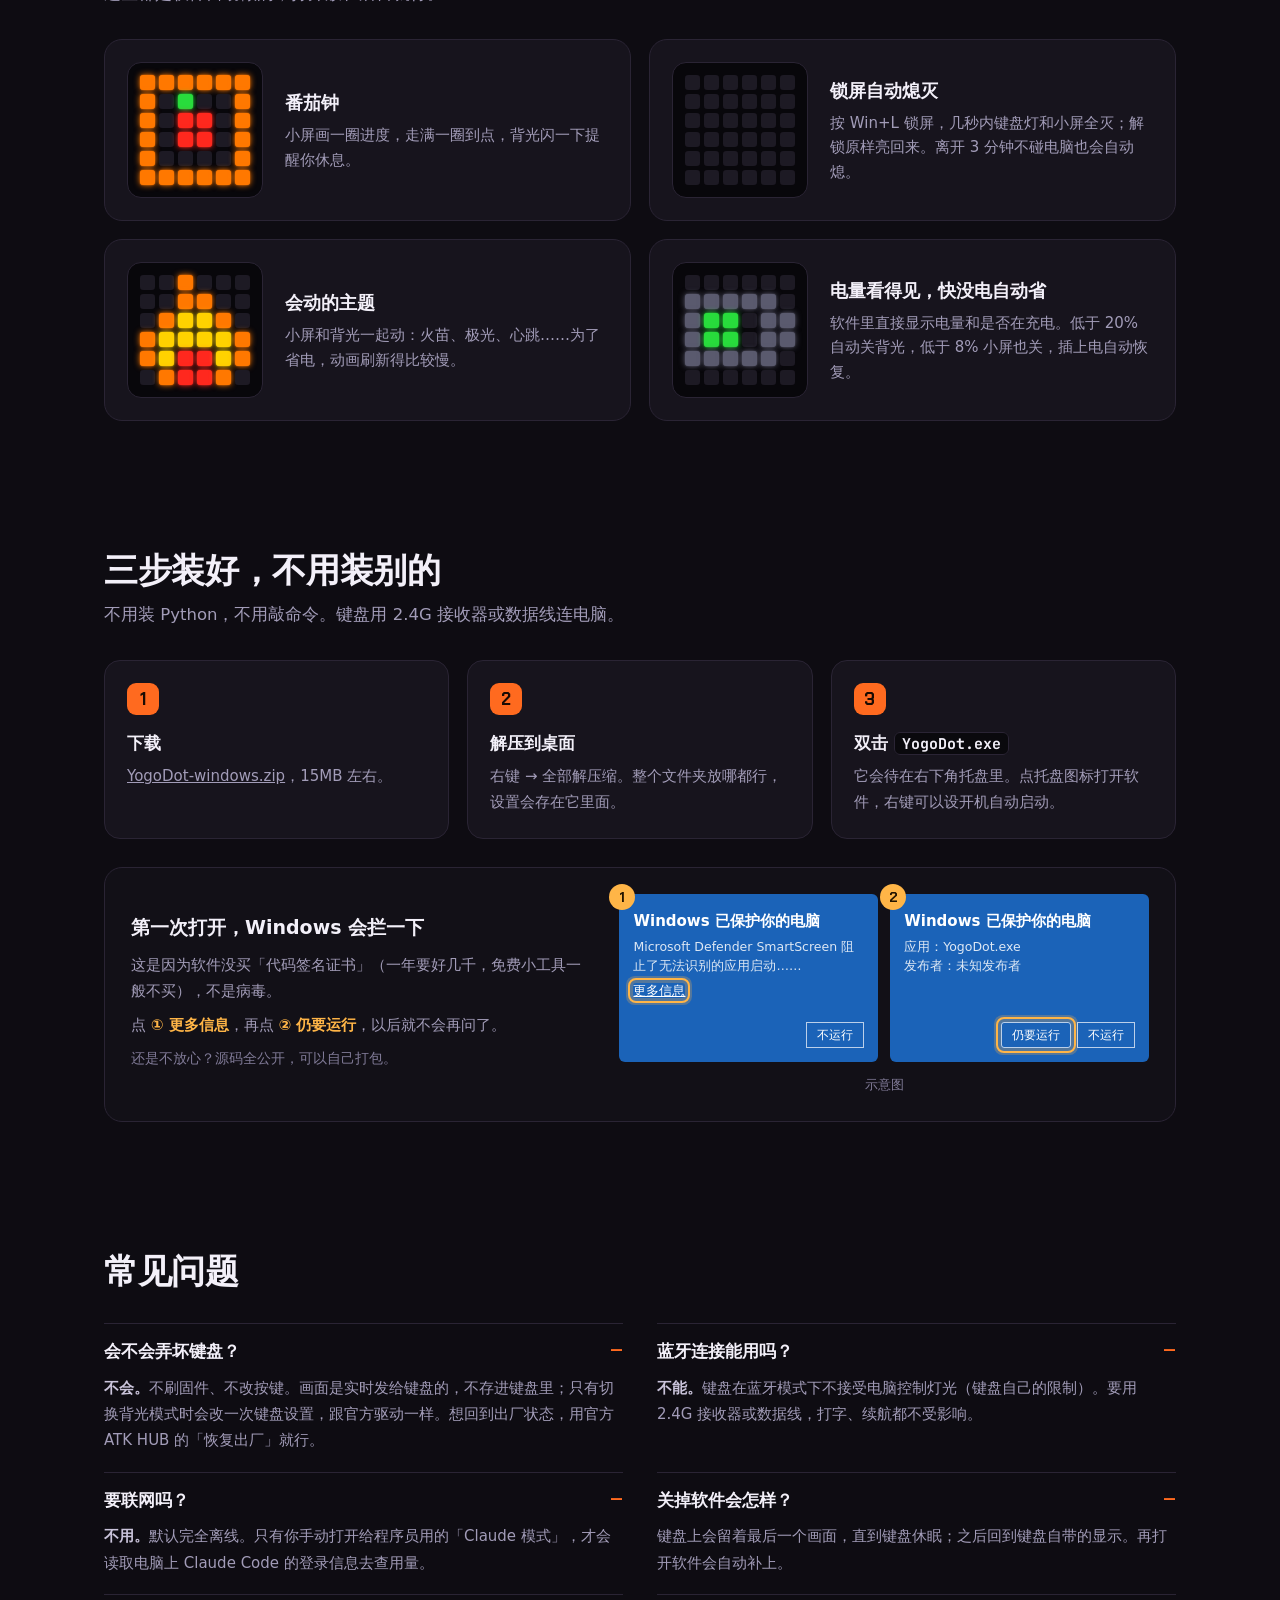
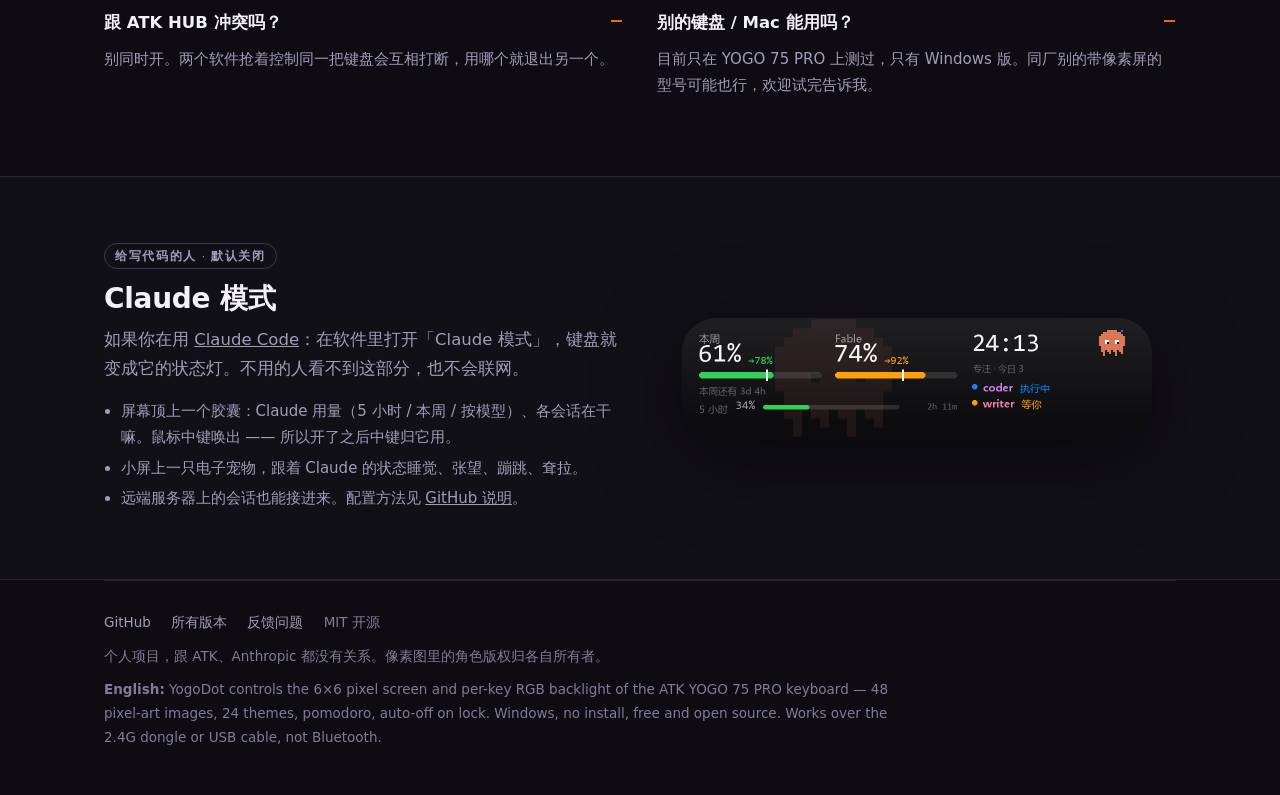
==== commit f7afb2da: "官网：修控制台截图和 Claude 胶囊图被竖向拉长 <img> 带了 width/height 属性，CSS 只用 max-width 压宽度，高度仍按属性值， 图就被拉长。全局 img 加 hei" ====
--- a/docs/index.html
+++ b/docs/index.html
@@ -39,7 +39,7 @@
   html{color-scheme:dark;scroll-behavior:smooth}
   body{margin:0;background:var(--bg);color:var(--text);font:16px/1.75 var(--sans);-webkit-font-smoothing:antialiased}
   a{color:inherit}
-  img{max-width:100%;display:block}
+  img{max-width:100%;height:auto;display:block}   /* height:auto 必须有：<img> 带了 height 属性，只压宽度会把图拉长 */
   .wrap{max-width:1120px;margin:0 auto;padding:0 24px}
   .nw{white-space:nowrap}
   :focus-visible{outline:2px solid var(--accent2);outline-offset:3px;border-radius:6px}
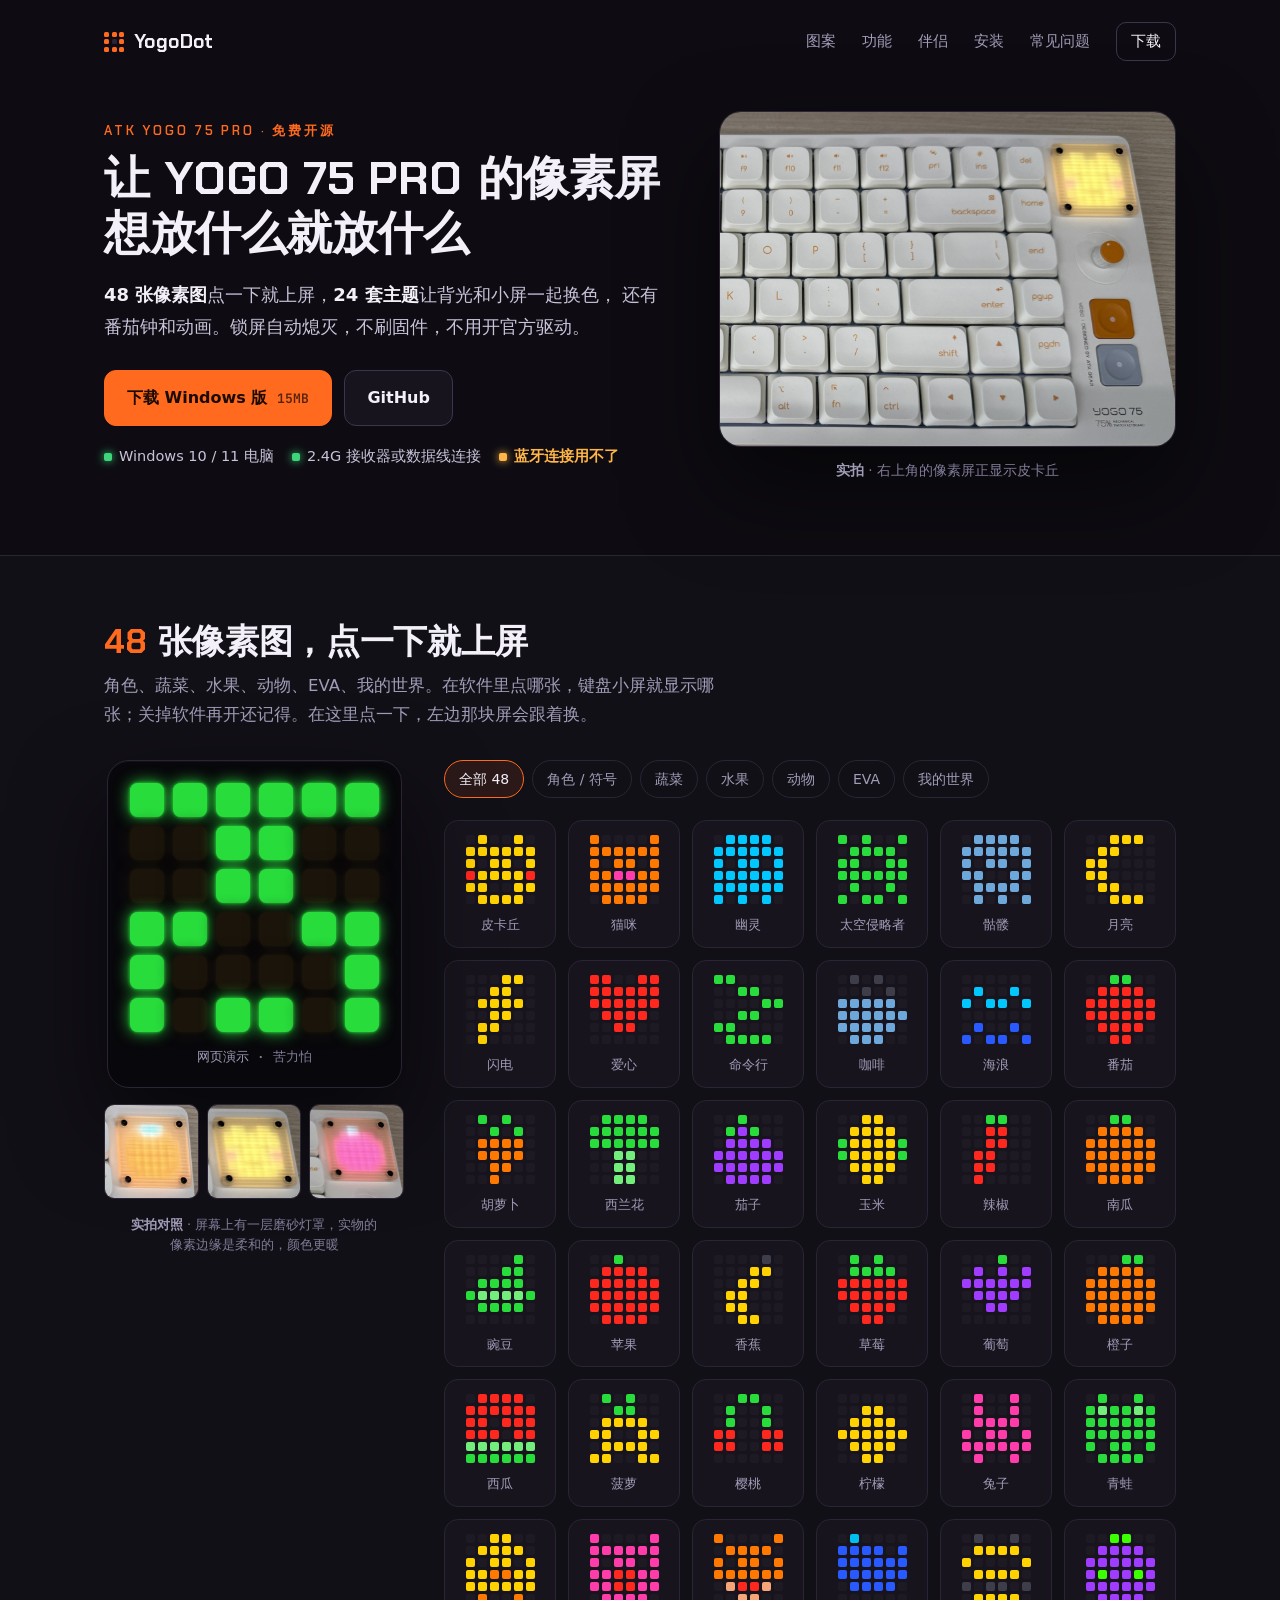
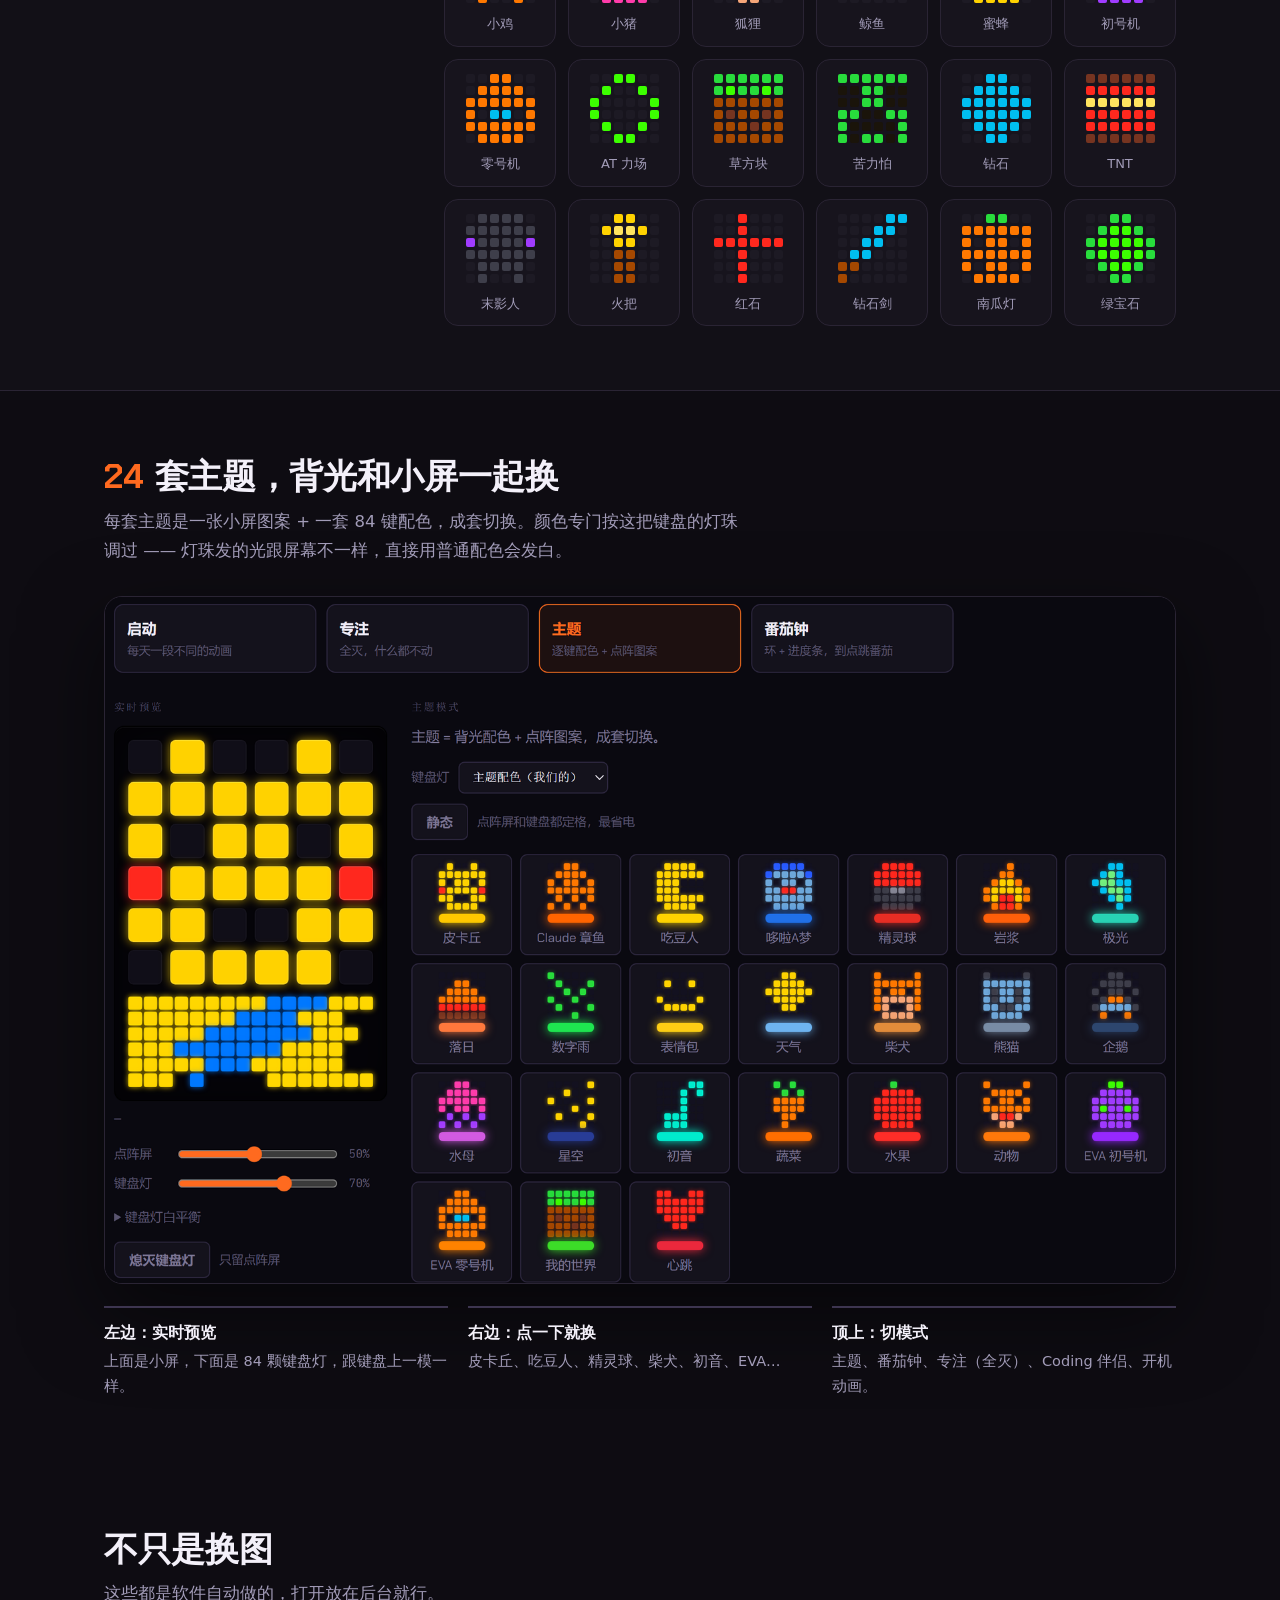
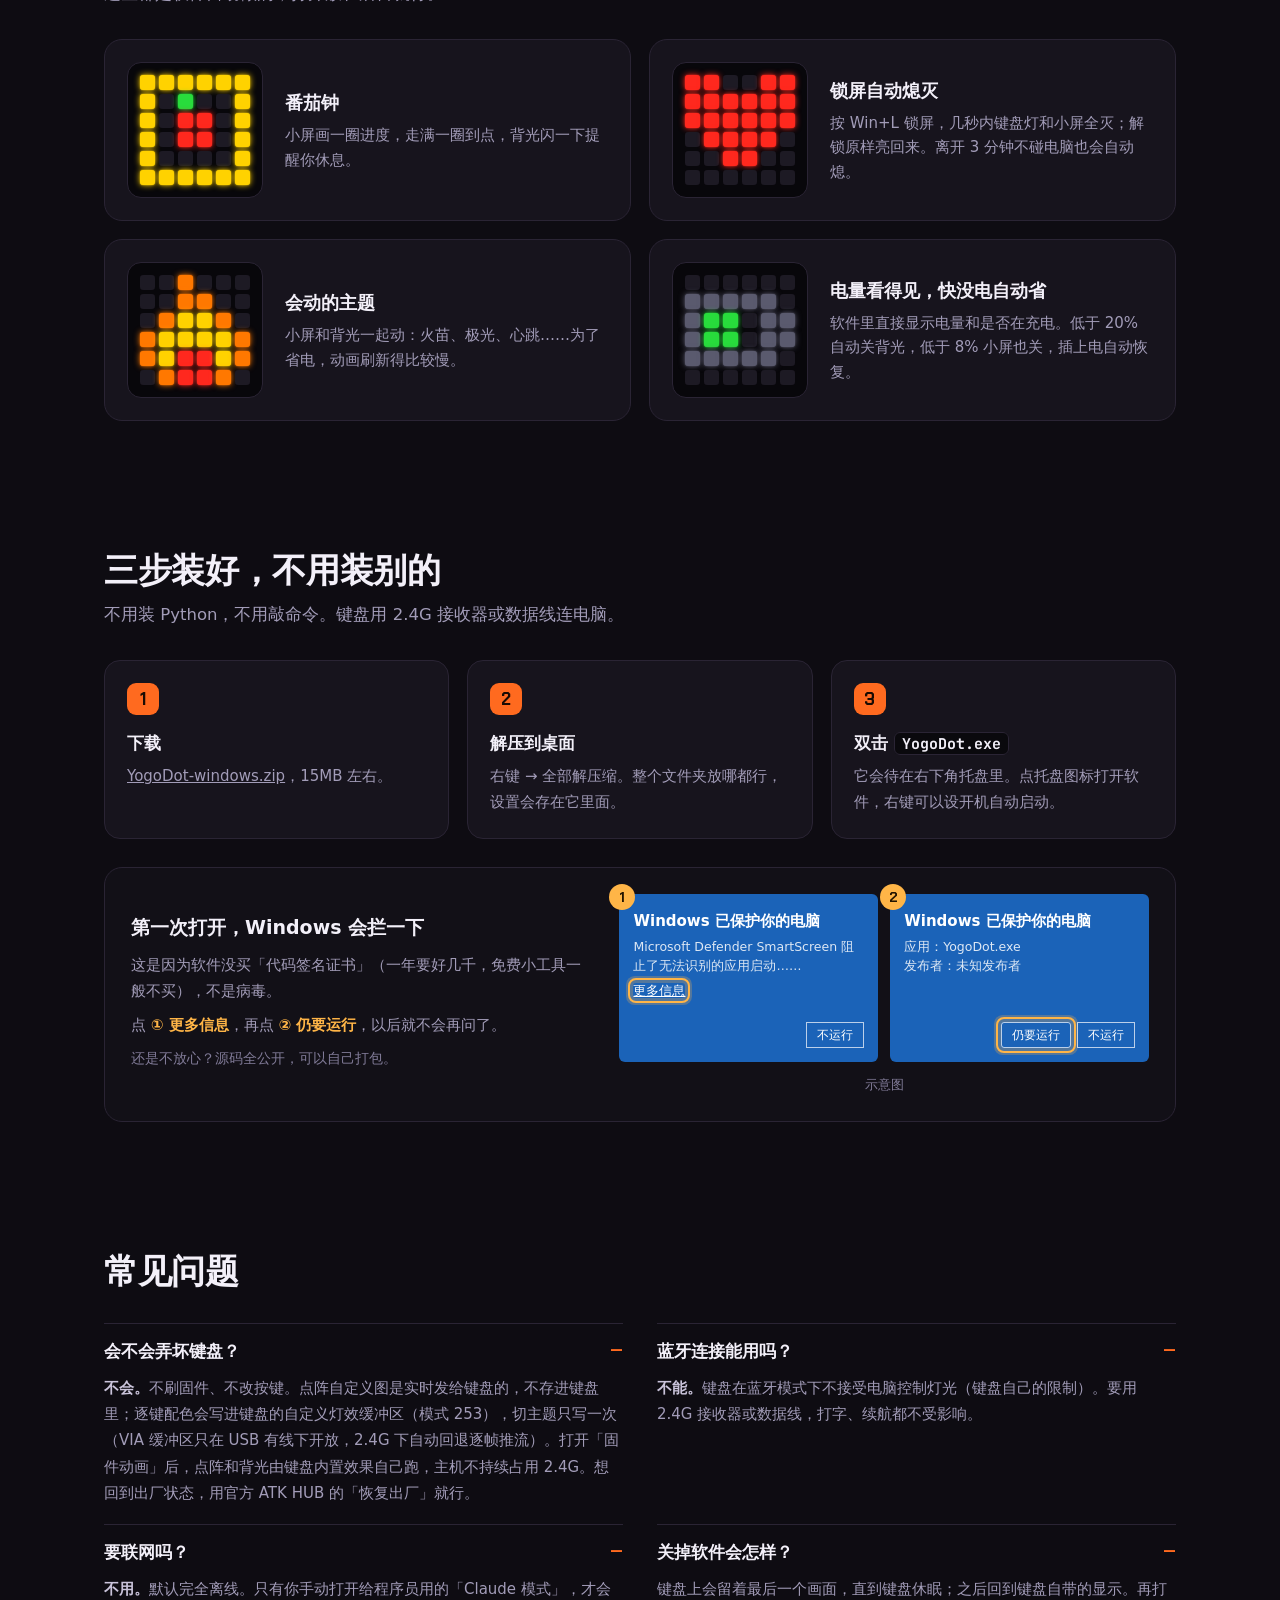
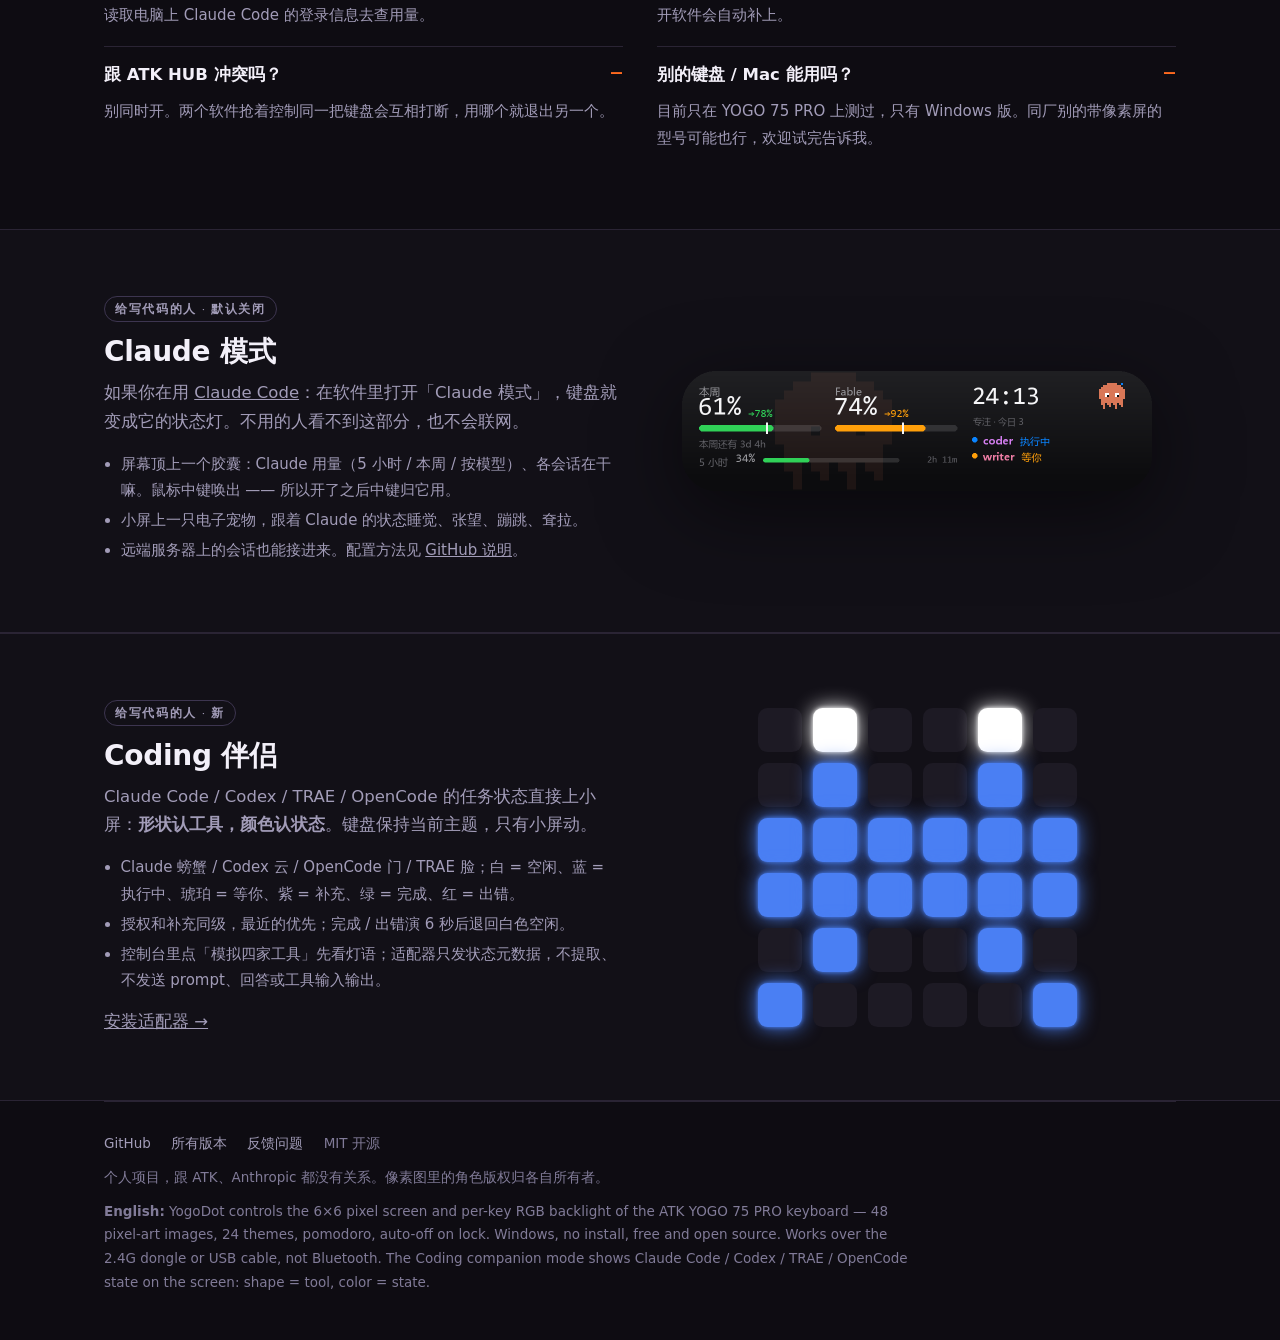
==== commit 74766866: "Merge c1abe3c4159b7872935569f12efe0f68b464d988 into f7afb2daadb9844d94c382c4443f0f428e580527" ====
--- a/docs/index.html
+++ b/docs/index.html
@@ -219,6 +219,7 @@
     <nav>
       <a href="#patterns">图案</a>
       <a href="#features">功能</a>
+      <a href="#companion">伴侣</a>
       <a href="#install">安装</a>
       <a href="#faq">常见问题</a>
       <a class="dl" href="https://github.com/Wednesque/yogodot/releases/latest/download/YogoDot-windows.zip">下载</a>
@@ -287,7 +288,7 @@
     <div class="shot-cap">
       <div><b>左边：实时预览</b>上面是小屏，下面是 84 颗键盘灯，跟键盘上一模一样。</div>
       <div><b>右边：点一下就换</b>皮卡丘、吃豆人、精灵球、柴犬、初音、EVA…</div>
-      <div><b>顶上：切模式</b>主题、番茄钟、专注（全灭）、开机动画。</div>
+      <div><b>顶上：切模式</b>主题、番茄钟、专注（全灭）、Coding 伴侣、开机动画。</div>
     </div>
   </section>
 
@@ -346,7 +347,7 @@
   <section id="faq">
     <div class="sec-head"><h2>常见问题</h2></div>
     <div class="faq">
-      <details><summary>会不会弄坏键盘？</summary><p><b>不会。</b>不刷固件、不改按键。画面是实时发给键盘的，不存进键盘里；只有切换背光模式时会改一次键盘设置，跟官方驱动一样。想回到出厂状态，用官方 ATK HUB 的「恢复出厂」就行。</p></details>
+      <details><summary>会不会弄坏键盘？</summary><p><b>不会。</b>不刷固件、不改按键。点阵自定义图是实时发给键盘的，不存进键盘里；逐键配色会写进键盘的自定义灯效缓冲区（模式 253），切主题只写一次（VIA 缓冲区只在 USB 有线下开放，2.4G 下自动回退逐帧推流）。打开「固件动画」后，点阵和背光由键盘内置效果自己跑，主机不持续占用 2.4G。想回到出厂状态，用官方 ATK HUB 的「恢复出厂」就行。</p></details>
       <details><summary>蓝牙连接能用吗？</summary><p><b>不能。</b>键盘在蓝牙模式下不接受电脑控制灯光（键盘自己的限制）。要用 2.4G 接收器或数据线，打字、续航都不受影响。</p></details>
       <details><summary>要联网吗？</summary><p><b>不用。</b>默认完全离线。只有你手动打开给程序员用的「Claude 模式」，才会读取电脑上 Claude Code 的登录信息去查用量。</p></details>
       <details><summary>关掉软件会怎样？</summary><p>键盘上会留着最后一个画面，直到键盘休眠；之后回到键盘自带的显示。再打开软件会自动补上。</p></details>
@@ -372,6 +373,25 @@
   </div>
 </section>
 
+<section class="band" id="companion">
+  <div class="wrap dev">
+    <div>
+      <span class="tag">给写代码的人 · 新</span>
+      <h2 style="font-size:28px">Coding 伴侣</h2>
+      <p class="sub">Claude Code / Codex / TRAE / OpenCode 的任务状态直接上小屏：<b>形状认工具，颜色认状态</b>。键盘保持当前主题，只有小屏动。</p>
+      <ul>
+        <li>Claude 螃蟹 / Codex 云 / OpenCode 门 / TRAE 脸；白 = 空闲、蓝 = 执行中、琥珀 = 等你、紫 = 补充、绿 = 完成、红 = 出错。</li>
+        <li>授权和补充同级，最近的优先；完成 / 出错演 6 秒后退回白色空闲。</li>
+        <li>控制台里点「模拟四家工具」先看灯语；适配器只发状态元数据，不提取、不发送 prompt、回答或工具输入输出。</li>
+      </ul>
+      <p class="sub" style="margin-top:14px"><a href="https://github.com/Wednesque/yogodot/tree/main/remote/companion">安装适配器 →</a></p>
+    </div>
+    <div style="display:flex;justify-content:center">
+      <div class="dm big glow" id="demoCompanion" aria-hidden="true"></div>
+    </div>
+  </div>
+</section>
+
 <div class="wrap">
   <footer>
     <div class="links">
@@ -381,7 +401,7 @@
       <span>MIT 开源</span>
     </div>
     <div>个人项目，跟 ATK、Anthropic 都没有关系。像素图里的角色版权归各自所有者。</div>
-    <div class="en"><b>English:</b> YogoDot controls the 6×6 pixel screen and per-key RGB backlight of the ATK YOGO 75 PRO keyboard — 48 pixel-art images, 24 themes, pomodoro, auto-off on lock. Windows, no install, free and open source. Works over the 2.4G dongle or USB cable, not Bluetooth.</div>
+    <div class="en"><b>English:</b> YogoDot controls the 6×6 pixel screen and per-key RGB backlight of the ATK YOGO 75 PRO keyboard — 48 pixel-art images, 24 themes, pomodoro, auto-off on lock. Windows, no install, free and open source. Works over the 2.4G dongle or USB cable, not Bluetooth. The Coding companion mode shows Claude Code / Codex / TRAE / OpenCode state on the screen: shape = tool, color = state.</div>
   </footer>
 </div>
 
@@ -463,6 +483,18 @@
   function lockFrame(){ lock(lt<5 ? heart : blank()); lt = (lt+1)%8; }
   lockFrame();
 
+  // Coding 伴侣：蓝色 Claude 螃蟹，白眼睛
+  const comp = matrix(document.getElementById('demoCompanion'));
+  const CB = '#4A7FF3', CW = '#FFFFFF';
+  comp([
+    [null, CW, null, null, CW, null],
+    [null, CB, null, null, CB, null],
+    [CB, CB, CB, CB, CB, CB],
+    [CB, CB, CB, CB, CB, CB],
+    [null, CB, null, null, CB, null],
+    [CB, null, null, null, null, CB],
+  ]);
+
   // 会动的主题：火苗（三帧）
   const fire = matrix(document.getElementById('demoFire'));
   const F = [['...o..','..oo..','.oyyo.','oyyyyo','oyrryo','.orro.'],
